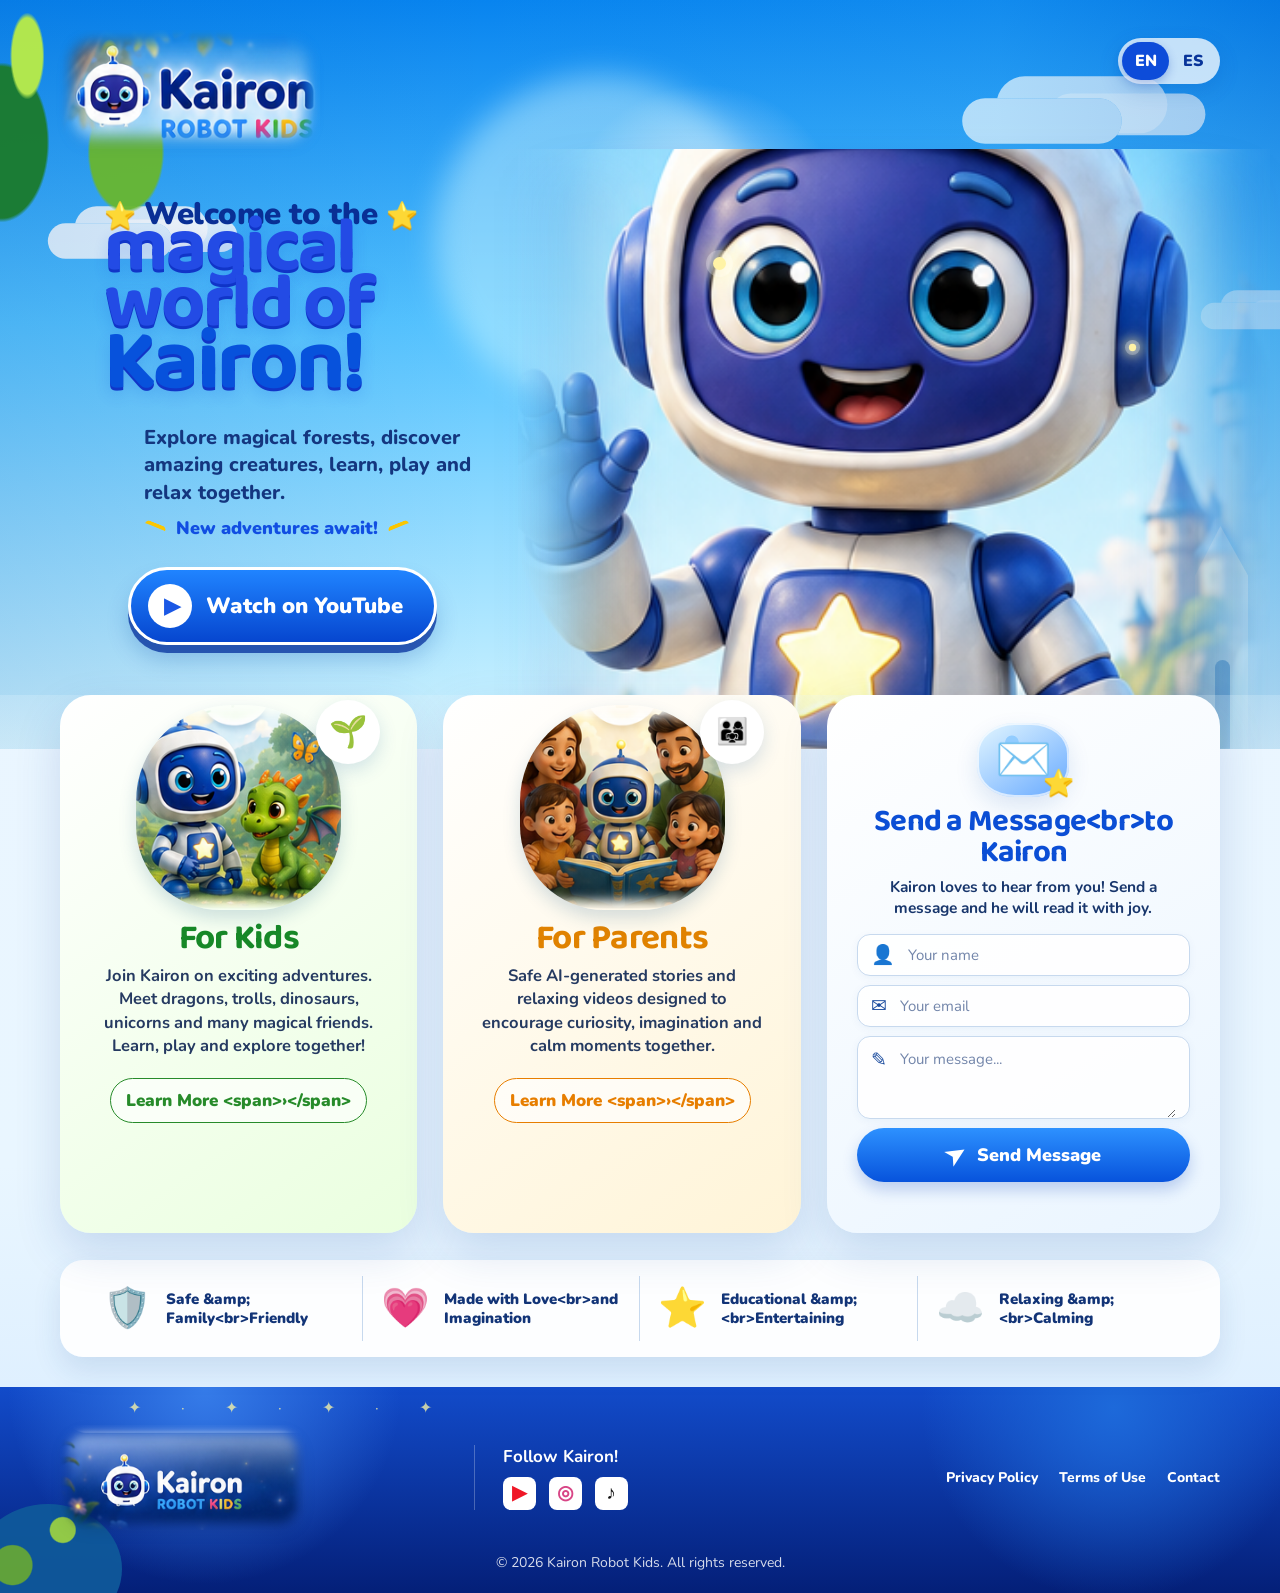
==== index.html @ 893052ef "Kairon Web v3" ====
<!doctype html>
<html lang="en">
<head>
  <meta charset="utf-8" />
  <meta name="viewport" content="width=device-width, initial-scale=1" />
  <meta name="description" content="Kairon Robot Kids — magical stories, calm videos and friendly adventures for little explorers." />
  <meta name="theme-color" content="#1554d9" />
  <title>Kairon Robot Kids</title>
  <link rel="preconnect" href="https://fonts.googleapis.com" />
  <link rel="preconnect" href="https://fonts.gstatic.com" crossorigin />
  <link href="https://fonts.googleapis.com/css2?family=Baloo+2:wght@500;600;700;800&family=Nunito:wght@400;600;700;800;900&display=swap" rel="stylesheet" />
  <link rel="stylesheet" href="assets/styles.css" />
</head>
<body>
  <a class="skip-link" href="#main">Skip to content</a>

  <main id="main">
    <section class="hero" aria-labelledby="hero-title">
      <div class="sky-glow glow-one"></div>
      <div class="sky-glow glow-two"></div>
      <div class="cloud cloud-a"></div>
      <div class="cloud cloud-b"></div>
      <div class="cloud cloud-c"></div>
      <div class="tree tree-left" aria-hidden="true"></div>
      <div class="castle" aria-hidden="true">
        <span></span><span></span><span></span>
      </div>

      <header class="site-header wrap">
        <a class="brand" href="#top" aria-label="Kairon Robot Kids home">
          <img src="assets/kairon-logo.png" alt="Kairon Robot Kids" />
        </a>

        <div class="language-switch" role="group" aria-label="Language selector">
          <button type="button" class="lang active" data-lang="en" aria-pressed="true">EN</button>
          <button type="button" class="lang" data-lang="es" aria-pressed="false">ES</button>
        </div>
      </header>

      <div id="top" class="hero-content wrap">
        <div class="hero-copy">
          <p class="eyebrow"><span>⭐</span> <span data-i18n="welcome">Welcome to the</span> <span>⭐</span></p>
          <h1 id="hero-title" data-i18n-html="heroTitle">magical<br />world of<br /><strong>Kairon!</strong></h1>
          <p class="hero-description" data-i18n="heroDescription">Explore magical forests, discover amazing creatures, learn, play and relax together.</p>
          <p class="adventure-note"><i></i><span data-i18n="adventure">New adventures await!</span><i></i></p>
          <a id="youtube-link" class="youtube-button" href="https://www.youtube.com/@KaironRobotKids" target="_blank" rel="noopener noreferrer">
            <span class="play-icon" aria-hidden="true">▶</span>
            <span data-i18n="watchYoutube">Watch on YouTube</span>
          </a>
        </div>

        <div class="hero-character" aria-hidden="true">
          <div class="orbit orbit-one"></div>
          <div class="orbit orbit-two"></div>
          <img src="assets/kairon-hero.png" alt="" />
        </div>
      </div>
    </section>

    <section class="content-section">
      <div class="cards wrap" aria-label="Explore Kairon">
        <article class="feature-card kids-card">
          <div class="card-image-frame">
            <img src="assets/kids-card.png" alt="Kairon meeting a friendly green dragon in the forest" />
            <span class="floating-icon leaf" aria-hidden="true">🌱</span>
          </div>
          <h2 data-i18n="kidsTitle">For Kids</h2>
          <p data-i18n="kidsText">Join Kairon on exciting adventures. Meet dragons, trolls, dinosaurs, unicorns and many magical friends. Learn, play and explore together!</p>
          <a class="card-button green" href="#youtube-link" data-i18n="learnMore">Learn More <span>›</span></a>
        </article>

        <article class="feature-card parents-card">
          <div class="card-image-frame">
            <img src="assets/parents-card.png" alt="A family reading with Kairon" />
            <span class="floating-icon family" aria-hidden="true">👨‍👩‍👧</span>
          </div>
          <h2 data-i18n="parentsTitle">For Parents</h2>
          <p data-i18n="parentsText">Safe AI-generated stories and relaxing videos designed to encourage curiosity, imagination and calm moments together.</p>
          <a class="card-button orange" href="#family-note" data-i18n="learnMore">Learn More <span>›</span></a>
        </article>

        <article class="message-card" id="message">
          <div class="message-icon" aria-hidden="true">✉️<b>⭐</b></div>
          <h2 data-i18n="messageTitle">Send a Message<br />to Kairon</h2>
          <p data-i18n="messageText">Kairon loves to hear from you! Send a message and he will read it with joy.</p>

          <form id="contact-form" novalidate>
            <label class="field">
              <span aria-hidden="true">👤</span>
              <input id="contact-name" name="name" autocomplete="name" maxlength="80" required data-i18n-placeholder="namePlaceholder" placeholder="Your name" />
            </label>
            <label class="field">
              <span aria-hidden="true">✉</span>
              <input id="contact-email" name="email" type="email" autocomplete="email" maxlength="160" required data-i18n-placeholder="emailPlaceholder" placeholder="Your email" />
            </label>
            <label class="field text-area">
              <span aria-hidden="true">✎</span>
              <textarea id="contact-message" name="message" maxlength="1000" required data-i18n-placeholder="messagePlaceholder" placeholder="Your message..."></textarea>
            </label>
            <button class="send-button" type="submit"><span aria-hidden="true">➤</span> <span data-i18n="send">Send Message</span></button>
            <p class="form-status" id="form-status" role="status" aria-live="polite"></p>
          </form>
        </article>
      </div>

      <div id="family-note" class="values wrap" aria-label="Kairon values">
        <div class="value"><span aria-hidden="true">🛡️</span><p data-i18n="value1">Safe &amp; Family<br />Friendly</p></div>
        <div class="value"><span aria-hidden="true">💗</span><p data-i18n="value2">Made with Love<br />and Imagination</p></div>
        <div class="value"><span aria-hidden="true">⭐</span><p data-i18n="value3">Educational &amp;<br />Entertaining</p></div>
        <div class="value"><span aria-hidden="true">☁️</span><p data-i18n="value4">Relaxing &amp;<br />Calming</p></div>
      </div>
    </section>
  </main>

  <footer class="site-footer">
    <div class="footer-stars" aria-hidden="true">✦　·　✦　·　✦　·　✦</div>
    <div class="wrap footer-row">
      <a class="footer-brand" href="#top" aria-label="Back to top"><img src="assets/footer-logo.png" alt="Kairon Robot Kids" /></a>
      <div class="footer-social">
        <strong data-i18n="follow">Follow Kairon!</strong>
        <div>
          <a href="https://www.youtube.com/@KaironRobotKids" target="_blank" rel="noopener noreferrer" aria-label="YouTube">▶</a>
          <a href="#" aria-label="Instagram (add your link)">◎</a>
          <a href="#" aria-label="TikTok (add your link)">♪</a>
        </div>
      </div>
      <nav class="footer-links" aria-label="Footer navigation">
        <a href="privacy.html" data-i18n="privacy">Privacy Policy</a>
        <a href="terms.html" data-i18n="terms">Terms of Use</a>
        <a href="#message" data-i18n="contact">Contact</a>
      </nav>
    </div>
    <p class="copyright">© <span id="year"></span> Kairon Robot Kids. <span data-i18n="rights">All rights reserved.</span></p>
  </footer>

  <script src="assets/script.js"></script>
</body>
</html>
---- assets/styles.css ----
:root {
  --blue: #0d4cd9;
  --blue-deep: #092f95;
  --blue-text: #08349a;
  --ink: #14305d;
  --cream: #fffdf4;
  --green: #2b9d31;
  --orange: #e98800;
  --shadow: 0 18px 45px rgba(31, 76, 162, .17);
}

* { box-sizing: border-box; }
html { scroll-behavior: smooth; }
body {
  margin: 0;
  min-width: 320px;
  color: var(--ink);
  background: #eaf5ff;
  font-family: "Nunito", Arial, sans-serif;
  overflow-x: hidden;
}
button, input, textarea { font: inherit; }
a { color: inherit; text-decoration: none; }
.wrap { width: min(1160px, calc(100% - 48px)); margin: 0 auto; }
.skip-link { position: absolute; left: -999px; top: 8px; padding: 12px 16px; color: white; background: #000; z-index: 100; }
.skip-link:focus { left: 8px; }

.hero { position: relative; min-height: 690px; overflow: hidden; background: linear-gradient(180deg, #0884ef 0%, #55c3ff 43%, #d3f5ff 100%); isolation: isolate; }
.hero::after { content: ""; position: absolute; inset: 0; z-index: -1; background: radial-gradient(circle at 55% 30%, rgba(255,255,255,.67), transparent 16%), linear-gradient(90deg, rgba(1,67,160,.12), transparent 38%, rgba(88,189,232,.12) 78%, rgba(0,67,164,.16)); }
.sky-glow { position: absolute; width: 330px; height: 330px; border-radius: 50%; filter: blur(15px); opacity: .44; z-index: -1; }
.glow-one { background: #d9fbff; left: 34%; top: 10%; }
.glow-two { background: #fff6ae; right: 15%; bottom: 12%; opacity: .23; }
.cloud { position: absolute; width: 168px; height: 48px; border-radius: 100px; background: rgba(255,255,255,.86); filter: blur(.4px); box-shadow: 42px -17px 0 6px rgba(255,255,255,.85), 90px -7px 0 -2px rgba(255,255,255,.84); z-index: -1; }
.cloud-a { left: 2%; top: 29%; transform: scale(.74); }
.cloud-b { right: 12%; top: 13%; transform: scale(.95); opacity: .82; }
.cloud-c { right: -4%; top: 39%; transform: scale(.55); opacity: .6; }
.tree-left { position: absolute; left: -55px; top: -40px; width: 235px; height: 480px; border-radius: 55% 0 55% 0; background: radial-gradient(ellipse at 70% 22%, #afdf45 0 4%, transparent 5%), radial-gradient(ellipse at 35% 20%, #b8eb48 0 7%, transparent 8%), radial-gradient(ellipse at 77% 40%, #68b632 0 14%, transparent 15%), radial-gradient(ellipse at 24% 38%, #1b7b2e 0 18%, transparent 19%), linear-gradient(105deg, #3b271e 0 9%, transparent 10%); opacity: .96; z-index: 0; }
.castle { position: absolute; right: 2.5%; bottom: 0; width: 230px; height: 275px; opacity: .65; z-index: -1; background: linear-gradient(90deg, transparent 0 4%, #d3f8ff 4% 34%, transparent 34% 39%, #c1effd 39% 70%, transparent 70% 74%, #d8f9ff 74% 100%); clip-path: polygon(0 100%, 0 27%, 15% 10%, 30% 27%, 30% 100%, 38% 100%, 38% 15%, 54% 0, 70% 15%, 70% 100%, 77% 100%, 77% 37%, 88% 19%, 100% 37%, 100% 100%); filter: drop-shadow(0 16px 17px rgba(4,85,168,.12)); }
.castle span { position: absolute; bottom: 0; width: 15px; height: 102px; background: #58a5db; border-radius: 8px 8px 0 0; }
.castle span:nth-child(1) { left: 25px; }.castle span:nth-child(2) { left: 107px; height: 132px; }.castle span:nth-child(3) { right: 18px; height: 89px; }

.site-header { position: relative; z-index: 5; display: flex; align-items: flex-start; justify-content: space-between; padding-top: 30px; }
.brand { display: block; width: 260px; }
.brand img { width: 100%; display: block; filter: drop-shadow(0 5px 5px rgba(15, 77, 164, .16)); }
.language-switch { display: inline-flex; margin-top: 8px; padding: 4px; border-radius: 999px; background: rgba(255,255,255,.75); box-shadow: 0 7px 20px rgba(8,77,175,.18); }
.lang { border: none; min-width: 47px; padding: 8px 12px; border-radius: 999px; cursor: pointer; color: var(--blue-text); background: transparent; font-weight: 900; }
.lang.active { color: #fff; background: var(--blue); box-shadow: 0 4px 10px rgba(20,69,187,.3); }

.hero-content { display: grid; grid-template-columns: minmax(345px, .95fr) minmax(410px, 1.15fr); gap: 16px; align-items: center; min-height: 600px; position: relative; z-index: 2; }
.hero-copy { padding: 32px 0 86px 44px; }
.eyebrow { margin: 0 0 -10px; color: var(--blue-deep); font-size: 31px; line-height: 1; font-weight: 900; letter-spacing: -.5px; }
.eyebrow span:first-child, .eyebrow span:last-child { color: #ffd32b; filter: drop-shadow(0 2px 0 #e49c00); font-size: .83em; }
h1 { margin: 0; max-width: 510px; color: #234be5; font-family: "Baloo 2", Arial, sans-serif; font-size: clamp(59px, 6vw, 92px); line-height: .73; letter-spacing: -2.6px; text-shadow: 0 3px 0 #1135c8, 0 7px 15px rgba(13,72,214,.18); }
h1 strong { color: #0752dc; font-size: 1.12em; }
.hero-description { max-width: 374px; margin: 29px 0 9px 40px; font-size: 20px; font-weight: 800; line-height: 1.38; color: #14367f; }
.adventure-note { display: flex; gap: 10px; align-items: center; margin: 0 0 27px 40px; color: #114ee2; font-size: 18px; font-weight: 900; }
.adventure-note i { width: 22px; height: 9px; border-top: 4px solid #fbc600; transform: rotate(22deg); border-radius: 20px; }.adventure-note i:last-child { transform: rotate(-22deg); }
.youtube-button { display: inline-flex; align-items: center; gap: 14px; margin-left: 24px; padding: 14px 31px 14px 17px; min-width: 285px; border: 3px solid #fff; border-radius: 999px; background: linear-gradient(180deg, #2084ff, #0646cf); color: white; box-shadow: 0 8px 0 rgba(5,47,156,.75), 0 15px 22px rgba(9,74,167,.23); font-size: 22px; font-weight: 900; transition: transform .18s ease, box-shadow .18s ease; }
.youtube-button:hover, .youtube-button:focus-visible { transform: translateY(-3px); box-shadow: 0 11px 0 rgba(5,47,156,.75), 0 18px 28px rgba(9,74,167,.28); }.youtube-button:active { transform: translateY(2px); box-shadow: 0 5px 0 rgba(5,47,156,.75); }
.play-icon { display: inline-grid; place-items: center; width: 44px; height: 44px; padding-left: 3px; border-radius: 50%; background: #fff; color: #1a58e5; font-size: 21px; }
.hero-character { position: relative; align-self: stretch; min-height: 555px; overflow: visible; }
.hero-character::before { content: ""; position: absolute; left: 8%; right: 2%; bottom: 1%; height: 19%; background: radial-gradient(ellipse at center, rgba(8,83,188,.3), transparent 65%); filter: blur(12px); }
.hero-character img { position: absolute; inset: 0 -8% -13% -12%; width: 120%; height: 118%; object-fit: cover; object-position: 50% 50%; filter: drop-shadow(0 28px 22px rgba(3,61,151,.28)); }
.orbit { position: absolute; width: 13px; height: 13px; border-radius: 50%; background: #fff3a5; box-shadow: 0 0 0 7px rgba(255,255,255,.26), 0 0 23px 9px rgba(255,243,169,.8); z-index: 2; }.orbit-one { left: 19%; top: 18%; }.orbit-two { right: 13%; top: 32%; transform: scale(.56); }

.content-section { position: relative; margin-top: -54px; padding: 0 0 30px; background: linear-gradient(180deg, rgba(234,248,255,.24), #e9f6ff 68%, #dff0ff); z-index: 3; }
.cards { display: grid; grid-template-columns: 1fr 1fr 1.1fr; gap: 26px; align-items: stretch; }
.feature-card, .message-card { position: relative; border-radius: 31px; box-shadow: var(--shadow); overflow: hidden; }
.feature-card { padding: 24px 28px 25px; text-align: center; }.kids-card { background: linear-gradient(145deg, #fff, #eaffdf); }.parents-card { background: linear-gradient(145deg, #fff, #fff4d7); }
.card-image-frame { position: relative; display: flex; align-items: center; justify-content: center; height: 199px; margin: -11px -16px 14px; overflow: visible; }.card-image-frame img { width: 205px; height: 205px; object-fit: cover; border-radius: 47% 47% 41% 41%; box-shadow: 0 8px 17px rgba(15,85,125,.18); }.floating-icon { position: absolute; top: -8px; right: 25px; display: grid; place-items: center; width: 64px; height: 64px; border-radius: 50%; background: #fff; box-shadow: 0 7px 18px rgba(29,92,160,.17); font-size: 31px; }.family { color: #f2a600; font-size: 26px; }
.feature-card h2, .message-card h2 { margin: 0 0 8px; font-family: "Baloo 2", Arial, sans-serif; line-height: 1; font-size: 35px; letter-spacing: -.7px; }.kids-card h2 { color: #178827; }.parents-card h2 { color: #e08200; }.feature-card p { margin: 0 auto 18px; max-width: 280px; min-height: 96px; font-size: 16.5px; line-height: 1.42; font-weight: 700; color: #253a61; }
.card-button { display: inline-flex; align-items: center; justify-content: center; gap: 27px; min-width: 208px; padding: 10px 15px; border: 1.8px solid currentColor; border-radius: 999px; font-size: 17px; font-weight: 900; transition: transform .18s ease, background .18s ease; }.card-button span { font-size: 30px; line-height: 0; }.card-button:hover, .card-button:focus-visible { transform: translateY(-2px); }.green { color: #278b2a; background: rgba(255,255,255,.65); }.orange { color: #e77e00; background: rgba(255,255,255,.65); }
.message-card { padding: 28px 30px 25px; background: linear-gradient(150deg, #fff, #eaf5ff); text-align: center; }.message-icon { display: inline-grid; place-items: center; position: relative; width: 92px; height: 74px; margin-bottom: 9px; border-radius: 41%; background: radial-gradient(circle at 38% 26%, #92ccff 0 8%, transparent 9%), linear-gradient(145deg, #e4f7ff, #65a8ff); box-shadow: inset 0 0 0 2px rgba(255,255,255,.66), 0 9px 22px rgba(15,80,173,.13); font-size: 46px; }.message-icon b { position: absolute; right: -5px; bottom: -3px; font-size: 25px; filter: drop-shadow(0 2px 0 #ecae00); }
.message-card h2 { color: #0b4ed5; font-size: 31px; }.message-card > p { margin: 0 auto 15px; max-width: 330px; font-size: 15.5px; line-height: 1.4; font-weight: 700; color: #18366c; }
#contact-form { display: grid; gap: 9px; }.field { display: flex; align-items: center; gap: 11px; padding: 0 13px; min-height: 42px; border: 1px solid #c7d9ee; border-radius: 13px; background: rgba(255,255,255,.9); box-shadow: 0 2px 8px rgba(20,70,152,.05); text-align: left; }.field > span { color: #1a4b9e; font-size: 19px; }.field input, .field textarea { width: 100%; border: 0; outline: 0; resize: vertical; background: transparent; color: #153265; font-size: 15px; }.field input::placeholder, .field textarea::placeholder { color: #7285aa; opacity: 1; }.text-area { align-items: flex-start; padding-top: 10px; }.text-area textarea { min-height: 71px; }
.send-button { display: inline-flex; align-items: center; justify-content: center; gap: 12px; min-height: 54px; border: 0; border-radius: 999px; cursor: pointer; color: #fff; background: linear-gradient(180deg, #2d91ff, #0753dc); box-shadow: 0 8px 15px rgba(11,68,186,.23); font-size: 18px; font-weight: 900; transition: transform .18s ease, box-shadow .18s ease; }.send-button:hover, .send-button:focus-visible { transform: translateY(-2px); box-shadow: 0 11px 18px rgba(11,68,186,.26); }.send-button span:first-child { transform: rotate(-32deg); font-size: 24px; }.form-status { min-height: 17px; margin: 0; font-size: 13px; font-weight: 800; color: #285d9b; }

.values { display: grid; grid-template-columns: repeat(4, 1fr); margin-top: 27px; padding: 16px 25px; border-radius: 23px; background: rgba(255,255,255,.94); box-shadow: 0 13px 29px rgba(26,75,142,.12); }.value { display: flex; align-items: center; justify-content: center; gap: 14px; padding: 6px 18px; border-right: 1px solid #c7d9ee; }.value:last-child { border-right: 0; }.value > span { font-size: 39px; }.value p { margin: 0; font-size: 15px; line-height: 1.22; font-weight: 900; color: #123477; }

.site-footer { position: relative; padding: 38px 0 21px; overflow: hidden; color: #fff; background: radial-gradient(circle at 16% 0%, #367ce9 0, transparent 18%), radial-gradient(circle at 87% 10%, #1d69da 0, transparent 17%), linear-gradient(180deg, #124bca, #041f78); }.site-footer::before { content: ""; position: absolute; left: -26px; bottom: -41px; width: 148px; height: 130px; border-radius: 50%; background: radial-gradient(circle at 60% 20%, #9ed742 0 9%, transparent 10%), radial-gradient(circle at 26% 47%, #68ac36 0 15%, transparent 16%), #0f5a9b; opacity: .92; }.footer-stars { position: absolute; left: 10%; top: 10px; color: #fff9a5; opacity: .75; letter-spacing: 12px; }.footer-row { position: relative; display: grid; grid-template-columns: 1.2fr .9fr 1.35fr; gap: 34px; align-items: center; }.footer-brand { width: 245px; }.footer-brand img { display: block; width: 100%; filter: drop-shadow(0 4px 8px rgba(0,0,0,.16)); }.footer-social { padding-left: 28px; border-left: 1px solid rgba(255,255,255,.26); }.footer-social strong { display: block; margin-bottom: 9px; font-size: 17px; }.footer-social div { display: flex; gap: 13px; }.footer-social a { display: grid; place-items: center; width: 33px; height: 33px; border-radius: 8px; background: #fff; color: #ef1727; font-weight: 900; font-size: 19px; }.footer-social a:nth-child(2) { color: #d84586; }.footer-social a:nth-child(3) { color: #111; }.footer-links { display: flex; align-items: center; justify-content: flex-end; gap: 21px; font-size: 14px; font-weight: 800; }.footer-links a { white-space: nowrap; }.footer-links a:hover, .footer-links a:focus-visible { text-decoration: underline; }.copyright { position: relative; margin: 23px 0 0; text-align: center; font-size: 14px; color: rgba(255,255,255,.84); }

@media (max-width: 1000px) {
  .wrap { width: min(900px, calc(100% - 34px)); }
  .hero { min-height: 660px; }.hero-copy { padding-left: 0; }.hero-description, .adventure-note { margin-left: 12px; }.youtube-button { margin-left: 0; }.hero-content { grid-template-columns: .95fr 1.05fr; }.hero-character img { inset: 2% -16% -9% -16%; width: 127%; }.cards { gap: 16px; }.feature-card { padding: 22px 16px 22px; }.message-card { padding: 25px 18px 21px; }.feature-card p { font-size: 15px; }.values { padding: 13px 6px; }.value { gap: 8px; padding: 5px 9px; }.value > span { font-size: 32px; }.value p { font-size: 13px; }.footer-row { grid-template-columns: 1fr 1fr; }.footer-links { grid-column: 1/-1; justify-content: center; padding-top: 4px; }
}

@media (max-width: 760px) {
  .wrap { width: min(580px, calc(100% - 28px)); }
  .hero { min-height: auto; padding-bottom: 25px; }.site-header { padding-top: 18px; }.brand { width: 205px; }.language-switch { margin-top: 4px; }.lang { min-width: 40px; padding: 7px 10px; }
  .hero-content { grid-template-columns: 1fr; gap: 0; min-height: 0; }.hero-copy { position: relative; z-index: 2; padding: 28px 2px 0; text-align: center; }.eyebrow { font-size: 25px; }.hero-description { margin: 20px auto 9px; max-width: 355px; font-size: 18px; }.adventure-note { justify-content: center; margin: 0 0 20px; font-size: 16px; }.youtube-button { min-width: 258px; margin: 0 auto; padding: 12px 22px 12px 14px; font-size: 19px; }.play-icon { width: 39px; height: 39px; }
  h1 { font-size: clamp(58px, 16vw, 84px); letter-spacing: -2px; }.hero-character { min-height: 400px; margin: -24px -4px -42px; }.hero-character img { inset: -10% -5% -22% -8%; width: 114%; height: 128%; object-position: 55% 50%; }.orbit-one { left: 22%; top: 24%; }.castle { right: -26px; transform: scale(.72); transform-origin: bottom right; }
  .content-section { margin-top: 0; padding-top: 18px; }.cards { grid-template-columns: 1fr; gap: 18px; }.feature-card { padding: 23px 24px 25px; }.card-image-frame { height: 217px; }.feature-card p { max-width: 350px; min-height: auto; }.message-card { padding: 27px 23px 24px; }.values { grid-template-columns: 1fr 1fr; gap: 4px 0; padding: 13px 9px; }.value:nth-child(2) { border-right: 0; }.value:nth-child(-n+2) { border-bottom: 1px solid #c7d9ee; }.value { min-height: 72px; }.value p { font-size: 13px; }.footer-row { grid-template-columns: 1fr; justify-items: center; text-align: center; gap: 19px; }.footer-brand { width: 225px; }.footer-social { padding: 0; border-left: 0; }.footer-social div { justify-content: center; }.footer-links { grid-column: auto; flex-wrap: wrap; gap: 12px 17px; }.copyright { margin-top: 19px; padding: 0 18px; font-size: 13px; }
}

@media (max-width: 420px) {
  .brand { width: 177px; }.language-switch { transform: scale(.94); transform-origin: right top; }.eyebrow { font-size: 22px; } h1 { font-size: 55px; }.hero-character { min-height: 354px; }.message-card h2 { font-size: 30px; }.values { margin-top: 18px; }.value { padding: 5px 3px; gap: 5px; }.value > span { font-size: 28px; }.value p { font-size: 12px; }
}
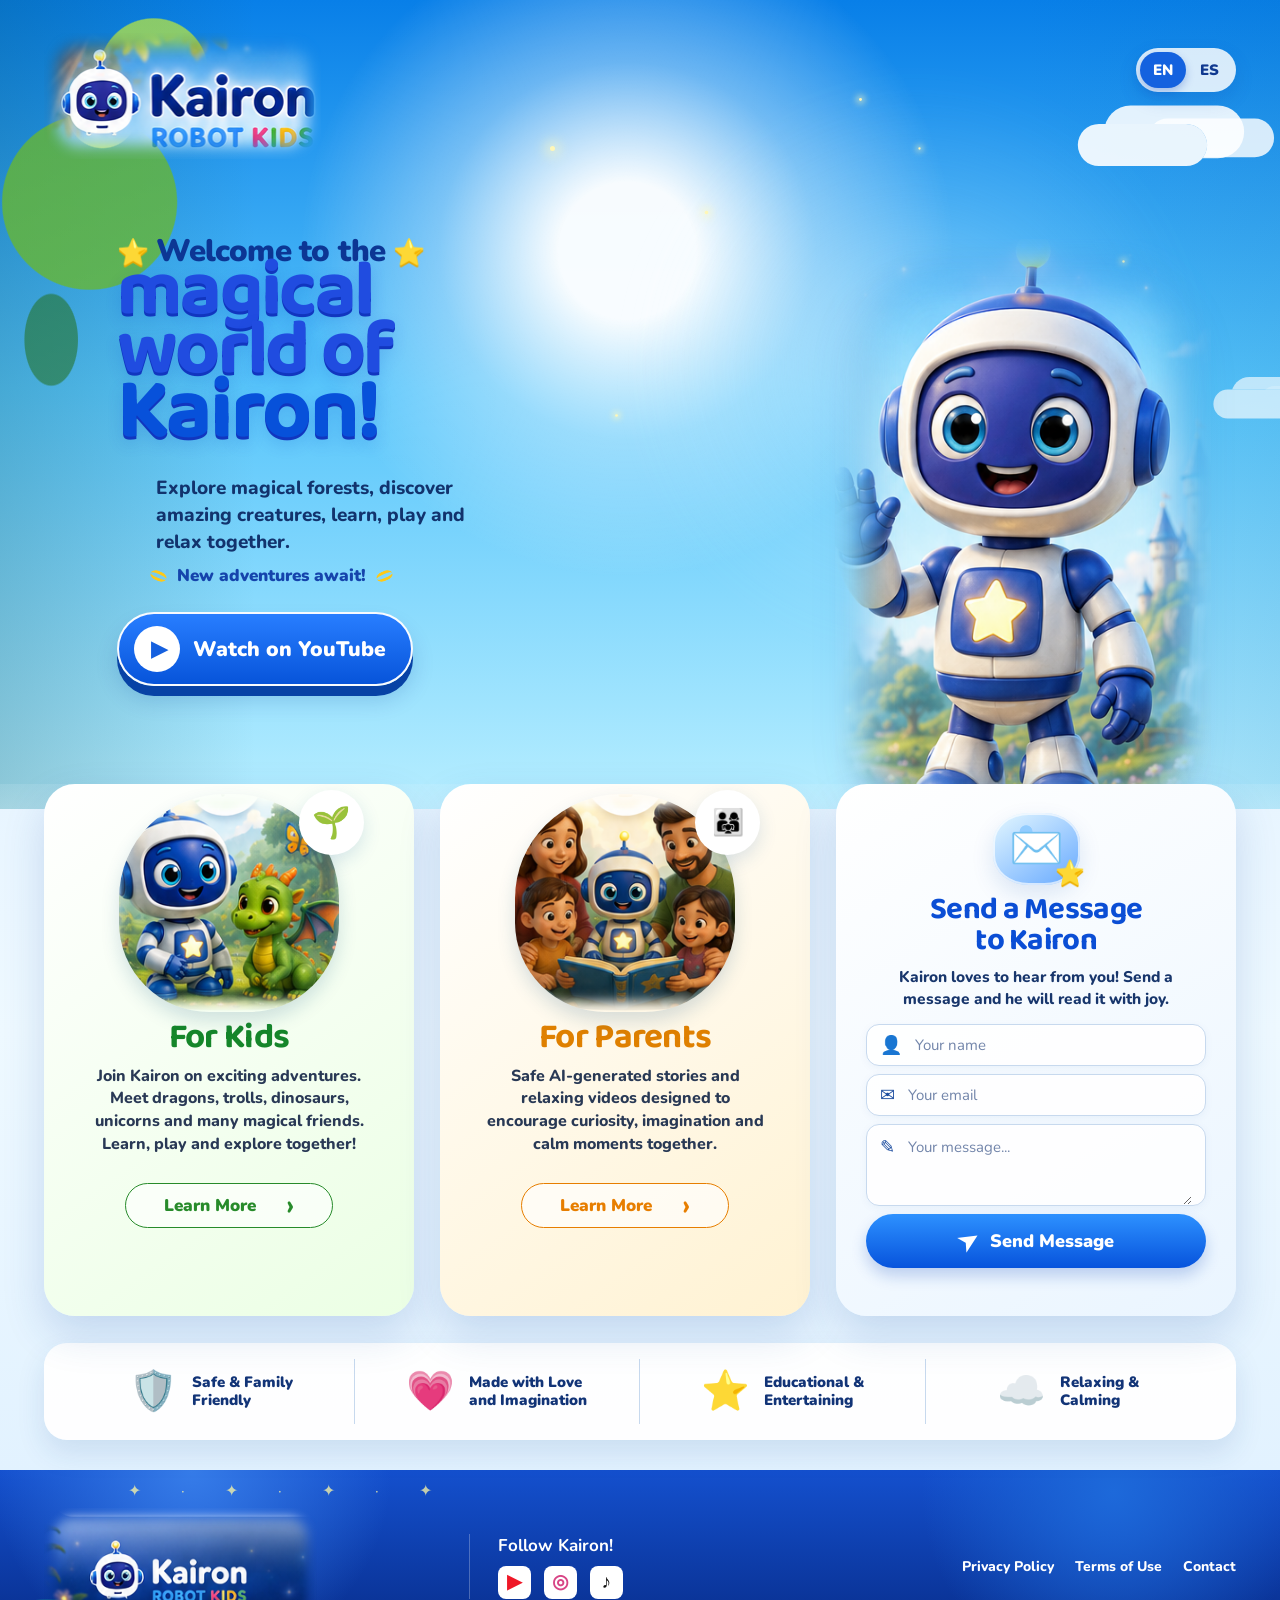
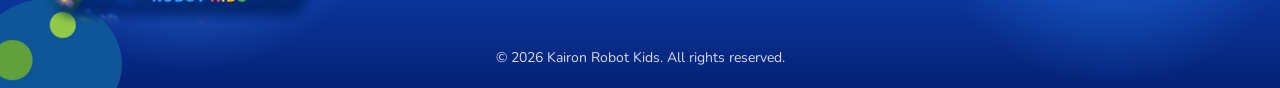
==== commit 732267b0: "kairon web v4" ====
--- a/index.html
+++ b/index.html
@@ -4,7 +4,7 @@
   <meta charset="utf-8" />
   <meta name="viewport" content="width=device-width, initial-scale=1" />
   <meta name="description" content="Kairon Robot Kids — magical stories, calm videos and friendly adventures for little explorers." />
-  <meta name="theme-color" content="#1554d9" />
+  <meta name="theme-color" content="#176ee5" />
   <title>Kairon Robot Kids</title>
   <link rel="preconnect" href="https://fonts.googleapis.com" />
   <link rel="preconnect" href="https://fonts.gstatic.com" crossorigin />
@@ -16,15 +16,11 @@
 
   <main id="main">
     <section class="hero" aria-labelledby="hero-title">
-      <div class="sky-glow glow-one"></div>
-      <div class="sky-glow glow-two"></div>
-      <div class="cloud cloud-a"></div>
-      <div class="cloud cloud-b"></div>
-      <div class="cloud cloud-c"></div>
-      <div class="tree tree-left" aria-hidden="true"></div>
-      <div class="castle" aria-hidden="true">
-        <span></span><span></span><span></span>
-      </div>
+      <div class="hero-light" aria-hidden="true"></div>
+      <div class="hero-sparkles" aria-hidden="true"><i></i><i></i><i></i><i></i><i></i><i></i></div>
+      <div class="hero-cloud cloud-one" aria-hidden="true"></div>
+      <div class="hero-cloud cloud-two" aria-hidden="true"></div>
+      <div class="hero-cloud cloud-three" aria-hidden="true"></div>
 
       <header class="site-header wrap">
         <a class="brand" href="#top" aria-label="Kairon Robot Kids home">
@@ -50,15 +46,13 @@
         </div>
 
         <div class="hero-character" aria-hidden="true">
-          <div class="orbit orbit-one"></div>
-          <div class="orbit orbit-two"></div>
           <img src="assets/kairon-hero.png" alt="" />
         </div>
       </div>
     </section>
 
-    <section class="content-section">
-      <div class="cards wrap" aria-label="Explore Kairon">
+    <section class="content-section" aria-label="Explore Kairon">
+      <div class="cards wrap">
         <article class="feature-card kids-card">
           <div class="card-image-frame">
             <img src="assets/kids-card.png" alt="Kairon meeting a friendly green dragon in the forest" />
@@ -66,7 +60,7 @@
           </div>
           <h2 data-i18n="kidsTitle">For Kids</h2>
           <p data-i18n="kidsText">Join Kairon on exciting adventures. Meet dragons, trolls, dinosaurs, unicorns and many magical friends. Learn, play and explore together!</p>
-          <a class="card-button green" href="#youtube-link" data-i18n="learnMore">Learn More <span>›</span></a>
+          <a class="card-button green" href="#youtube-link"><span data-i18n="learnMore">Learn More</span><b aria-hidden="true">›</b></a>
         </article>
 
         <article class="feature-card parents-card">
@@ -76,12 +70,12 @@
           </div>
           <h2 data-i18n="parentsTitle">For Parents</h2>
           <p data-i18n="parentsText">Safe AI-generated stories and relaxing videos designed to encourage curiosity, imagination and calm moments together.</p>
-          <a class="card-button orange" href="#family-note" data-i18n="learnMore">Learn More <span>›</span></a>
+          <a class="card-button orange" href="#family-note"><span data-i18n="learnMore">Learn More</span><b aria-hidden="true">›</b></a>
         </article>
 
         <article class="message-card" id="message">
           <div class="message-icon" aria-hidden="true">✉️<b>⭐</b></div>
-          <h2 data-i18n="messageTitle">Send a Message<br />to Kairon</h2>
+          <h2 data-i18n-html="messageTitle">Send a Message<br />to Kairon</h2>
           <p data-i18n="messageText">Kairon loves to hear from you! Send a message and he will read it with joy.</p>
 
           <form id="contact-form" novalidate>
@@ -104,10 +98,10 @@
       </div>
 
       <div id="family-note" class="values wrap" aria-label="Kairon values">
-        <div class="value"><span aria-hidden="true">🛡️</span><p data-i18n="value1">Safe &amp; Family<br />Friendly</p></div>
-        <div class="value"><span aria-hidden="true">💗</span><p data-i18n="value2">Made with Love<br />and Imagination</p></div>
-        <div class="value"><span aria-hidden="true">⭐</span><p data-i18n="value3">Educational &amp;<br />Entertaining</p></div>
-        <div class="value"><span aria-hidden="true">☁️</span><p data-i18n="value4">Relaxing &amp;<br />Calming</p></div>
+        <div class="value"><span aria-hidden="true">🛡️</span><p data-i18n-html="value1">Safe &amp; Family<br />Friendly</p></div>
+        <div class="value"><span aria-hidden="true">💗</span><p data-i18n-html="value2">Made with Love<br />and Imagination</p></div>
+        <div class="value"><span aria-hidden="true">⭐</span><p data-i18n-html="value3">Educational &amp;<br />Entertaining</p></div>
+        <div class="value"><span aria-hidden="true">☁️</span><p data-i18n-html="value4">Relaxing &amp;<br />Calming</p></div>
       </div>
     </section>
   </main>
--- a/assets/styles.css
+++ b/assets/styles.css
@@ -1,97 +1,218 @@
 :root {
-  --blue: #0d4cd9;
-  --blue-deep: #092f95;
-  --blue-text: #08349a;
-  --ink: #14305d;
-  --cream: #fffdf4;
-  --green: #2b9d31;
-  --orange: #e98800;
-  --shadow: 0 18px 45px rgba(31, 76, 162, .17);
+  --blue: #1462df;
+  --blue-deep: #0c3694;
+  --blue-text: #103990;
+  --ink: #183466;
+  --green: #238b2e;
+  --orange: #e88000;
+  --shadow: 0 18px 42px rgba(33, 85, 166, .18);
 }
 
 * { box-sizing: border-box; }
 html { scroll-behavior: smooth; }
 body {
+  min-width: 320px;
   margin: 0;
-  min-width: 320px;
+  overflow-x: hidden;
   color: var(--ink);
-  background: #eaf5ff;
+  background: #e7f4ff;
   font-family: "Nunito", Arial, sans-serif;
-  overflow-x: hidden;
 }
 button, input, textarea { font: inherit; }
 a { color: inherit; text-decoration: none; }
-.wrap { width: min(1160px, calc(100% - 48px)); margin: 0 auto; }
-.skip-link { position: absolute; left: -999px; top: 8px; padding: 12px 16px; color: white; background: #000; z-index: 100; }
+.wrap { width: min(1440px, calc(100% - 88px)); margin: 0 auto; }
+.skip-link { position: absolute; top: 8px; left: -999px; z-index: 999; padding: 12px 16px; color: #fff; background: #111; border-radius: 8px; }
 .skip-link:focus { left: 8px; }
 
-.hero { position: relative; min-height: 690px; overflow: hidden; background: linear-gradient(180deg, #0884ef 0%, #55c3ff 43%, #d3f5ff 100%); isolation: isolate; }
-.hero::after { content: ""; position: absolute; inset: 0; z-index: -1; background: radial-gradient(circle at 55% 30%, rgba(255,255,255,.67), transparent 16%), linear-gradient(90deg, rgba(1,67,160,.12), transparent 38%, rgba(88,189,232,.12) 78%, rgba(0,67,164,.16)); }
-.sky-glow { position: absolute; width: 330px; height: 330px; border-radius: 50%; filter: blur(15px); opacity: .44; z-index: -1; }
-.glow-one { background: #d9fbff; left: 34%; top: 10%; }
-.glow-two { background: #fff6ae; right: 15%; bottom: 12%; opacity: .23; }
-.cloud { position: absolute; width: 168px; height: 48px; border-radius: 100px; background: rgba(255,255,255,.86); filter: blur(.4px); box-shadow: 42px -17px 0 6px rgba(255,255,255,.85), 90px -7px 0 -2px rgba(255,255,255,.84); z-index: -1; }
-.cloud-a { left: 2%; top: 29%; transform: scale(.74); }
-.cloud-b { right: 12%; top: 13%; transform: scale(.95); opacity: .82; }
-.cloud-c { right: -4%; top: 39%; transform: scale(.55); opacity: .6; }
-.tree-left { position: absolute; left: -55px; top: -40px; width: 235px; height: 480px; border-radius: 55% 0 55% 0; background: radial-gradient(ellipse at 70% 22%, #afdf45 0 4%, transparent 5%), radial-gradient(ellipse at 35% 20%, #b8eb48 0 7%, transparent 8%), radial-gradient(ellipse at 77% 40%, #68b632 0 14%, transparent 15%), radial-gradient(ellipse at 24% 38%, #1b7b2e 0 18%, transparent 19%), linear-gradient(105deg, #3b271e 0 9%, transparent 10%); opacity: .96; z-index: 0; }
-.castle { position: absolute; right: 2.5%; bottom: 0; width: 230px; height: 275px; opacity: .65; z-index: -1; background: linear-gradient(90deg, transparent 0 4%, #d3f8ff 4% 34%, transparent 34% 39%, #c1effd 39% 70%, transparent 70% 74%, #d8f9ff 74% 100%); clip-path: polygon(0 100%, 0 27%, 15% 10%, 30% 27%, 30% 100%, 38% 100%, 38% 15%, 54% 0, 70% 15%, 70% 100%, 77% 100%, 77% 37%, 88% 19%, 100% 37%, 100% 100%); filter: drop-shadow(0 16px 17px rgba(4,85,168,.12)); }
-.castle span { position: absolute; bottom: 0; width: 15px; height: 102px; background: #58a5db; border-radius: 8px 8px 0 0; }
-.castle span:nth-child(1) { left: 25px; }.castle span:nth-child(2) { left: 107px; height: 132px; }.castle span:nth-child(3) { right: 18px; height: 89px; }
-
-.site-header { position: relative; z-index: 5; display: flex; align-items: flex-start; justify-content: space-between; padding-top: 30px; }
-.brand { display: block; width: 260px; }
-.brand img { width: 100%; display: block; filter: drop-shadow(0 5px 5px rgba(15, 77, 164, .16)); }
-.language-switch { display: inline-flex; margin-top: 8px; padding: 4px; border-radius: 999px; background: rgba(255,255,255,.75); box-shadow: 0 7px 20px rgba(8,77,175,.18); }
-.lang { border: none; min-width: 47px; padding: 8px 12px; border-radius: 999px; cursor: pointer; color: var(--blue-text); background: transparent; font-weight: 900; }
-.lang.active { color: #fff; background: var(--blue); box-shadow: 0 4px 10px rgba(20,69,187,.3); }
-
-.hero-content { display: grid; grid-template-columns: minmax(345px, .95fr) minmax(410px, 1.15fr); gap: 16px; align-items: center; min-height: 600px; position: relative; z-index: 2; }
-.hero-copy { padding: 32px 0 86px 44px; }
-.eyebrow { margin: 0 0 -10px; color: var(--blue-deep); font-size: 31px; line-height: 1; font-weight: 900; letter-spacing: -.5px; }
-.eyebrow span:first-child, .eyebrow span:last-child { color: #ffd32b; filter: drop-shadow(0 2px 0 #e49c00); font-size: .83em; }
-h1 { margin: 0; max-width: 510px; color: #234be5; font-family: "Baloo 2", Arial, sans-serif; font-size: clamp(59px, 6vw, 92px); line-height: .73; letter-spacing: -2.6px; text-shadow: 0 3px 0 #1135c8, 0 7px 15px rgba(13,72,214,.18); }
-h1 strong { color: #0752dc; font-size: 1.12em; }
-.hero-description { max-width: 374px; margin: 29px 0 9px 40px; font-size: 20px; font-weight: 800; line-height: 1.38; color: #14367f; }
-.adventure-note { display: flex; gap: 10px; align-items: center; margin: 0 0 27px 40px; color: #114ee2; font-size: 18px; font-weight: 900; }
-.adventure-note i { width: 22px; height: 9px; border-top: 4px solid #fbc600; transform: rotate(22deg); border-radius: 20px; }.adventure-note i:last-child { transform: rotate(-22deg); }
-.youtube-button { display: inline-flex; align-items: center; gap: 14px; margin-left: 24px; padding: 14px 31px 14px 17px; min-width: 285px; border: 3px solid #fff; border-radius: 999px; background: linear-gradient(180deg, #2084ff, #0646cf); color: white; box-shadow: 0 8px 0 rgba(5,47,156,.75), 0 15px 22px rgba(9,74,167,.23); font-size: 22px; font-weight: 900; transition: transform .18s ease, box-shadow .18s ease; }
-.youtube-button:hover, .youtube-button:focus-visible { transform: translateY(-3px); box-shadow: 0 11px 0 rgba(5,47,156,.75), 0 18px 28px rgba(9,74,167,.28); }.youtube-button:active { transform: translateY(2px); box-shadow: 0 5px 0 rgba(5,47,156,.75); }
-.play-icon { display: inline-grid; place-items: center; width: 44px; height: 44px; padding-left: 3px; border-radius: 50%; background: #fff; color: #1a58e5; font-size: 21px; }
-.hero-character { position: relative; align-self: stretch; min-height: 555px; overflow: visible; }
-.hero-character::before { content: ""; position: absolute; left: 8%; right: 2%; bottom: 1%; height: 19%; background: radial-gradient(ellipse at center, rgba(8,83,188,.3), transparent 65%); filter: blur(12px); }
-.hero-character img { position: absolute; inset: 0 -8% -13% -12%; width: 120%; height: 118%; object-fit: cover; object-position: 50% 50%; filter: drop-shadow(0 28px 22px rgba(3,61,151,.28)); }
-.orbit { position: absolute; width: 13px; height: 13px; border-radius: 50%; background: #fff3a5; box-shadow: 0 0 0 7px rgba(255,255,255,.26), 0 0 23px 9px rgba(255,243,169,.8); z-index: 2; }.orbit-one { left: 19%; top: 18%; }.orbit-two { right: 13%; top: 32%; transform: scale(.56); }
-
-.content-section { position: relative; margin-top: -54px; padding: 0 0 30px; background: linear-gradient(180deg, rgba(234,248,255,.24), #e9f6ff 68%, #dff0ff); z-index: 3; }
-.cards { display: grid; grid-template-columns: 1fr 1fr 1.1fr; gap: 26px; align-items: stretch; }
-.feature-card, .message-card { position: relative; border-radius: 31px; box-shadow: var(--shadow); overflow: hidden; }
-.feature-card { padding: 24px 28px 25px; text-align: center; }.kids-card { background: linear-gradient(145deg, #fff, #eaffdf); }.parents-card { background: linear-gradient(145deg, #fff, #fff4d7); }
-.card-image-frame { position: relative; display: flex; align-items: center; justify-content: center; height: 199px; margin: -11px -16px 14px; overflow: visible; }.card-image-frame img { width: 205px; height: 205px; object-fit: cover; border-radius: 47% 47% 41% 41%; box-shadow: 0 8px 17px rgba(15,85,125,.18); }.floating-icon { position: absolute; top: -8px; right: 25px; display: grid; place-items: center; width: 64px; height: 64px; border-radius: 50%; background: #fff; box-shadow: 0 7px 18px rgba(29,92,160,.17); font-size: 31px; }.family { color: #f2a600; font-size: 26px; }
-.feature-card h2, .message-card h2 { margin: 0 0 8px; font-family: "Baloo 2", Arial, sans-serif; line-height: 1; font-size: 35px; letter-spacing: -.7px; }.kids-card h2 { color: #178827; }.parents-card h2 { color: #e08200; }.feature-card p { margin: 0 auto 18px; max-width: 280px; min-height: 96px; font-size: 16.5px; line-height: 1.42; font-weight: 700; color: #253a61; }
-.card-button { display: inline-flex; align-items: center; justify-content: center; gap: 27px; min-width: 208px; padding: 10px 15px; border: 1.8px solid currentColor; border-radius: 999px; font-size: 17px; font-weight: 900; transition: transform .18s ease, background .18s ease; }.card-button span { font-size: 30px; line-height: 0; }.card-button:hover, .card-button:focus-visible { transform: translateY(-2px); }.green { color: #278b2a; background: rgba(255,255,255,.65); }.orange { color: #e77e00; background: rgba(255,255,255,.65); }
-.message-card { padding: 28px 30px 25px; background: linear-gradient(150deg, #fff, #eaf5ff); text-align: center; }.message-icon { display: inline-grid; place-items: center; position: relative; width: 92px; height: 74px; margin-bottom: 9px; border-radius: 41%; background: radial-gradient(circle at 38% 26%, #92ccff 0 8%, transparent 9%), linear-gradient(145deg, #e4f7ff, #65a8ff); box-shadow: inset 0 0 0 2px rgba(255,255,255,.66), 0 9px 22px rgba(15,80,173,.13); font-size: 46px; }.message-icon b { position: absolute; right: -5px; bottom: -3px; font-size: 25px; filter: drop-shadow(0 2px 0 #ecae00); }
-.message-card h2 { color: #0b4ed5; font-size: 31px; }.message-card > p { margin: 0 auto 15px; max-width: 330px; font-size: 15.5px; line-height: 1.4; font-weight: 700; color: #18366c; }
-#contact-form { display: grid; gap: 9px; }.field { display: flex; align-items: center; gap: 11px; padding: 0 13px; min-height: 42px; border: 1px solid #c7d9ee; border-radius: 13px; background: rgba(255,255,255,.9); box-shadow: 0 2px 8px rgba(20,70,152,.05); text-align: left; }.field > span { color: #1a4b9e; font-size: 19px; }.field input, .field textarea { width: 100%; border: 0; outline: 0; resize: vertical; background: transparent; color: #153265; font-size: 15px; }.field input::placeholder, .field textarea::placeholder { color: #7285aa; opacity: 1; }.text-area { align-items: flex-start; padding-top: 10px; }.text-area textarea { min-height: 71px; }
-.send-button { display: inline-flex; align-items: center; justify-content: center; gap: 12px; min-height: 54px; border: 0; border-radius: 999px; cursor: pointer; color: #fff; background: linear-gradient(180deg, #2d91ff, #0753dc); box-shadow: 0 8px 15px rgba(11,68,186,.23); font-size: 18px; font-weight: 900; transition: transform .18s ease, box-shadow .18s ease; }.send-button:hover, .send-button:focus-visible { transform: translateY(-2px); box-shadow: 0 11px 18px rgba(11,68,186,.26); }.send-button span:first-child { transform: rotate(-32deg); font-size: 24px; }.form-status { min-height: 17px; margin: 0; font-size: 13px; font-weight: 800; color: #285d9b; }
-
-.values { display: grid; grid-template-columns: repeat(4, 1fr); margin-top: 27px; padding: 16px 25px; border-radius: 23px; background: rgba(255,255,255,.94); box-shadow: 0 13px 29px rgba(26,75,142,.12); }.value { display: flex; align-items: center; justify-content: center; gap: 14px; padding: 6px 18px; border-right: 1px solid #c7d9ee; }.value:last-child { border-right: 0; }.value > span { font-size: 39px; }.value p { margin: 0; font-size: 15px; line-height: 1.22; font-weight: 900; color: #123477; }
-
-.site-footer { position: relative; padding: 38px 0 21px; overflow: hidden; color: #fff; background: radial-gradient(circle at 16% 0%, #367ce9 0, transparent 18%), radial-gradient(circle at 87% 10%, #1d69da 0, transparent 17%), linear-gradient(180deg, #124bca, #041f78); }.site-footer::before { content: ""; position: absolute; left: -26px; bottom: -41px; width: 148px; height: 130px; border-radius: 50%; background: radial-gradient(circle at 60% 20%, #9ed742 0 9%, transparent 10%), radial-gradient(circle at 26% 47%, #68ac36 0 15%, transparent 16%), #0f5a9b; opacity: .92; }.footer-stars { position: absolute; left: 10%; top: 10px; color: #fff9a5; opacity: .75; letter-spacing: 12px; }.footer-row { position: relative; display: grid; grid-template-columns: 1.2fr .9fr 1.35fr; gap: 34px; align-items: center; }.footer-brand { width: 245px; }.footer-brand img { display: block; width: 100%; filter: drop-shadow(0 4px 8px rgba(0,0,0,.16)); }.footer-social { padding-left: 28px; border-left: 1px solid rgba(255,255,255,.26); }.footer-social strong { display: block; margin-bottom: 9px; font-size: 17px; }.footer-social div { display: flex; gap: 13px; }.footer-social a { display: grid; place-items: center; width: 33px; height: 33px; border-radius: 8px; background: #fff; color: #ef1727; font-weight: 900; font-size: 19px; }.footer-social a:nth-child(2) { color: #d84586; }.footer-social a:nth-child(3) { color: #111; }.footer-links { display: flex; align-items: center; justify-content: flex-end; gap: 21px; font-size: 14px; font-weight: 800; }.footer-links a { white-space: nowrap; }.footer-links a:hover, .footer-links a:focus-visible { text-decoration: underline; }.copyright { position: relative; margin: 23px 0 0; text-align: center; font-size: 14px; color: rgba(255,255,255,.84); }
-
-@media (max-width: 1000px) {
-  .wrap { width: min(900px, calc(100% - 34px)); }
-  .hero { min-height: 660px; }.hero-copy { padding-left: 0; }.hero-description, .adventure-note { margin-left: 12px; }.youtube-button { margin-left: 0; }.hero-content { grid-template-columns: .95fr 1.05fr; }.hero-character img { inset: 2% -16% -9% -16%; width: 127%; }.cards { gap: 16px; }.feature-card { padding: 22px 16px 22px; }.message-card { padding: 25px 18px 21px; }.feature-card p { font-size: 15px; }.values { padding: 13px 6px; }.value { gap: 8px; padding: 5px 9px; }.value > span { font-size: 32px; }.value p { font-size: 13px; }.footer-row { grid-template-columns: 1fr 1fr; }.footer-links { grid-column: 1/-1; justify-content: center; padding-top: 4px; }
-}
-
-@media (max-width: 760px) {
-  .wrap { width: min(580px, calc(100% - 28px)); }
-  .hero { min-height: auto; padding-bottom: 25px; }.site-header { padding-top: 18px; }.brand { width: 205px; }.language-switch { margin-top: 4px; }.lang { min-width: 40px; padding: 7px 10px; }
-  .hero-content { grid-template-columns: 1fr; gap: 0; min-height: 0; }.hero-copy { position: relative; z-index: 2; padding: 28px 2px 0; text-align: center; }.eyebrow { font-size: 25px; }.hero-description { margin: 20px auto 9px; max-width: 355px; font-size: 18px; }.adventure-note { justify-content: center; margin: 0 0 20px; font-size: 16px; }.youtube-button { min-width: 258px; margin: 0 auto; padding: 12px 22px 12px 14px; font-size: 19px; }.play-icon { width: 39px; height: 39px; }
-  h1 { font-size: clamp(58px, 16vw, 84px); letter-spacing: -2px; }.hero-character { min-height: 400px; margin: -24px -4px -42px; }.hero-character img { inset: -10% -5% -22% -8%; width: 114%; height: 128%; object-position: 55% 50%; }.orbit-one { left: 22%; top: 24%; }.castle { right: -26px; transform: scale(.72); transform-origin: bottom right; }
-  .content-section { margin-top: 0; padding-top: 18px; }.cards { grid-template-columns: 1fr; gap: 18px; }.feature-card { padding: 23px 24px 25px; }.card-image-frame { height: 217px; }.feature-card p { max-width: 350px; min-height: auto; }.message-card { padding: 27px 23px 24px; }.values { grid-template-columns: 1fr 1fr; gap: 4px 0; padding: 13px 9px; }.value:nth-child(2) { border-right: 0; }.value:nth-child(-n+2) { border-bottom: 1px solid #c7d9ee; }.value { min-height: 72px; }.value p { font-size: 13px; }.footer-row { grid-template-columns: 1fr; justify-items: center; text-align: center; gap: 19px; }.footer-brand { width: 225px; }.footer-social { padding: 0; border-left: 0; }.footer-social div { justify-content: center; }.footer-links { grid-column: auto; flex-wrap: wrap; gap: 12px 17px; }.copyright { margin-top: 19px; padding: 0 18px; font-size: 13px; }
-}
-
-@media (max-width: 420px) {
-  .brand { width: 177px; }.language-switch { transform: scale(.94); transform-origin: right top; }.eyebrow { font-size: 22px; } h1 { font-size: 55px; }.hero-character { min-height: 354px; }.message-card h2 { font-size: 30px; }.values { margin-top: 18px; }.value { padding: 5px 3px; gap: 5px; }.value > span { font-size: 28px; }.value p { font-size: 12px; }
-}
+.hero {
+  position: relative;
+  min-height: 770px;
+  overflow: hidden;
+  isolation: isolate;
+  background:
+    radial-gradient(circle at 49% 31%, rgba(255,255,255,.96) 0 8%, rgba(255,255,255,.36) 22%, transparent 38%),
+    linear-gradient(180deg, #087fe8 0%, #58c5fb 48%, #b7eeff 100%);
+}
+.hero::before {
+  content: "";
+  position: absolute;
+  z-index: -2;
+  inset: 0;
+  pointer-events: none;
+  background:
+    radial-gradient(ellipse 80px 145px at -2% 65%, rgba(21,84,55,.78) 0 30%, transparent 31%),
+    radial-gradient(ellipse 105px 180px at 4% 42%, rgba(38,117,50,.62) 0 25%, transparent 26%),
+    radial-gradient(circle at 8% 14%, rgba(225,249,93,.8) 0 2.5%, transparent 2.6%),
+    radial-gradient(circle at 12% 9%, rgba(187,232,62,.72) 0 4%, transparent 4.1%),
+    radial-gradient(circle at 7% 25%, rgba(104,183,47,.78) 0 6.5%, transparent 6.6%),
+    linear-gradient(90deg, rgba(6,71,78,.22), transparent 20%, transparent 80%, rgba(11,102,166,.10));
+}
+.hero-light {
+  position: absolute;
+  z-index: -1;
+  width: 600px;
+  height: 600px;
+  right: 5%;
+  top: 66px;
+  border-radius: 50%;
+  filter: blur(20px);
+  opacity: .56;
+  background: radial-gradient(circle, rgba(255,255,255,.68), rgba(242,252,255,.22) 38%, transparent 68%);
+}
+.hero-sparkles { position: absolute; z-index: 0; inset: 0; pointer-events: none; }
+.hero-sparkles i { position: absolute; width: 5px; height: 5px; border-radius: 50%; background: #fff7b7; box-shadow: 0 0 13px 4px rgba(255,250,191,.82); }
+.hero-sparkles i:nth-child(1) { top: 18%; left: 43%; }
+.hero-sparkles i:nth-child(2) { top: 26%; left: 55%; transform: scale(.72); }
+.hero-sparkles i:nth-child(3) { top: 12%; left: 67%; transform: scale(.58); }
+.hero-sparkles i:nth-child(4) { top: 32%; right: 12%; transform: scale(.48); }
+.hero-sparkles i:nth-child(5) { top: 18%; right: 28%; transform: scale(.46); }
+.hero-sparkles i:nth-child(6) { top: 51%; left: 48%; transform: scale(.53); }
+.hero-cloud { position: absolute; z-index: -1; width: 147px; height: 48px; border-radius: 999px; background: rgba(255,255,255,.9); filter: blur(.25px); box-shadow: 36px -15px 0 6px rgba(255,255,255,.88), 78px -8px 0 -2px rgba(255,255,255,.82); }
+.cloud-one { right: 5%; top: 15%; transform: scale(.88); }
+.cloud-two { right: -4%; top: 47%; transform: scale(.6); opacity: .72; }
+.cloud-three { left: 13%; bottom: 17%; transform: scale(.48); opacity: .64; }
+
+.site-header { position: relative; z-index: 3; display: flex; align-items: flex-start; justify-content: space-between; padding-top: 33px; }
+.brand { display: block; width: 277px; }
+.brand img { display: block; width: 100%; }
+.language-switch { display: inline-flex; margin-top: 15px; padding: 4px; border-radius: 999px; background: rgba(255,255,255,.83); box-shadow: 0 8px 18px rgba(11,72,176,.18); }
+.lang { min-width: 46px; padding: 8px 11px; border: 0; border-radius: 999px; cursor: pointer; color: var(--blue-text); background: transparent; font-size: 15px; font-weight: 900; }
+.lang.active { color: #fff; background: var(--blue); box-shadow: 0 4px 9px rgba(16,66,184,.28); }
+
+.hero-content { position: relative; z-index: 1; display: grid; grid-template-columns: 48% 52%; min-height: 650px; }
+.hero-copy { align-self: center; padding: 36px 0 83px 73px; }
+.eyebrow { margin: 0 0 -5px; color: var(--blue-deep); font-size: 31px; line-height: 1; font-weight: 900; letter-spacing: -.8px; }
+.eyebrow span:first-child, .eyebrow span:last-child { display: inline-block; color: #ffd431; font-size: .83em; filter: drop-shadow(0 2px 0 #e8a900); }
+h1 { max-width: 510px; margin: 0; color: #204ce0; font-family: "Baloo 2", Arial, sans-serif; font-size: clamp(72px, 6.1vw, 91px); line-height: .76; letter-spacing: -2.7px; text-shadow: 0 3px 0 #1136bf, 0 7px 16px rgba(9,68,194,.18); }
+h1 strong { color: #0751da; font-size: 1.11em; }
+.hero-description { max-width: 345px; margin: 29px 0 8px 39px; color: #12336d; font-size: 19px; line-height: 1.42; font-weight: 800; }
+.adventure-note { display: flex; align-items: center; gap: 10px; margin: 0 0 25px 33px; color: #1544ac; font-size: 17px; font-weight: 900; }
+.adventure-note i { display: block; width: 17px; height: 10px; border-top: 3px solid #ffc916; border-bottom: 3px solid #ffc916; border-radius: 50%; transform: rotate(23deg); }
+.adventure-note i:last-child { transform: rotate(-23deg); }
+.youtube-button { display: inline-flex; align-items: center; gap: 13px; min-width: 294px; margin-left: 0; padding: 12px 25px 12px 15px; border: 2px solid rgba(255,255,255,.97); border-radius: 999px; color: #fff; background: linear-gradient(180deg, #287eff, #0754da); box-shadow: 0 10px 0 #0742a5, 0 14px 22px rgba(7,53,143,.18); font-size: 21px; font-weight: 900; transition: transform .18s ease, box-shadow .18s ease; }
+.youtube-button:hover, .youtube-button:focus-visible { transform: translateY(-2px); box-shadow: 0 12px 0 #0742a5, 0 16px 24px rgba(7,53,143,.2); }
+.play-icon { display: grid; width: 46px; height: 46px; place-items: center; border-radius: 50%; color: #1560df; background: #fff; font-size: 21px; padding-left: 3px; }
+
+.hero-character { position: relative; min-height: 650px; overflow: visible; }
+.hero-character img { position: absolute; right: 4%; bottom: -20px; display: block; width: auto; height: clamp(590px, 43vw, 680px); filter: drop-shadow(0 23px 20px rgba(3,61,151,.24)); }
+
+.content-section { position: relative; z-index: 4; margin-top: -25px; padding: 0 0 30px; background: linear-gradient(180deg, rgba(235,249,255,.13) 0, #eef9ff 36%, #e2f2ff 100%); }
+.cards { display: grid; grid-template-columns: 1fr 1fr 1.08fr; gap: 26px; align-items: stretch; }
+.feature-card, .message-card { position: relative; min-height: 506px; overflow: hidden; border-radius: 31px; box-shadow: var(--shadow); }
+.feature-card { padding: 24px 28px 24px; text-align: center; }
+.kids-card { background: linear-gradient(145deg, #fff, #ebffe4); }
+.parents-card { background: linear-gradient(145deg, #fff, #fff2d2); }
+.card-image-frame { position: relative; display: grid; height: 218px; margin: -14px -10px 8px; place-items: center; overflow: visible; }
+.card-image-frame img { width: 220px; height: 218px; object-fit: cover; border-radius: 48% 48% 41% 41%; box-shadow: 0 9px 18px rgba(15,85,125,.17); }
+.floating-icon { position: absolute; top: -4px; right: max(0px, calc(50% - 135px)); display: grid; width: 65px; height: 65px; place-items: center; border-radius: 50%; background: #fff; box-shadow: 0 7px 18px rgba(29,92,160,.15); font-size: 31px; }
+.family { font-size: 26px; }
+.feature-card h2, .message-card h2 { margin: 0 0 10px; font-family: "Baloo 2", Arial, sans-serif; font-size: 35px; line-height: .98; letter-spacing: -.7px; }
+.kids-card h2 { color: #15862a; }
+.parents-card h2 { color: #df8000; }
+.feature-card p { max-width: 284px; min-height: 100px; margin: 0 auto 18px; color: #293955; font-size: 16px; line-height: 1.42; font-weight: 800; }
+.card-button { display: inline-flex; align-items: center; justify-content: center; gap: 30px; min-width: 208px; padding: 10px 17px; border: 1.8px solid currentColor; border-radius: 999px; background: rgba(255,255,255,.65); font-size: 17px; font-weight: 900; transition: transform .18s ease, background .18s ease; }
+.card-button b { font-size: 30px; line-height: .5; }
+.card-button:hover, .card-button:focus-visible { transform: translateY(-2px); background: #fff; }
+.green { color: #278b2a; }
+.orange { color: #e77e00; }
+
+.message-card { padding: 29px 30px 23px; text-align: center; background: linear-gradient(150deg, #fff, #eaf5ff); }
+.message-icon { position: relative; display: inline-grid; width: 87px; height: 72px; margin-bottom: 10px; place-items: center; border-radius: 41%; background: radial-gradient(circle at 38% 26%, #92ccff 0 8%, transparent 9%), linear-gradient(145deg, #e5f8ff, #65a8ff); box-shadow: inset 0 0 0 2px rgba(255,255,255,.66), 0 9px 22px rgba(15,80,173,.13); font-size: 44px; }
+.message-icon b { position: absolute; right: -5px; bottom: -4px; font-size: 24px; filter: drop-shadow(0 2px 0 #ecae00); }
+.message-card h2 { color: #0b4ed5; font-size: 31px; }
+.message-card > p { max-width: 330px; margin: 0 auto 15px; color: #18366c; font-size: 15.5px; line-height: 1.38; font-weight: 800; }
+#contact-form { display: grid; gap: 8px; }
+.field { display: flex; align-items: center; gap: 11px; min-height: 42px; padding: 0 13px; border: 1px solid #c7d9ee; border-radius: 13px; background: rgba(255,255,255,.9); box-shadow: 0 2px 8px rgba(20,70,152,.05); text-align: left; }
+.field > span { color: #1a4b9e; font-size: 18px; }
+.field input, .field textarea { width: 100%; border: 0; outline: 0; resize: vertical; background: transparent; color: #153265; font-size: 15px; }
+.field input::placeholder, .field textarea::placeholder { color: #7285aa; opacity: 1; }
+.text-area { align-items: flex-start; padding-top: 10px; }
+.text-area textarea { min-height: 70px; }
+.send-button { display: inline-flex; align-items: center; justify-content: center; gap: 12px; min-height: 54px; border: 0; border-radius: 999px; cursor: pointer; color: #fff; background: linear-gradient(180deg, #2d91ff, #0753dc); box-shadow: 0 8px 15px rgba(11,68,186,.23); font-size: 18px; font-weight: 900; transition: transform .18s ease, box-shadow .18s ease; }
+.send-button:hover, .send-button:focus-visible { transform: translateY(-2px); box-shadow: 0 11px 18px rgba(11,68,186,.26); }
+.send-button span:first-child { transform: rotate(-32deg); font-size: 24px; }
+.form-status { min-height: 17px; margin: 0; color: #285d9b; font-size: 13px; font-weight: 800; }
+
+.values { display: grid; grid-template-columns: repeat(4, 1fr); margin-top: 27px; padding: 16px 25px; border-radius: 23px; background: rgba(255,255,255,.96); box-shadow: 0 13px 29px rgba(26,75,142,.12); }
+.value { display: flex; align-items: center; justify-content: center; gap: 14px; min-height: 62px; padding: 6px 18px; border-right: 1px solid #c7d9ee; }
+.value:last-child { border-right: 0; }
+.value > span { font-size: 39px; }
+.value p { margin: 0; color: #123477; font-size: 15px; line-height: 1.22; font-weight: 900; }
+
+.site-footer { position: relative; overflow: hidden; padding: 38px 0 21px; color: #fff; background: radial-gradient(circle at 15% 0%, #367ce9 0, transparent 18%), radial-gradient(circle at 87% 10%, #1d69da 0, transparent 17%), linear-gradient(180deg, #1450ce, #042276); }
+.site-footer::before { content: ""; position: absolute; left: -26px; bottom: -41px; width: 148px; height: 130px; border-radius: 50%; background: radial-gradient(circle at 60% 20%, #9ed742 0 9%, transparent 10%), radial-gradient(circle at 26% 47%, #68ac36 0 15%, transparent 16%), #0f5a9b; opacity: .92; }
+.footer-stars { position: absolute; top: 10px; left: 10%; color: #fff9a5; letter-spacing: 12px; opacity: .75; }
+.footer-row { position: relative; display: grid; grid-template-columns: 1.2fr .9fr 1.35fr; gap: 34px; align-items: center; }
+.footer-brand { width: 273px; }
+.footer-brand img { display: block; width: 100%; }
+.footer-social { padding-left: 28px; border-left: 1px solid rgba(255,255,255,.26); }
+.footer-social strong { display: block; margin-bottom: 9px; font-size: 17px; }
+.footer-social div { display: flex; gap: 13px; }
+.footer-social a { display: grid; width: 33px; height: 33px; place-items: center; border-radius: 8px; color: #ef1727; background: #fff; font-size: 19px; font-weight: 900; }
+.footer-social a:nth-child(2) { color: #d84586; }
+.footer-social a:nth-child(3) { color: #111; }
+.footer-links { display: flex; align-items: center; justify-content: flex-end; gap: 21px; font-size: 14px; font-weight: 800; }
+.footer-links a { white-space: nowrap; }
+.footer-links a:hover, .footer-links a:focus-visible { text-decoration: underline; }
+.copyright { position: relative; margin: 23px 0 0; color: rgba(255,255,255,.84); text-align: center; font-size: 14px; }
+
+@media (max-width: 1180px) {
+  .wrap { width: min(1100px, calc(100% - 58px)); }
+  .hero-copy { padding-left: 37px; }
+  .hero-character img { right: -2%; }
+  .feature-card { padding-right: 18px; padding-left: 18px; }
+  .message-card { padding-right: 22px; padding-left: 22px; }
+  .feature-card p { font-size: 15px; }
+  .value { gap: 8px; padding-right: 10px; padding-left: 10px; }
+  .value p { font-size: 13px; }
+}
+
+@media (max-width: 850px) {
+  .wrap { width: min(720px, calc(100% - 38px)); }
+  .hero { min-height: auto; padding-bottom: 0; }
+  .site-header { padding-top: 19px; }
+  .brand { width: 208px; }
+  .language-switch { margin-top: 4px; }
+  .hero-content { grid-template-columns: 1fr; min-height: 0; }
+  .hero-copy { z-index: 1; padding: 35px 12px 0; text-align: center; }
+  .eyebrow { font-size: 26px; }
+  h1 { margin: 0 auto; font-size: clamp(61px, 15vw, 86px); }
+  .hero-description { margin: 21px auto 10px; font-size: 18px; }
+  .adventure-note { justify-content: center; margin: 0 0 23px; }
+  .youtube-button { margin: 0 auto; }
+  .hero-character { min-height: 548px; margin-top: -18px; }
+  .hero-character img { right: 50%; bottom: -12px; height: 545px; transform: translateX(50%); }
+  .content-section { margin-top: 0; padding-top: 20px; }
+  .cards { grid-template-columns: 1fr; gap: 18px; }
+  .feature-card, .message-card { min-height: auto; }
+  .feature-card { padding: 24px 24px 27px; }
+  .card-image-frame { height: 226px; }
+  .feature-card p { max-width: 360px; min-height: auto; }
+  .message-card { padding: 27px 23px 25px; }
+  .values { grid-template-columns: 1fr 1fr; gap: 4px 0; padding: 13px 9px; }
+  .value:nth-child(2) { border-right: 0; }
+  .value:nth-child(-n+2) { border-bottom: 1px solid #c7d9ee; }
+  .value { min-height: 72px; }
+  .value p { font-size: 13px; }
+  .footer-row { grid-template-columns: 1fr; justify-items: center; gap: 19px; text-align: center; }
+  .footer-brand { width: 254px; }
+  .footer-social { padding: 0; border-left: 0; }
+  .footer-social div { justify-content: center; }
+  .footer-links { flex-wrap: wrap; justify-content: center; gap: 12px 17px; }
+}
+
+@media (max-width: 430px) {
+  .wrap { width: calc(100% - 28px); }
+  .brand { width: 181px; }
+  .language-switch { transform: scale(.94); transform-origin: right top; }
+  .eyebrow { font-size: 22px; }
+  h1 { font-size: 56px; letter-spacing: -2px; }
+  .youtube-button { min-width: 272px; font-size: 19px; }
+  .hero-character { min-height: 445px; }
+  .hero-character img { height: 456px; }
+  .message-card h2 { font-size: 30px; }
+  .values { margin-top: 18px; }
+  .value { gap: 5px; padding: 5px 3px; }
+  .value > span { font-size: 28px; }
+  .value p { font-size: 12px; }
+}
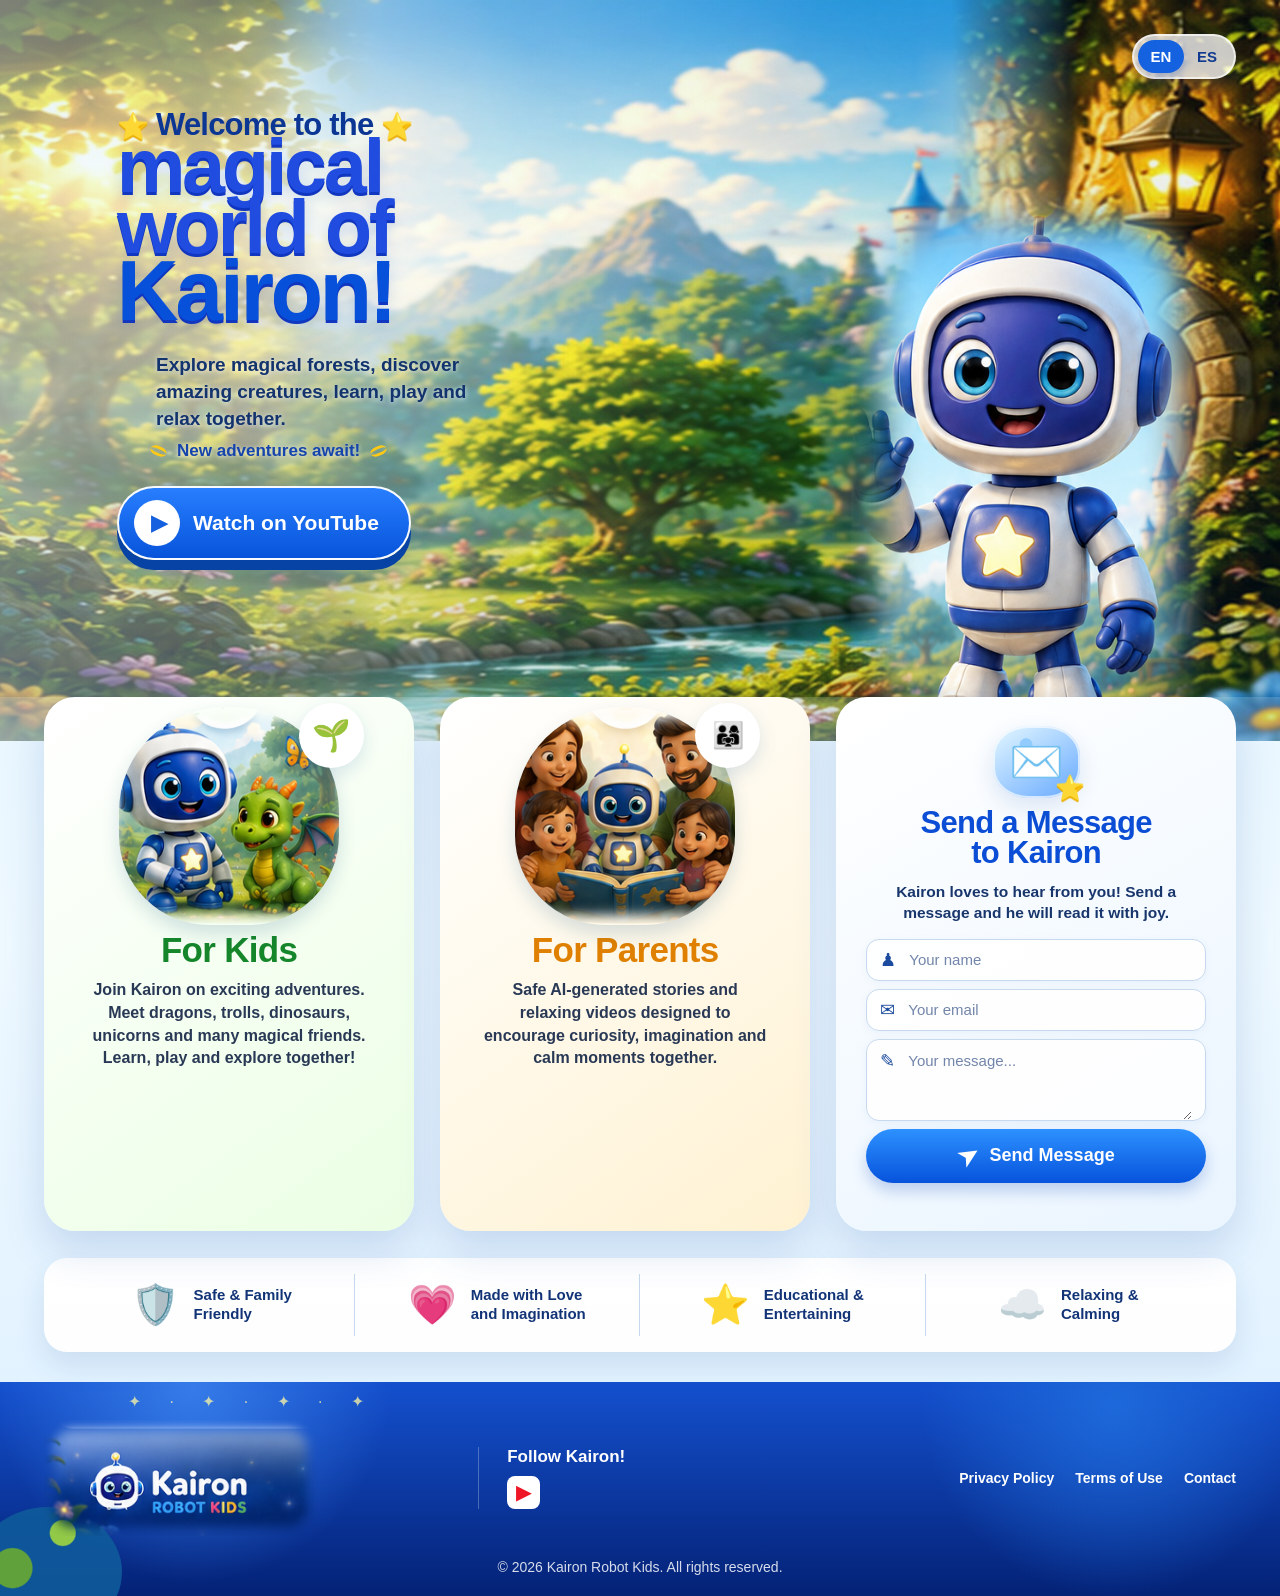
==== commit 6f194b52: "final update" ====
--- a/index.html
+++ b/index.html
@@ -1,130 +1,117 @@
 <!doctype html>
 <html lang="en">
 <head>
-  <meta charset="utf-8" />
-  <meta name="viewport" content="width=device-width, initial-scale=1" />
-  <meta name="description" content="Kairon Robot Kids — magical stories, calm videos and friendly adventures for little explorers." />
-  <meta name="theme-color" content="#176ee5" />
+  <meta charset="utf-8">
+  <meta name="viewport" content="width=device-width,initial-scale=1">
+  <meta name="theme-color" content="#1b80df">
+  <meta name="description" content="Kairon Robot Kids — magical stories, gentle learning and calm adventures.">
   <title>Kairon Robot Kids</title>
-  <link rel="preconnect" href="https://fonts.googleapis.com" />
-  <link rel="preconnect" href="https://fonts.gstatic.com" crossorigin />
-  <link href="https://fonts.googleapis.com/css2?family=Baloo+2:wght@500;600;700;800&family=Nunito:wght@400;600;700;800;900&display=swap" rel="stylesheet" />
-  <link rel="stylesheet" href="assets/styles.css" />
+  <link rel="stylesheet" href="assets/styles.css">
 </head>
 <body>
-  <a class="skip-link" href="#main">Skip to content</a>
+  <a class="skip-link" href="#content">Skip to content</a>
 
-  <main id="main">
-    <section class="hero" aria-labelledby="hero-title">
-      <div class="hero-light" aria-hidden="true"></div>
-      <div class="hero-sparkles" aria-hidden="true"><i></i><i></i><i></i><i></i><i></i><i></i></div>
-      <div class="hero-cloud cloud-one" aria-hidden="true"></div>
-      <div class="hero-cloud cloud-two" aria-hidden="true"></div>
-      <div class="hero-cloud cloud-three" aria-hidden="true"></div>
-
-      <header class="site-header wrap">
-        <a class="brand" href="#top" aria-label="Kairon Robot Kids home">
-          <img src="assets/kairon-logo.png" alt="Kairon Robot Kids" />
-        </a>
-
-        <div class="language-switch" role="group" aria-label="Language selector">
-          <button type="button" class="lang active" data-lang="en" aria-pressed="true">EN</button>
-          <button type="button" class="lang" data-lang="es" aria-pressed="false">ES</button>
+  <section class="hero" aria-label="Welcome to Kairon's magical world">
+    <div class="hero-shade" aria-hidden="true"></div>
+    <div class="wrap hero-inner">
+      <header class="site-header">
+        <div aria-hidden="true"></div>
+        <div class="language-switch" aria-label="Language">
+          <button class="lang active" type="button" data-lang="en" aria-pressed="true">EN</button>
+          <button class="lang" type="button" data-lang="es" aria-pressed="false">ES</button>
         </div>
       </header>
 
-      <div id="top" class="hero-content wrap">
+      <div class="hero-content">
         <div class="hero-copy">
           <p class="eyebrow"><span>⭐</span> <span data-i18n="welcome">Welcome to the</span> <span>⭐</span></p>
-          <h1 id="hero-title" data-i18n-html="heroTitle">magical<br />world of<br /><strong>Kairon!</strong></h1>
+          <h1 data-i18n-html="heroTitle">magical<br>world of<br><strong>Kairon!</strong></h1>
           <p class="hero-description" data-i18n="heroDescription">Explore magical forests, discover amazing creatures, learn, play and relax together.</p>
           <p class="adventure-note"><i></i><span data-i18n="adventure">New adventures await!</span><i></i></p>
-          <a id="youtube-link" class="youtube-button" href="https://www.youtube.com/@KaironRobotKids" target="_blank" rel="noopener noreferrer">
-            <span class="play-icon" aria-hidden="true">▶</span>
+          <a class="youtube-button" href="https://www.youtube.com/@KaironRobotKids" target="_blank" rel="noopener">
+            <span class="play-icon">▶</span>
             <span data-i18n="watchYoutube">Watch on YouTube</span>
           </a>
         </div>
 
-        <div class="hero-character" aria-hidden="true">
-          <img src="assets/kairon-hero.png" alt="" />
+        <div class="hero-character">
+          <img src="assets/kairon-hero.png" alt="Kairon waving in a magical forest">
         </div>
       </div>
-    </section>
+    </div>
+  </section>
 
-    <section class="content-section" aria-label="Explore Kairon">
-      <div class="cards wrap">
+  <main id="content" class="content-section">
+    <div class="wrap">
+      <section class="cards" aria-label="About Kairon">
         <article class="feature-card kids-card">
           <div class="card-image-frame">
-            <img src="assets/kids-card.png" alt="Kairon meeting a friendly green dragon in the forest" />
-            <span class="floating-icon leaf" aria-hidden="true">🌱</span>
+            <img src="assets/kids-card.png" alt="Kairon meeting a friendly green dragon in the forest">
+            <span class="floating-icon" aria-hidden="true">🌱</span>
           </div>
           <h2 data-i18n="kidsTitle">For Kids</h2>
           <p data-i18n="kidsText">Join Kairon on exciting adventures. Meet dragons, trolls, dinosaurs, unicorns and many magical friends. Learn, play and explore together!</p>
-          <a class="card-button green" href="#youtube-link"><span data-i18n="learnMore">Learn More</span><b aria-hidden="true">›</b></a>
         </article>
 
         <article class="feature-card parents-card">
           <div class="card-image-frame">
-            <img src="assets/parents-card.png" alt="A family reading with Kairon" />
+            <img src="assets/parents-card.png" alt="A family reading with Kairon">
             <span class="floating-icon family" aria-hidden="true">👨‍👩‍👧</span>
           </div>
           <h2 data-i18n="parentsTitle">For Parents</h2>
           <p data-i18n="parentsText">Safe AI-generated stories and relaxing videos designed to encourage curiosity, imagination and calm moments together.</p>
-          <a class="card-button orange" href="#family-note"><span data-i18n="learnMore">Learn More</span><b aria-hidden="true">›</b></a>
         </article>
 
-        <article class="message-card" id="message">
+        <section class="message-card" aria-labelledby="message-title">
           <div class="message-icon" aria-hidden="true">✉️<b>⭐</b></div>
-          <h2 data-i18n-html="messageTitle">Send a Message<br />to Kairon</h2>
+          <h2 id="message-title" data-i18n-html="messageTitle">Send a Message<br>to Kairon</h2>
           <p data-i18n="messageText">Kairon loves to hear from you! Send a message and he will read it with joy.</p>
 
           <form id="contact-form" novalidate>
             <label class="field">
-              <span aria-hidden="true">👤</span>
-              <input id="contact-name" name="name" autocomplete="name" maxlength="80" required data-i18n-placeholder="namePlaceholder" placeholder="Your name" />
+              <span aria-hidden="true">♟</span>
+              <input id="contact-name" type="text" autocomplete="name" data-i18n-placeholder="namePlaceholder" placeholder="Your name" aria-label="Your name">
             </label>
             <label class="field">
               <span aria-hidden="true">✉</span>
-              <input id="contact-email" name="email" type="email" autocomplete="email" maxlength="160" required data-i18n-placeholder="emailPlaceholder" placeholder="Your email" />
+              <input id="contact-email" type="email" autocomplete="email" data-i18n-placeholder="emailPlaceholder" placeholder="Your email" aria-label="Your email">
             </label>
             <label class="field text-area">
               <span aria-hidden="true">✎</span>
-              <textarea id="contact-message" name="message" maxlength="1000" required data-i18n-placeholder="messagePlaceholder" placeholder="Your message..."></textarea>
+              <textarea id="contact-message" rows="3" data-i18n-placeholder="messagePlaceholder" placeholder="Your message..." aria-label="Your message"></textarea>
             </label>
-            <button class="send-button" type="submit"><span aria-hidden="true">➤</span> <span data-i18n="send">Send Message</span></button>
-            <p class="form-status" id="form-status" role="status" aria-live="polite"></p>
+            <button class="send-button" type="submit"><span aria-hidden="true">➤</span><span data-i18n="send">Send Message</span></button>
+            <p class="form-status" id="form-status" aria-live="polite"></p>
           </form>
-        </article>
-      </div>
+        </section>
+      </section>
 
-      <div id="family-note" class="values wrap" aria-label="Kairon values">
-        <div class="value"><span aria-hidden="true">🛡️</span><p data-i18n-html="value1">Safe &amp; Family<br />Friendly</p></div>
-        <div class="value"><span aria-hidden="true">💗</span><p data-i18n-html="value2">Made with Love<br />and Imagination</p></div>
-        <div class="value"><span aria-hidden="true">⭐</span><p data-i18n-html="value3">Educational &amp;<br />Entertaining</p></div>
-        <div class="value"><span aria-hidden="true">☁️</span><p data-i18n-html="value4">Relaxing &amp;<br />Calming</p></div>
-      </div>
-    </section>
+      <section class="values" aria-label="Kairon values">
+        <div class="value"><span aria-hidden="true">🛡️</span><p data-i18n-html="value1">Safe &amp; Family<br>Friendly</p></div>
+        <div class="value"><span aria-hidden="true">💗</span><p data-i18n-html="value2">Made with Love<br>and Imagination</p></div>
+        <div class="value"><span aria-hidden="true">⭐</span><p data-i18n-html="value3">Educational &amp;<br>Entertaining</p></div>
+        <div class="value"><span aria-hidden="true">☁️</span><p data-i18n-html="value4">Relaxing &amp;<br>Calming</p></div>
+      </section>
+    </div>
   </main>
 
   <footer class="site-footer">
-    <div class="footer-stars" aria-hidden="true">✦　·　✦　·　✦　·　✦</div>
+    <div class="footer-stars" aria-hidden="true">✦ · ✦ · ✦ · ✦</div>
     <div class="wrap footer-row">
-      <a class="footer-brand" href="#top" aria-label="Back to top"><img src="assets/footer-logo.png" alt="Kairon Robot Kids" /></a>
+      <img class="footer-brand" src="assets/footer-logo.png" alt="Kairon Robot Kids">
       <div class="footer-social">
         <strong data-i18n="follow">Follow Kairon!</strong>
         <div>
-          <a href="https://www.youtube.com/@KaironRobotKids" target="_blank" rel="noopener noreferrer" aria-label="YouTube">▶</a>
-          <a href="#" aria-label="Instagram (add your link)">◎</a>
-          <a href="#" aria-label="TikTok (add your link)">♪</a>
+          <a href="https://www.youtube.com/@KaironRobotKids" target="_blank" rel="noopener" aria-label="Kairon Robot Kids on YouTube">▶</a>
         </div>
       </div>
-      <nav class="footer-links" aria-label="Footer navigation">
+      <nav class="footer-links" aria-label="Footer">
         <a href="privacy.html" data-i18n="privacy">Privacy Policy</a>
         <a href="terms.html" data-i18n="terms">Terms of Use</a>
-        <a href="#message" data-i18n="contact">Contact</a>
+        <a href="mailto:xavirisco@gmail.com" data-i18n="contact">Contact</a>
       </nav>
     </div>
-    <p class="copyright">© <span id="year"></span> Kairon Robot Kids. <span data-i18n="rights">All rights reserved.</span></p>
+    <p class="copyright">© <span id="year">2026</span> Kairon Robot Kids. <span data-i18n="rights">All rights reserved.</span></p>
   </footer>
 
   <script src="assets/script.js"></script>
--- a/assets/styles.css
+++ b/assets/styles.css
@@ -1,218 +1,466 @@
-:root {
-  --blue: #1462df;
-  --blue-deep: #0c3694;
-  --blue-text: #103990;
-  --ink: #183466;
-  --green: #238b2e;
-  --orange: #e88000;
-  --shadow: 0 18px 42px rgba(33, 85, 166, .18);
-}
+:root{
+  --blue:#1462df;
+  --blue-deep:#0c3694;
+  --blue-text:#103990;
+  --ink:#183466;
+  --green:#238b2e;
+  --orange:#e88000;
+  --shadow:0 18px 42px rgba(33,85,166,.18);
+}
+*{box-sizing:border-box}
+html{scroll-behavior:smooth}
+body{
+  min-width:320px;
+  margin:0;
+  overflow-x:hidden;
+  color:var(--ink);
+  background:#e8f6ff;
+  font-family:"Trebuchet MS","Arial Rounded MT Bold",Arial,sans-serif;
+}
+button,input,textarea{font:inherit}
+a{color:inherit;text-decoration:none}
+.wrap{width:min(1440px,calc(100% - 88px));margin:0 auto}
+.skip-link{position:absolute;top:8px;left:-999px;z-index:999;padding:12px 16px;color:#fff;background:#111;border-radius:8px}
+.skip-link:focus{left:8px}
 
-* { box-sizing: border-box; }
-html { scroll-behavior: smooth; }
-body {
-  min-width: 320px;
-  margin: 0;
-  overflow-x: hidden;
-  color: var(--ink);
-  background: #e7f4ff;
-  font-family: "Nunito", Arial, sans-serif;
-}
-button, input, textarea { font: inherit; }
-a { color: inherit; text-decoration: none; }
-.wrap { width: min(1440px, calc(100% - 88px)); margin: 0 auto; }
-.skip-link { position: absolute; top: 8px; left: -999px; z-index: 999; padding: 12px 16px; color: #fff; background: #111; border-radius: 8px; }
-.skip-link:focus { left: 8px; }
+.hero{
+  position:relative;
+  min-height:735px;
+  overflow:hidden;
+  isolation:isolate;
+  background:
+    linear-gradient(90deg,rgba(228,251,255,.19) 0%,rgba(255,255,255,.02) 50%,rgba(5,65,94,.07) 100%),
+    url("hero-forest.jpg") center center/cover no-repeat;
+}
+.hero::before{
+  content:"";
+  position:absolute;
+  z-index:-1;
+  inset:0;
+  pointer-events:none;
+  background:
+    radial-gradient(circle at 23% 30%,rgba(255,255,255,.49),transparent 26%),
+    linear-gradient(90deg,rgba(236,252,255,.35) 0%,rgba(238,252,255,.16) 35%,transparent 63%);
+}
+.hero-shade{
+  position:absolute;
+  z-index:-1;
+  inset:0;
+  pointer-events:none;
+  background:
+    radial-gradient(circle at 48% 24%,rgba(255,255,255,.15),transparent 29%),
+    linear-gradient(180deg,rgba(3,54,71,.06),transparent 35%,rgba(2,56,85,.16));
+}
+.site-header{
+  position:relative;
+  z-index:3;
+  display:flex;
+  justify-content:space-between;
+  padding-top:30px;
+}
+.language-switch{
+  display:inline-flex;
+  margin-top:4px;
+  padding:4px;
+  border:2px solid rgba(255,255,255,.66);
+  border-radius:999px;
+  background:rgba(255,255,255,.76);
+  box-shadow:0 8px 18px rgba(5,57,112,.2);
+}
+.lang{
+  min-width:46px;
+  padding:8px 11px;
+  border:0;
+  border-radius:999px;
+  cursor:pointer;
+  color:var(--blue-text);
+  background:transparent;
+  font-size:15px;
+  font-weight:900;
+}
+.lang.active{
+  color:#fff;
+  background:var(--blue);
+  box-shadow:0 4px 9px rgba(16,66,184,.28);
+}
+.hero-content{
+  position:relative;
+  z-index:1;
+  display:grid;
+  grid-template-columns:48% 52%;
+  min-height:662px;
+}
+.hero-copy{
+  align-self:center;
+  padding:0 0 95px 73px;
+  transform:translateY(-28px);
+}
+.eyebrow{
+  margin:0 0 -5px;
+  color:var(--blue-deep);
+  font-size:31px;
+  line-height:1;
+  font-weight:900;
+  letter-spacing:-.8px;
+}
+.eyebrow span:first-child,.eyebrow span:last-child{
+  display:inline-block;
+  color:#ffd431;
+  font-size:.83em;
+  filter:drop-shadow(0 2px 0 #e8a900);
+}
+h1{
+  max-width:510px;
+  margin:0;
+  color:#204ce0;
+  font-family:"Arial Rounded MT Bold","Trebuchet MS",Arial,sans-serif;
+  font-size:clamp(67px,6vw,88px);
+  line-height:.79;
+  letter-spacing:-3px;
+  text-shadow:0 3px 0 #1136bf,0 7px 16px rgba(9,68,194,.18);
+}
+h1 strong{color:#0751da;font-size:1.11em}
+.hero-description{
+  max-width:355px;
+  margin:28px 0 8px 39px;
+  color:#12336d;
+  font-size:19px;
+  line-height:1.42;
+  font-weight:800;
+  text-shadow:0 1px 5px rgba(255,255,255,.75);
+}
+.adventure-note{
+  display:flex;
+  align-items:center;
+  gap:10px;
+  margin:0 0 25px 33px;
+  color:#1544ac;
+  font-size:17px;
+  font-weight:900;
+  text-shadow:0 1px 5px rgba(255,255,255,.75);
+}
+.adventure-note i{
+  display:block;
+  width:17px;
+  height:10px;
+  border-top:3px solid #ffc916;
+  border-bottom:3px solid #ffc916;
+  border-radius:50%;
+  transform:rotate(23deg);
+}
+.adventure-note i:last-child{transform:rotate(-23deg)}
+.youtube-button{
+  display:inline-flex;
+  align-items:center;
+  gap:13px;
+  min-width:294px;
+  padding:12px 25px 12px 15px;
+  border:2px solid rgba(255,255,255,.97);
+  border-radius:999px;
+  color:#fff;
+  background:linear-gradient(180deg,#287eff,#0754da);
+  box-shadow:0 10px 0 #0742a5,0 14px 22px rgba(7,53,143,.18);
+  font-size:21px;
+  font-weight:900;
+  transition:transform .18s ease,box-shadow .18s ease;
+}
+.youtube-button:hover,.youtube-button:focus-visible{
+  transform:translateY(-2px);
+  box-shadow:0 12px 0 #0742a5,0 16px 24px rgba(7,53,143,.2);
+}
+.play-icon{
+  display:grid;
+  width:46px;
+  height:46px;
+  place-items:center;
+  border-radius:50%;
+  color:#1560df;
+  background:#fff;
+  font-size:21px;
+  padding-left:3px;
+}
+.hero-character{position:relative;min-height:662px;overflow:visible}
+.hero-character img{
+  position:absolute;
+  right:4%;
+  bottom:-14px;
+  display:block;
+  width:auto;
+  height:clamp(565px,42vw,665px);
+  filter:drop-shadow(0 23px 20px rgba(3,61,151,.26));
+}
 
-.hero {
-  position: relative;
-  min-height: 770px;
-  overflow: hidden;
-  isolation: isolate;
-  background:
-    radial-gradient(circle at 49% 31%, rgba(255,255,255,.96) 0 8%, rgba(255,255,255,.36) 22%, transparent 38%),
-    linear-gradient(180deg, #087fe8 0%, #58c5fb 48%, #b7eeff 100%);
-}
-.hero::before {
-  content: "";
-  position: absolute;
-  z-index: -2;
-  inset: 0;
-  pointer-events: none;
-  background:
-    radial-gradient(ellipse 80px 145px at -2% 65%, rgba(21,84,55,.78) 0 30%, transparent 31%),
-    radial-gradient(ellipse 105px 180px at 4% 42%, rgba(38,117,50,.62) 0 25%, transparent 26%),
-    radial-gradient(circle at 8% 14%, rgba(225,249,93,.8) 0 2.5%, transparent 2.6%),
-    radial-gradient(circle at 12% 9%, rgba(187,232,62,.72) 0 4%, transparent 4.1%),
-    radial-gradient(circle at 7% 25%, rgba(104,183,47,.78) 0 6.5%, transparent 6.6%),
-    linear-gradient(90deg, rgba(6,71,78,.22), transparent 20%, transparent 80%, rgba(11,102,166,.10));
-}
-.hero-light {
-  position: absolute;
-  z-index: -1;
-  width: 600px;
-  height: 600px;
-  right: 5%;
-  top: 66px;
-  border-radius: 50%;
-  filter: blur(20px);
-  opacity: .56;
-  background: radial-gradient(circle, rgba(255,255,255,.68), rgba(242,252,255,.22) 38%, transparent 68%);
-}
-.hero-sparkles { position: absolute; z-index: 0; inset: 0; pointer-events: none; }
-.hero-sparkles i { position: absolute; width: 5px; height: 5px; border-radius: 50%; background: #fff7b7; box-shadow: 0 0 13px 4px rgba(255,250,191,.82); }
-.hero-sparkles i:nth-child(1) { top: 18%; left: 43%; }
-.hero-sparkles i:nth-child(2) { top: 26%; left: 55%; transform: scale(.72); }
-.hero-sparkles i:nth-child(3) { top: 12%; left: 67%; transform: scale(.58); }
-.hero-sparkles i:nth-child(4) { top: 32%; right: 12%; transform: scale(.48); }
-.hero-sparkles i:nth-child(5) { top: 18%; right: 28%; transform: scale(.46); }
-.hero-sparkles i:nth-child(6) { top: 51%; left: 48%; transform: scale(.53); }
-.hero-cloud { position: absolute; z-index: -1; width: 147px; height: 48px; border-radius: 999px; background: rgba(255,255,255,.9); filter: blur(.25px); box-shadow: 36px -15px 0 6px rgba(255,255,255,.88), 78px -8px 0 -2px rgba(255,255,255,.82); }
-.cloud-one { right: 5%; top: 15%; transform: scale(.88); }
-.cloud-two { right: -4%; top: 47%; transform: scale(.6); opacity: .72; }
-.cloud-three { left: 13%; bottom: 17%; transform: scale(.48); opacity: .64; }
+.content-section{
+  position:relative;
+  z-index:4;
+  margin-top:-44px;
+  padding:0 0 30px;
+  background:linear-gradient(180deg,rgba(235,249,255,.18) 0,#eef9ff 36%,#e2f2ff 100%);
+}
+.cards{display:grid;grid-template-columns:1fr 1fr 1.08fr;gap:26px;align-items:stretch}
+.feature-card,.message-card{
+  position:relative;
+  min-height:450px;
+  overflow:hidden;
+  border-radius:31px;
+  box-shadow:var(--shadow);
+}
+.feature-card{padding:24px 28px 26px;text-align:center}
+.kids-card{background:linear-gradient(145deg,#fff,#ebffe4)}
+.parents-card{background:linear-gradient(145deg,#fff,#fff2d2)}
+.card-image-frame{
+  position:relative;
+  display:grid;
+  height:218px;
+  margin:-14px -10px 8px;
+  place-items:center;
+  overflow:visible;
+}
+.card-image-frame img{
+  width:220px;
+  height:218px;
+  object-fit:cover;
+  border-radius:48% 48% 41% 41%;
+  box-shadow:0 9px 18px rgba(15,85,125,.17);
+}
+.floating-icon{
+  position:absolute;
+  top:-4px;
+  right:max(0px,calc(50% - 135px));
+  display:grid;
+  width:65px;
+  height:65px;
+  place-items:center;
+  border-radius:50%;
+  background:#fff;
+  box-shadow:0 7px 18px rgba(29,92,160,.15);
+  font-size:31px;
+}
+.family{font-size:26px}
+.feature-card h2,.message-card h2{
+  margin:0 0 12px;
+  font-family:"Arial Rounded MT Bold","Trebuchet MS",Arial,sans-serif;
+  font-size:35px;
+  line-height:.98;
+  letter-spacing:-.7px;
+}
+.kids-card h2{color:#15862a}
+.parents-card h2{color:#df8000}
+.feature-card p{
+  max-width:284px;
+  margin:0 auto;
+  color:#293955;
+  font-size:16px;
+  line-height:1.42;
+  font-weight:800;
+}
+.message-card{
+  padding:29px 30px 23px;
+  text-align:center;
+  background:linear-gradient(150deg,#fff,#eaf5ff);
+}
+.message-icon{
+  position:relative;
+  display:inline-grid;
+  width:87px;
+  height:72px;
+  margin-bottom:10px;
+  place-items:center;
+  border-radius:41%;
+  background:radial-gradient(circle at 38% 26%,#92ccff 0 8%,transparent 9%),linear-gradient(145deg,#e5f8ff,#65a8ff);
+  box-shadow:inset 0 0 0 2px rgba(255,255,255,.66),0 9px 22px rgba(15,80,173,.13);
+  font-size:44px;
+}
+.message-icon b{
+  position:absolute;
+  right:-5px;
+  bottom:-4px;
+  font-size:24px;
+  filter:drop-shadow(0 2px 0 #ecae00);
+}
+.message-card h2{color:#0b4ed5;font-size:31px}
+.message-card>p{
+  max-width:330px;
+  margin:0 auto 15px;
+  color:#18366c;
+  font-size:15.5px;
+  line-height:1.38;
+  font-weight:800;
+}
+#contact-form{display:grid;gap:8px}
+.field{
+  display:flex;
+  align-items:center;
+  gap:11px;
+  min-height:42px;
+  padding:0 13px;
+  border:1px solid #c7d9ee;
+  border-radius:13px;
+  background:rgba(255,255,255,.9);
+  box-shadow:0 2px 8px rgba(20,70,152,.05);
+  text-align:left;
+}
+.field>span{color:#1a4b9e;font-size:18px}
+.field input,.field textarea{
+  width:100%;
+  border:0;
+  outline:0;
+  resize:vertical;
+  background:transparent;
+  color:#153265;
+  font-size:15px;
+}
+.field input::placeholder,.field textarea::placeholder{color:#7285aa;opacity:1}
+.text-area{align-items:flex-start;padding-top:10px}
+.text-area textarea{min-height:70px}
+.send-button{
+  display:inline-flex;
+  align-items:center;
+  justify-content:center;
+  gap:12px;
+  min-height:54px;
+  border:0;
+  border-radius:999px;
+  cursor:pointer;
+  color:#fff;
+  background:linear-gradient(180deg,#2d91ff,#0753dc);
+  box-shadow:0 8px 15px rgba(11,68,186,.23);
+  font-size:18px;
+  font-weight:900;
+  transition:transform .18s ease,box-shadow .18s ease;
+}
+.send-button:hover,.send-button:focus-visible{transform:translateY(-2px);box-shadow:0 11px 18px rgba(11,68,186,.26)}
+.send-button span:first-child{transform:rotate(-32deg);font-size:24px}
+.form-status{min-height:17px;margin:0;color:#285d9b;font-size:13px;font-weight:800}
 
-.site-header { position: relative; z-index: 3; display: flex; align-items: flex-start; justify-content: space-between; padding-top: 33px; }
-.brand { display: block; width: 277px; }
-.brand img { display: block; width: 100%; }
-.language-switch { display: inline-flex; margin-top: 15px; padding: 4px; border-radius: 999px; background: rgba(255,255,255,.83); box-shadow: 0 8px 18px rgba(11,72,176,.18); }
-.lang { min-width: 46px; padding: 8px 11px; border: 0; border-radius: 999px; cursor: pointer; color: var(--blue-text); background: transparent; font-size: 15px; font-weight: 900; }
-.lang.active { color: #fff; background: var(--blue); box-shadow: 0 4px 9px rgba(16,66,184,.28); }
+.values{
+  display:grid;
+  grid-template-columns:repeat(4,1fr);
+  margin-top:27px;
+  padding:16px 25px;
+  border-radius:23px;
+  background:rgba(255,255,255,.96);
+  box-shadow:0 13px 29px rgba(26,75,142,.12);
+}
+.value{
+  display:flex;
+  align-items:center;
+  justify-content:center;
+  gap:14px;
+  min-height:62px;
+  padding:6px 18px;
+  border-right:1px solid #c7d9ee;
+}
+.value:last-child{border-right:0}
+.value>span{font-size:39px}
+.value p{margin:0;color:#123477;font-size:15px;line-height:1.22;font-weight:900}
 
-.hero-content { position: relative; z-index: 1; display: grid; grid-template-columns: 48% 52%; min-height: 650px; }
-.hero-copy { align-self: center; padding: 36px 0 83px 73px; }
-.eyebrow { margin: 0 0 -5px; color: var(--blue-deep); font-size: 31px; line-height: 1; font-weight: 900; letter-spacing: -.8px; }
-.eyebrow span:first-child, .eyebrow span:last-child { display: inline-block; color: #ffd431; font-size: .83em; filter: drop-shadow(0 2px 0 #e8a900); }
-h1 { max-width: 510px; margin: 0; color: #204ce0; font-family: "Baloo 2", Arial, sans-serif; font-size: clamp(72px, 6.1vw, 91px); line-height: .76; letter-spacing: -2.7px; text-shadow: 0 3px 0 #1136bf, 0 7px 16px rgba(9,68,194,.18); }
-h1 strong { color: #0751da; font-size: 1.11em; }
-.hero-description { max-width: 345px; margin: 29px 0 8px 39px; color: #12336d; font-size: 19px; line-height: 1.42; font-weight: 800; }
-.adventure-note { display: flex; align-items: center; gap: 10px; margin: 0 0 25px 33px; color: #1544ac; font-size: 17px; font-weight: 900; }
-.adventure-note i { display: block; width: 17px; height: 10px; border-top: 3px solid #ffc916; border-bottom: 3px solid #ffc916; border-radius: 50%; transform: rotate(23deg); }
-.adventure-note i:last-child { transform: rotate(-23deg); }
-.youtube-button { display: inline-flex; align-items: center; gap: 13px; min-width: 294px; margin-left: 0; padding: 12px 25px 12px 15px; border: 2px solid rgba(255,255,255,.97); border-radius: 999px; color: #fff; background: linear-gradient(180deg, #287eff, #0754da); box-shadow: 0 10px 0 #0742a5, 0 14px 22px rgba(7,53,143,.18); font-size: 21px; font-weight: 900; transition: transform .18s ease, box-shadow .18s ease; }
-.youtube-button:hover, .youtube-button:focus-visible { transform: translateY(-2px); box-shadow: 0 12px 0 #0742a5, 0 16px 24px rgba(7,53,143,.2); }
-.play-icon { display: grid; width: 46px; height: 46px; place-items: center; border-radius: 50%; color: #1560df; background: #fff; font-size: 21px; padding-left: 3px; }
+.site-footer{
+  position:relative;
+  overflow:hidden;
+  padding:38px 0 21px;
+  color:#fff;
+  background:radial-gradient(circle at 15% 0%,#367ce9 0,transparent 18%),radial-gradient(circle at 87% 10%,#1d69da 0,transparent 17%),linear-gradient(180deg,#1450ce,#042276);
+}
+.site-footer::before{
+  content:"";
+  position:absolute;
+  left:-26px;
+  bottom:-41px;
+  width:148px;
+  height:130px;
+  border-radius:50%;
+  background:radial-gradient(circle at 60% 20%,#9ed742 0 9%,transparent 10%),radial-gradient(circle at 26% 47%,#68ac36 0 15%,transparent 16%),#0f5a9b;
+  opacity:.92;
+}
+.footer-stars{position:absolute;top:10px;left:10%;color:#fff9a5;letter-spacing:12px;opacity:.75}
+.footer-row{
+  position:relative;
+  display:grid;
+  grid-template-columns:1.2fr .72fr 1.45fr;
+  gap:34px;
+  align-items:center;
+}
+.footer-brand{width:273px}
+.footer-brand img{display:block;width:100%}
+.footer-social{padding-left:28px;border-left:1px solid rgba(255,255,255,.26)}
+.footer-social strong{display:block;margin-bottom:9px;font-size:17px}
+.footer-social div{display:flex;gap:13px}
+.footer-social a{
+  display:grid;
+  width:33px;
+  height:33px;
+  place-items:center;
+  border-radius:8px;
+  color:#ef1727;
+  background:#fff;
+  font-size:19px;
+  font-weight:900;
+}
+.footer-links{
+  display:flex;
+  align-items:center;
+  justify-content:flex-end;
+  gap:21px;
+  font-size:14px;
+  font-weight:800;
+}
+.footer-links a{white-space:nowrap}
+.footer-links a:hover,.footer-links a:focus-visible{text-decoration:underline}
+.copyright{position:relative;margin:23px 0 0;color:rgba(255,255,255,.84);text-align:center;font-size:14px}
 
-.hero-character { position: relative; min-height: 650px; overflow: visible; }
-.hero-character img { position: absolute; right: 4%; bottom: -20px; display: block; width: auto; height: clamp(590px, 43vw, 680px); filter: drop-shadow(0 23px 20px rgba(3,61,151,.24)); }
-
-.content-section { position: relative; z-index: 4; margin-top: -25px; padding: 0 0 30px; background: linear-gradient(180deg, rgba(235,249,255,.13) 0, #eef9ff 36%, #e2f2ff 100%); }
-.cards { display: grid; grid-template-columns: 1fr 1fr 1.08fr; gap: 26px; align-items: stretch; }
-.feature-card, .message-card { position: relative; min-height: 506px; overflow: hidden; border-radius: 31px; box-shadow: var(--shadow); }
-.feature-card { padding: 24px 28px 24px; text-align: center; }
-.kids-card { background: linear-gradient(145deg, #fff, #ebffe4); }
-.parents-card { background: linear-gradient(145deg, #fff, #fff2d2); }
-.card-image-frame { position: relative; display: grid; height: 218px; margin: -14px -10px 8px; place-items: center; overflow: visible; }
-.card-image-frame img { width: 220px; height: 218px; object-fit: cover; border-radius: 48% 48% 41% 41%; box-shadow: 0 9px 18px rgba(15,85,125,.17); }
-.floating-icon { position: absolute; top: -4px; right: max(0px, calc(50% - 135px)); display: grid; width: 65px; height: 65px; place-items: center; border-radius: 50%; background: #fff; box-shadow: 0 7px 18px rgba(29,92,160,.15); font-size: 31px; }
-.family { font-size: 26px; }
-.feature-card h2, .message-card h2 { margin: 0 0 10px; font-family: "Baloo 2", Arial, sans-serif; font-size: 35px; line-height: .98; letter-spacing: -.7px; }
-.kids-card h2 { color: #15862a; }
-.parents-card h2 { color: #df8000; }
-.feature-card p { max-width: 284px; min-height: 100px; margin: 0 auto 18px; color: #293955; font-size: 16px; line-height: 1.42; font-weight: 800; }
-.card-button { display: inline-flex; align-items: center; justify-content: center; gap: 30px; min-width: 208px; padding: 10px 17px; border: 1.8px solid currentColor; border-radius: 999px; background: rgba(255,255,255,.65); font-size: 17px; font-weight: 900; transition: transform .18s ease, background .18s ease; }
-.card-button b { font-size: 30px; line-height: .5; }
-.card-button:hover, .card-button:focus-visible { transform: translateY(-2px); background: #fff; }
-.green { color: #278b2a; }
-.orange { color: #e77e00; }
-
-.message-card { padding: 29px 30px 23px; text-align: center; background: linear-gradient(150deg, #fff, #eaf5ff); }
-.message-icon { position: relative; display: inline-grid; width: 87px; height: 72px; margin-bottom: 10px; place-items: center; border-radius: 41%; background: radial-gradient(circle at 38% 26%, #92ccff 0 8%, transparent 9%), linear-gradient(145deg, #e5f8ff, #65a8ff); box-shadow: inset 0 0 0 2px rgba(255,255,255,.66), 0 9px 22px rgba(15,80,173,.13); font-size: 44px; }
-.message-icon b { position: absolute; right: -5px; bottom: -4px; font-size: 24px; filter: drop-shadow(0 2px 0 #ecae00); }
-.message-card h2 { color: #0b4ed5; font-size: 31px; }
-.message-card > p { max-width: 330px; margin: 0 auto 15px; color: #18366c; font-size: 15.5px; line-height: 1.38; font-weight: 800; }
-#contact-form { display: grid; gap: 8px; }
-.field { display: flex; align-items: center; gap: 11px; min-height: 42px; padding: 0 13px; border: 1px solid #c7d9ee; border-radius: 13px; background: rgba(255,255,255,.9); box-shadow: 0 2px 8px rgba(20,70,152,.05); text-align: left; }
-.field > span { color: #1a4b9e; font-size: 18px; }
-.field input, .field textarea { width: 100%; border: 0; outline: 0; resize: vertical; background: transparent; color: #153265; font-size: 15px; }
-.field input::placeholder, .field textarea::placeholder { color: #7285aa; opacity: 1; }
-.text-area { align-items: flex-start; padding-top: 10px; }
-.text-area textarea { min-height: 70px; }
-.send-button { display: inline-flex; align-items: center; justify-content: center; gap: 12px; min-height: 54px; border: 0; border-radius: 999px; cursor: pointer; color: #fff; background: linear-gradient(180deg, #2d91ff, #0753dc); box-shadow: 0 8px 15px rgba(11,68,186,.23); font-size: 18px; font-weight: 900; transition: transform .18s ease, box-shadow .18s ease; }
-.send-button:hover, .send-button:focus-visible { transform: translateY(-2px); box-shadow: 0 11px 18px rgba(11,68,186,.26); }
-.send-button span:first-child { transform: rotate(-32deg); font-size: 24px; }
-.form-status { min-height: 17px; margin: 0; color: #285d9b; font-size: 13px; font-weight: 800; }
-
-.values { display: grid; grid-template-columns: repeat(4, 1fr); margin-top: 27px; padding: 16px 25px; border-radius: 23px; background: rgba(255,255,255,.96); box-shadow: 0 13px 29px rgba(26,75,142,.12); }
-.value { display: flex; align-items: center; justify-content: center; gap: 14px; min-height: 62px; padding: 6px 18px; border-right: 1px solid #c7d9ee; }
-.value:last-child { border-right: 0; }
-.value > span { font-size: 39px; }
-.value p { margin: 0; color: #123477; font-size: 15px; line-height: 1.22; font-weight: 900; }
-
-.site-footer { position: relative; overflow: hidden; padding: 38px 0 21px; color: #fff; background: radial-gradient(circle at 15% 0%, #367ce9 0, transparent 18%), radial-gradient(circle at 87% 10%, #1d69da 0, transparent 17%), linear-gradient(180deg, #1450ce, #042276); }
-.site-footer::before { content: ""; position: absolute; left: -26px; bottom: -41px; width: 148px; height: 130px; border-radius: 50%; background: radial-gradient(circle at 60% 20%, #9ed742 0 9%, transparent 10%), radial-gradient(circle at 26% 47%, #68ac36 0 15%, transparent 16%), #0f5a9b; opacity: .92; }
-.footer-stars { position: absolute; top: 10px; left: 10%; color: #fff9a5; letter-spacing: 12px; opacity: .75; }
-.footer-row { position: relative; display: grid; grid-template-columns: 1.2fr .9fr 1.35fr; gap: 34px; align-items: center; }
-.footer-brand { width: 273px; }
-.footer-brand img { display: block; width: 100%; }
-.footer-social { padding-left: 28px; border-left: 1px solid rgba(255,255,255,.26); }
-.footer-social strong { display: block; margin-bottom: 9px; font-size: 17px; }
-.footer-social div { display: flex; gap: 13px; }
-.footer-social a { display: grid; width: 33px; height: 33px; place-items: center; border-radius: 8px; color: #ef1727; background: #fff; font-size: 19px; font-weight: 900; }
-.footer-social a:nth-child(2) { color: #d84586; }
-.footer-social a:nth-child(3) { color: #111; }
-.footer-links { display: flex; align-items: center; justify-content: flex-end; gap: 21px; font-size: 14px; font-weight: 800; }
-.footer-links a { white-space: nowrap; }
-.footer-links a:hover, .footer-links a:focus-visible { text-decoration: underline; }
-.copyright { position: relative; margin: 23px 0 0; color: rgba(255,255,255,.84); text-align: center; font-size: 14px; }
-
-@media (max-width: 1180px) {
-  .wrap { width: min(1100px, calc(100% - 58px)); }
-  .hero-copy { padding-left: 37px; }
-  .hero-character img { right: -2%; }
-  .feature-card { padding-right: 18px; padding-left: 18px; }
-  .message-card { padding-right: 22px; padding-left: 22px; }
-  .feature-card p { font-size: 15px; }
-  .value { gap: 8px; padding-right: 10px; padding-left: 10px; }
-  .value p { font-size: 13px; }
-}
-
-@media (max-width: 850px) {
-  .wrap { width: min(720px, calc(100% - 38px)); }
-  .hero { min-height: auto; padding-bottom: 0; }
-  .site-header { padding-top: 19px; }
-  .brand { width: 208px; }
-  .language-switch { margin-top: 4px; }
-  .hero-content { grid-template-columns: 1fr; min-height: 0; }
-  .hero-copy { z-index: 1; padding: 35px 12px 0; text-align: center; }
-  .eyebrow { font-size: 26px; }
-  h1 { margin: 0 auto; font-size: clamp(61px, 15vw, 86px); }
-  .hero-description { margin: 21px auto 10px; font-size: 18px; }
-  .adventure-note { justify-content: center; margin: 0 0 23px; }
-  .youtube-button { margin: 0 auto; }
-  .hero-character { min-height: 548px; margin-top: -18px; }
-  .hero-character img { right: 50%; bottom: -12px; height: 545px; transform: translateX(50%); }
-  .content-section { margin-top: 0; padding-top: 20px; }
-  .cards { grid-template-columns: 1fr; gap: 18px; }
-  .feature-card, .message-card { min-height: auto; }
-  .feature-card { padding: 24px 24px 27px; }
-  .card-image-frame { height: 226px; }
-  .feature-card p { max-width: 360px; min-height: auto; }
-  .message-card { padding: 27px 23px 25px; }
-  .values { grid-template-columns: 1fr 1fr; gap: 4px 0; padding: 13px 9px; }
-  .value:nth-child(2) { border-right: 0; }
-  .value:nth-child(-n+2) { border-bottom: 1px solid #c7d9ee; }
-  .value { min-height: 72px; }
-  .value p { font-size: 13px; }
-  .footer-row { grid-template-columns: 1fr; justify-items: center; gap: 19px; text-align: center; }
-  .footer-brand { width: 254px; }
-  .footer-social { padding: 0; border-left: 0; }
-  .footer-social div { justify-content: center; }
-  .footer-links { flex-wrap: wrap; justify-content: center; gap: 12px 17px; }
-}
-
-@media (max-width: 430px) {
-  .wrap { width: calc(100% - 28px); }
-  .brand { width: 181px; }
-  .language-switch { transform: scale(.94); transform-origin: right top; }
-  .eyebrow { font-size: 22px; }
-  h1 { font-size: 56px; letter-spacing: -2px; }
-  .youtube-button { min-width: 272px; font-size: 19px; }
-  .hero-character { min-height: 445px; }
-  .hero-character img { height: 456px; }
-  .message-card h2 { font-size: 30px; }
-  .values { margin-top: 18px; }
-  .value { gap: 5px; padding: 5px 3px; }
-  .value > span { font-size: 28px; }
-  .value p { font-size: 12px; }
-}
+@media(max-width:1180px){
+  .wrap{width:min(1100px,calc(100% - 58px))}
+  .hero-copy{padding-left:37px}
+  .hero-character img{right:-2%}
+  .feature-card{padding-right:18px;padding-left:18px}
+  .message-card{padding-right:22px;padding-left:22px}
+  .feature-card p{font-size:15px}
+  .value{gap:8px;padding-right:10px;padding-left:10px}
+  .value p{font-size:13px}
+}
+@media(max-width:850px){
+  .wrap{width:min(720px,calc(100% - 38px))}
+  .hero{min-height:auto;padding-bottom:0;background-position:55% center}
+  .site-header{padding-top:19px}
+  .hero-content{grid-template-columns:1fr;min-height:0}
+  .hero-copy{z-index:1;padding:22px 12px 0;text-align:center;transform:none}
+  .eyebrow{font-size:26px}
+  h1{margin:0 auto;font-size:clamp(61px,15vw,86px)}
+  .hero-description{margin:21px auto 10px;font-size:18px}
+  .adventure-note{justify-content:center;margin:0 0 23px}
+  .youtube-button{margin:0 auto}
+  .hero-character{min-height:548px;margin-top:-18px}
+  .hero-character img{right:50%;bottom:-12px;height:545px;transform:translateX(50%)}
+  .content-section{margin-top:0;padding-top:20px}
+  .cards{grid-template-columns:1fr;gap:18px}
+  .feature-card,.message-card{min-height:auto}
+  .feature-card{padding:24px 24px 27px}
+  .card-image-frame{height:226px}
+  .feature-card p{max-width:360px}
+  .message-card{padding:27px 23px 25px}
+  .values{grid-template-columns:1fr 1fr;gap:4px 0;padding:13px 9px}
+  .value:nth-child(2){border-right:0}
+  .value:nth-child(-n+2){border-bottom:1px solid #c7d9ee}
+  .value{min-height:72px}
+  .value p{font-size:13px}
+  .footer-row{grid-template-columns:1fr;justify-items:center;gap:19px;text-align:center}
+  .footer-brand{width:254px}
+  .footer-social{padding:0;border-left:0}
+  .footer-social div{justify-content:center}
+  .footer-links{flex-wrap:wrap;justify-content:center;gap:12px 17px}
+}
+@media(max-width:430px){
+  .wrap{width:calc(100% - 28px)}
+  .language-switch{transform:scale(.94);transform-origin:right top}
+  .eyebrow{font-size:22px}
+  h1{font-size:56px;letter-spacing:-2px}
+  .youtube-button{min-width:272px;font-size:19px}
+  .hero-character{min-height:445px}
+  .hero-character img{height:456px}
+  .message-card h2{font-size:30px}
+  .values{margin-top:18px}
+  .value{gap:5px;padding:5px 3px}
+  .value>span{font-size:28px}
+  .value p{font-size:12px}
+}
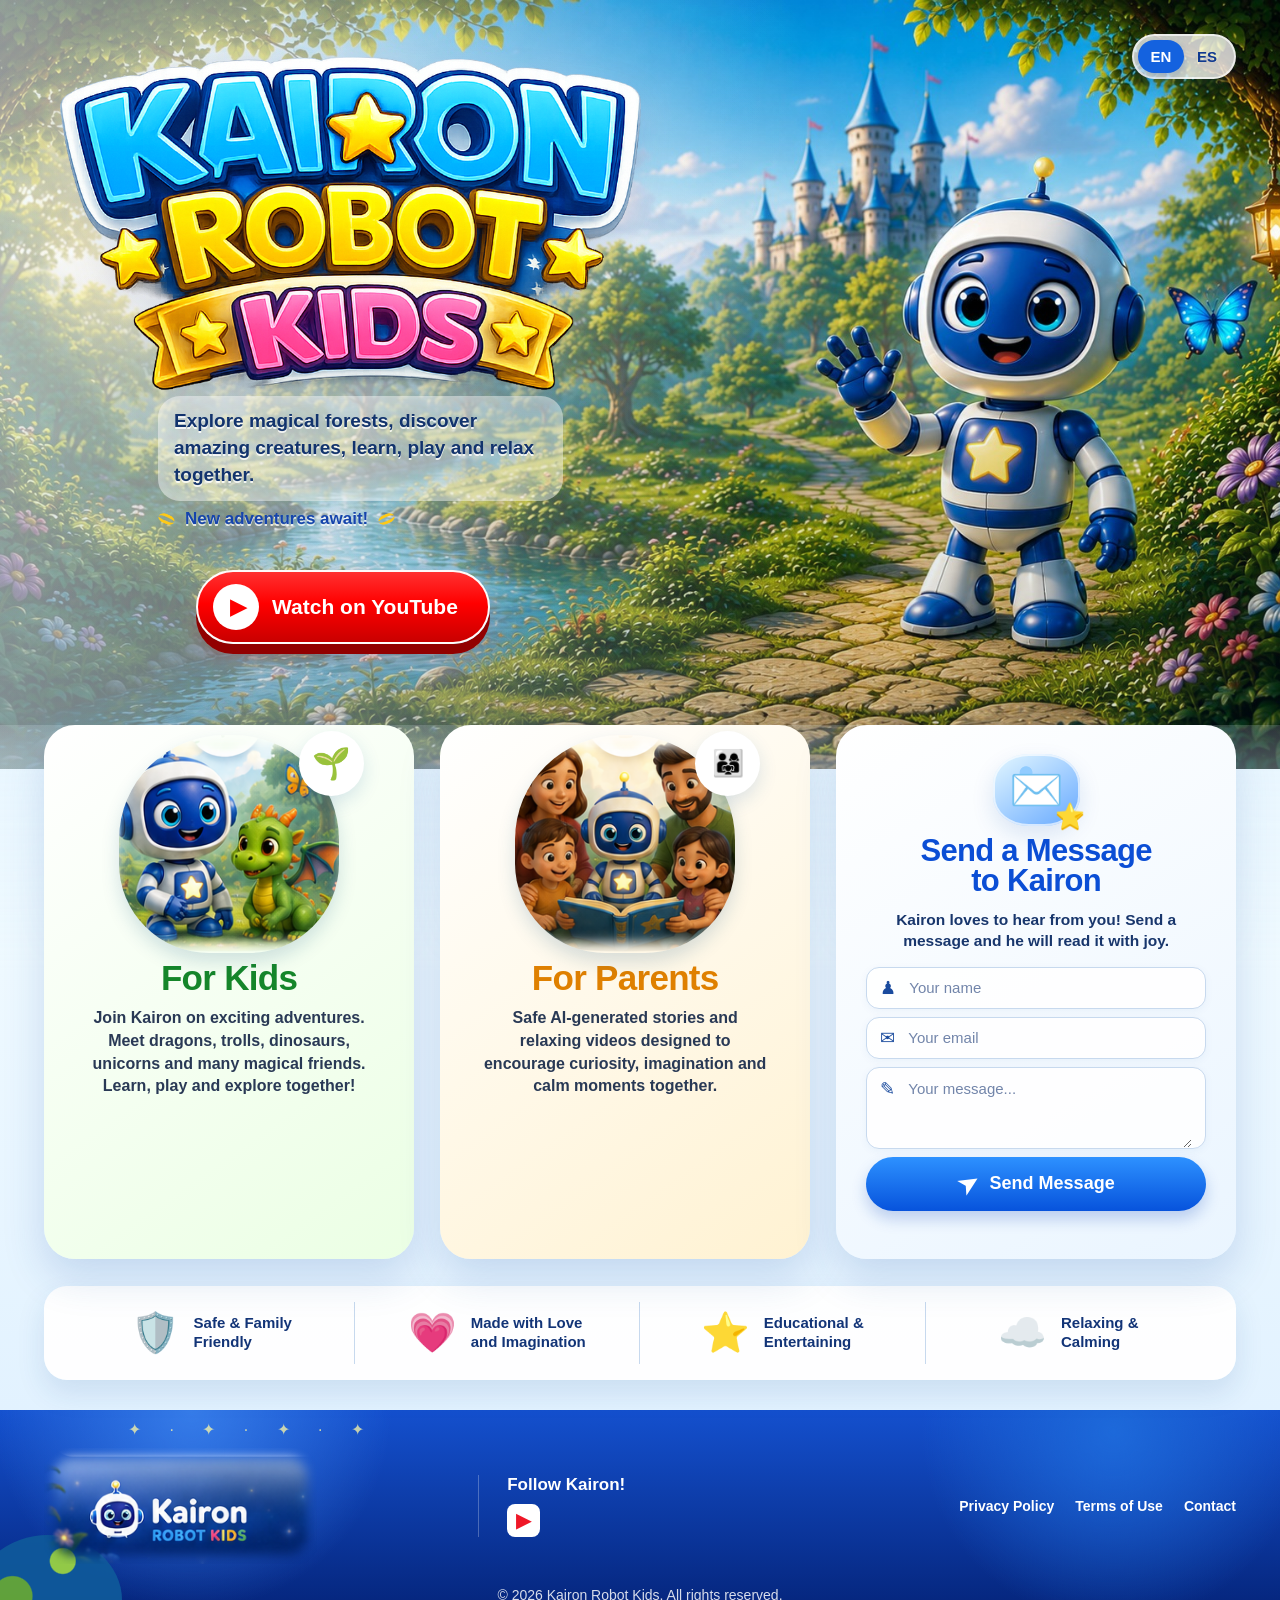
==== commit 2ceff723: "Update index.html add google analytics" ====
--- a/index.html
+++ b/index.html
@@ -1,6 +1,15 @@
 <!doctype html>
 <html lang="en">
 <head>
+<!-- Google tag (gtag.js) -->
+<script async src="https://www.googletagmanager.com/gtag/js?id=G-DNQTW6FMEQ"></script>
+<script>
+  window.dataLayer = window.dataLayer || [];
+  function gtag(){dataLayer.push(arguments);}
+  gtag('js', new Date());
+
+  gtag('config', 'G-DNQTW6FMEQ');
+</script>
   <meta charset="utf-8">
   <meta name="viewport" content="width=device-width,initial-scale=1">
   <meta name="theme-color" content="#1b80df">
--- a/assets/styles.css
+++ b/assets/styles.css
@@ -1,466 +1,838 @@
-:root{
-  --blue:#1462df;
-  --blue-deep:#0c3694;
-  --blue-text:#103990;
-  --ink:#183466;
-  --green:#238b2e;
-  --orange:#e88000;
-  --shadow:0 18px 42px rgba(33,85,166,.18);
-}
-*{box-sizing:border-box}
-html{scroll-behavior:smooth}
-body{
-  min-width:320px;
-  margin:0;
-  overflow-x:hidden;
-  color:var(--ink);
-  background:#e8f6ff;
-  font-family:"Trebuchet MS","Arial Rounded MT Bold",Arial,sans-serif;
-}
-button,input,textarea{font:inherit}
-a{color:inherit;text-decoration:none}
-.wrap{width:min(1440px,calc(100% - 88px));margin:0 auto}
-.skip-link{position:absolute;top:8px;left:-999px;z-index:999;padding:12px 16px;color:#fff;background:#111;border-radius:8px}
-.skip-link:focus{left:8px}
-
-.hero{
-  position:relative;
-  min-height:735px;
-  overflow:hidden;
-  isolation:isolate;
-  background:
-    linear-gradient(90deg,rgba(228,251,255,.19) 0%,rgba(255,255,255,.02) 50%,rgba(5,65,94,.07) 100%),
-    url("hero-forest.jpg") center center/cover no-repeat;
-}
-.hero::before{
-  content:"";
-  position:absolute;
-  z-index:-1;
-  inset:0;
-  pointer-events:none;
-  background:
-    radial-gradient(circle at 23% 30%,rgba(255,255,255,.49),transparent 26%),
-    linear-gradient(90deg,rgba(236,252,255,.35) 0%,rgba(238,252,255,.16) 35%,transparent 63%);
-}
-.hero-shade{
-  position:absolute;
-  z-index:-1;
-  inset:0;
-  pointer-events:none;
-  background:
-    radial-gradient(circle at 48% 24%,rgba(255,255,255,.15),transparent 29%),
-    linear-gradient(180deg,rgba(3,54,71,.06),transparent 35%,rgba(2,56,85,.16));
-}
-.site-header{
-  position:relative;
-  z-index:3;
-  display:flex;
-  justify-content:space-between;
-  padding-top:30px;
-}
-.language-switch{
-  display:inline-flex;
-  margin-top:4px;
-  padding:4px;
-  border:2px solid rgba(255,255,255,.66);
-  border-radius:999px;
-  background:rgba(255,255,255,.76);
-  box-shadow:0 8px 18px rgba(5,57,112,.2);
-}
-.lang{
-  min-width:46px;
-  padding:8px 11px;
-  border:0;
-  border-radius:999px;
-  cursor:pointer;
-  color:var(--blue-text);
-  background:transparent;
-  font-size:15px;
-  font-weight:900;
-}
-.lang.active{
-  color:#fff;
-  background:var(--blue);
-  box-shadow:0 4px 9px rgba(16,66,184,.28);
-}
-.hero-content{
-  position:relative;
-  z-index:1;
-  display:grid;
-  grid-template-columns:48% 52%;
-  min-height:662px;
-}
-.hero-copy{
-  align-self:center;
-  padding:0 0 95px 73px;
-  transform:translateY(-28px);
-}
-.eyebrow{
-  margin:0 0 -5px;
-  color:var(--blue-deep);
-  font-size:31px;
-  line-height:1;
-  font-weight:900;
-  letter-spacing:-.8px;
-}
-.eyebrow span:first-child,.eyebrow span:last-child{
-  display:inline-block;
-  color:#ffd431;
-  font-size:.83em;
-  filter:drop-shadow(0 2px 0 #e8a900);
-}
-h1{
-  max-width:510px;
-  margin:0;
-  color:#204ce0;
-  font-family:"Arial Rounded MT Bold","Trebuchet MS",Arial,sans-serif;
-  font-size:clamp(67px,6vw,88px);
-  line-height:.79;
-  letter-spacing:-3px;
-  text-shadow:0 3px 0 #1136bf,0 7px 16px rgba(9,68,194,.18);
-}
-h1 strong{color:#0751da;font-size:1.11em}
-.hero-description{
-  max-width:355px;
-  margin:28px 0 8px 39px;
-  color:#12336d;
-  font-size:19px;
-  line-height:1.42;
-  font-weight:800;
-  text-shadow:0 1px 5px rgba(255,255,255,.75);
-}
-.adventure-note{
-  display:flex;
-  align-items:center;
-  gap:10px;
-  margin:0 0 25px 33px;
-  color:#1544ac;
-  font-size:17px;
-  font-weight:900;
-  text-shadow:0 1px 5px rgba(255,255,255,.75);
-}
-.adventure-note i{
-  display:block;
-  width:17px;
-  height:10px;
-  border-top:3px solid #ffc916;
-  border-bottom:3px solid #ffc916;
-  border-radius:50%;
-  transform:rotate(23deg);
-}
-.adventure-note i:last-child{transform:rotate(-23deg)}
-.youtube-button{
-  display:inline-flex;
-  align-items:center;
-  gap:13px;
-  min-width:294px;
-  padding:12px 25px 12px 15px;
-  border:2px solid rgba(255,255,255,.97);
-  border-radius:999px;
-  color:#fff;
-  background:linear-gradient(180deg,#287eff,#0754da);
-  box-shadow:0 10px 0 #0742a5,0 14px 22px rgba(7,53,143,.18);
-  font-size:21px;
-  font-weight:900;
-  transition:transform .18s ease,box-shadow .18s ease;
-}
-.youtube-button:hover,.youtube-button:focus-visible{
-  transform:translateY(-2px);
-  box-shadow:0 12px 0 #0742a5,0 16px 24px rgba(7,53,143,.2);
-}
-.play-icon{
-  display:grid;
-  width:46px;
-  height:46px;
-  place-items:center;
-  border-radius:50%;
-  color:#1560df;
-  background:#fff;
-  font-size:21px;
-  padding-left:3px;
-}
-.hero-character{position:relative;min-height:662px;overflow:visible}
-.hero-character img{
-  position:absolute;
-  right:4%;
-  bottom:-14px;
-  display:block;
-  width:auto;
-  height:clamp(565px,42vw,665px);
-  filter:drop-shadow(0 23px 20px rgba(3,61,151,.26));
-}
-
-.content-section{
-  position:relative;
-  z-index:4;
-  margin-top:-44px;
-  padding:0 0 30px;
-  background:linear-gradient(180deg,rgba(235,249,255,.18) 0,#eef9ff 36%,#e2f2ff 100%);
-}
-.cards{display:grid;grid-template-columns:1fr 1fr 1.08fr;gap:26px;align-items:stretch}
-.feature-card,.message-card{
-  position:relative;
-  min-height:450px;
-  overflow:hidden;
-  border-radius:31px;
-  box-shadow:var(--shadow);
-}
-.feature-card{padding:24px 28px 26px;text-align:center}
-.kids-card{background:linear-gradient(145deg,#fff,#ebffe4)}
-.parents-card{background:linear-gradient(145deg,#fff,#fff2d2)}
-.card-image-frame{
-  position:relative;
-  display:grid;
-  height:218px;
-  margin:-14px -10px 8px;
-  place-items:center;
-  overflow:visible;
-}
-.card-image-frame img{
-  width:220px;
-  height:218px;
-  object-fit:cover;
-  border-radius:48% 48% 41% 41%;
-  box-shadow:0 9px 18px rgba(15,85,125,.17);
-}
-.floating-icon{
-  position:absolute;
-  top:-4px;
-  right:max(0px,calc(50% - 135px));
-  display:grid;
-  width:65px;
-  height:65px;
-  place-items:center;
-  border-radius:50%;
-  background:#fff;
-  box-shadow:0 7px 18px rgba(29,92,160,.15);
-  font-size:31px;
-}
-.family{font-size:26px}
-.feature-card h2,.message-card h2{
-  margin:0 0 12px;
-  font-family:"Arial Rounded MT Bold","Trebuchet MS",Arial,sans-serif;
-  font-size:35px;
-  line-height:.98;
-  letter-spacing:-.7px;
-}
-.kids-card h2{color:#15862a}
-.parents-card h2{color:#df8000}
-.feature-card p{
-  max-width:284px;
-  margin:0 auto;
-  color:#293955;
-  font-size:16px;
-  line-height:1.42;
-  font-weight:800;
-}
-.message-card{
-  padding:29px 30px 23px;
-  text-align:center;
-  background:linear-gradient(150deg,#fff,#eaf5ff);
-}
-.message-icon{
-  position:relative;
-  display:inline-grid;
-  width:87px;
-  height:72px;
-  margin-bottom:10px;
-  place-items:center;
-  border-radius:41%;
-  background:radial-gradient(circle at 38% 26%,#92ccff 0 8%,transparent 9%),linear-gradient(145deg,#e5f8ff,#65a8ff);
-  box-shadow:inset 0 0 0 2px rgba(255,255,255,.66),0 9px 22px rgba(15,80,173,.13);
-  font-size:44px;
-}
-.message-icon b{
-  position:absolute;
-  right:-5px;
-  bottom:-4px;
-  font-size:24px;
-  filter:drop-shadow(0 2px 0 #ecae00);
-}
-.message-card h2{color:#0b4ed5;font-size:31px}
-.message-card>p{
-  max-width:330px;
-  margin:0 auto 15px;
-  color:#18366c;
-  font-size:15.5px;
-  line-height:1.38;
-  font-weight:800;
-}
-#contact-form{display:grid;gap:8px}
-.field{
-  display:flex;
-  align-items:center;
-  gap:11px;
-  min-height:42px;
-  padding:0 13px;
-  border:1px solid #c7d9ee;
-  border-radius:13px;
-  background:rgba(255,255,255,.9);
-  box-shadow:0 2px 8px rgba(20,70,152,.05);
-  text-align:left;
-}
-.field>span{color:#1a4b9e;font-size:18px}
-.field input,.field textarea{
-  width:100%;
-  border:0;
-  outline:0;
-  resize:vertical;
-  background:transparent;
-  color:#153265;
-  font-size:15px;
-}
-.field input::placeholder,.field textarea::placeholder{color:#7285aa;opacity:1}
-.text-area{align-items:flex-start;padding-top:10px}
-.text-area textarea{min-height:70px}
-.send-button{
-  display:inline-flex;
-  align-items:center;
-  justify-content:center;
-  gap:12px;
-  min-height:54px;
-  border:0;
-  border-radius:999px;
-  cursor:pointer;
-  color:#fff;
-  background:linear-gradient(180deg,#2d91ff,#0753dc);
-  box-shadow:0 8px 15px rgba(11,68,186,.23);
-  font-size:18px;
-  font-weight:900;
-  transition:transform .18s ease,box-shadow .18s ease;
-}
-.send-button:hover,.send-button:focus-visible{transform:translateY(-2px);box-shadow:0 11px 18px rgba(11,68,186,.26)}
-.send-button span:first-child{transform:rotate(-32deg);font-size:24px}
-.form-status{min-height:17px;margin:0;color:#285d9b;font-size:13px;font-weight:800}
-
-.values{
-  display:grid;
-  grid-template-columns:repeat(4,1fr);
-  margin-top:27px;
-  padding:16px 25px;
-  border-radius:23px;
-  background:rgba(255,255,255,.96);
-  box-shadow:0 13px 29px rgba(26,75,142,.12);
-}
-.value{
-  display:flex;
-  align-items:center;
-  justify-content:center;
-  gap:14px;
-  min-height:62px;
-  padding:6px 18px;
-  border-right:1px solid #c7d9ee;
-}
-.value:last-child{border-right:0}
-.value>span{font-size:39px}
-.value p{margin:0;color:#123477;font-size:15px;line-height:1.22;font-weight:900}
-
-.site-footer{
-  position:relative;
-  overflow:hidden;
-  padding:38px 0 21px;
-  color:#fff;
-  background:radial-gradient(circle at 15% 0%,#367ce9 0,transparent 18%),radial-gradient(circle at 87% 10%,#1d69da 0,transparent 17%),linear-gradient(180deg,#1450ce,#042276);
-}
-.site-footer::before{
-  content:"";
-  position:absolute;
-  left:-26px;
-  bottom:-41px;
-  width:148px;
-  height:130px;
-  border-radius:50%;
-  background:radial-gradient(circle at 60% 20%,#9ed742 0 9%,transparent 10%),radial-gradient(circle at 26% 47%,#68ac36 0 15%,transparent 16%),#0f5a9b;
-  opacity:.92;
-}
-.footer-stars{position:absolute;top:10px;left:10%;color:#fff9a5;letter-spacing:12px;opacity:.75}
-.footer-row{
-  position:relative;
-  display:grid;
-  grid-template-columns:1.2fr .72fr 1.45fr;
-  gap:34px;
-  align-items:center;
-}
-.footer-brand{width:273px}
-.footer-brand img{display:block;width:100%}
-.footer-social{padding-left:28px;border-left:1px solid rgba(255,255,255,.26)}
-.footer-social strong{display:block;margin-bottom:9px;font-size:17px}
-.footer-social div{display:flex;gap:13px}
-.footer-social a{
-  display:grid;
-  width:33px;
-  height:33px;
-  place-items:center;
-  border-radius:8px;
-  color:#ef1727;
-  background:#fff;
-  font-size:19px;
-  font-weight:900;
-}
-.footer-links{
-  display:flex;
-  align-items:center;
-  justify-content:flex-end;
-  gap:21px;
-  font-size:14px;
-  font-weight:800;
-}
-.footer-links a{white-space:nowrap}
-.footer-links a:hover,.footer-links a:focus-visible{text-decoration:underline}
-.copyright{position:relative;margin:23px 0 0;color:rgba(255,255,255,.84);text-align:center;font-size:14px}
-
-@media(max-width:1180px){
-  .wrap{width:min(1100px,calc(100% - 58px))}
-  .hero-copy{padding-left:37px}
-  .hero-character img{right:-2%}
-  .feature-card{padding-right:18px;padding-left:18px}
-  .message-card{padding-right:22px;padding-left:22px}
-  .feature-card p{font-size:15px}
-  .value{gap:8px;padding-right:10px;padding-left:10px}
-  .value p{font-size:13px}
-}
-@media(max-width:850px){
-  .wrap{width:min(720px,calc(100% - 38px))}
-  .hero{min-height:auto;padding-bottom:0;background-position:55% center}
-  .site-header{padding-top:19px}
-  .hero-content{grid-template-columns:1fr;min-height:0}
-  .hero-copy{z-index:1;padding:22px 12px 0;text-align:center;transform:none}
-  .eyebrow{font-size:26px}
-  h1{margin:0 auto;font-size:clamp(61px,15vw,86px)}
-  .hero-description{margin:21px auto 10px;font-size:18px}
-  .adventure-note{justify-content:center;margin:0 0 23px}
-  .youtube-button{margin:0 auto}
-  .hero-character{min-height:548px;margin-top:-18px}
-  .hero-character img{right:50%;bottom:-12px;height:545px;transform:translateX(50%)}
-  .content-section{margin-top:0;padding-top:20px}
-  .cards{grid-template-columns:1fr;gap:18px}
-  .feature-card,.message-card{min-height:auto}
-  .feature-card{padding:24px 24px 27px}
-  .card-image-frame{height:226px}
-  .feature-card p{max-width:360px}
-  .message-card{padding:27px 23px 25px}
-  .values{grid-template-columns:1fr 1fr;gap:4px 0;padding:13px 9px}
-  .value:nth-child(2){border-right:0}
-  .value:nth-child(-n+2){border-bottom:1px solid #c7d9ee}
-  .value{min-height:72px}
-  .value p{font-size:13px}
-  .footer-row{grid-template-columns:1fr;justify-items:center;gap:19px;text-align:center}
-  .footer-brand{width:254px}
-  .footer-social{padding:0;border-left:0}
-  .footer-social div{justify-content:center}
-  .footer-links{flex-wrap:wrap;justify-content:center;gap:12px 17px}
-}
-@media(max-width:430px){
-  .wrap{width:calc(100% - 28px)}
-  .language-switch{transform:scale(.94);transform-origin:right top}
-  .eyebrow{font-size:22px}
-  h1{font-size:56px;letter-spacing:-2px}
-  .youtube-button{min-width:272px;font-size:19px}
-  .hero-character{min-height:445px}
-  .hero-character img{height:456px}
-  .message-card h2{font-size:30px}
-  .values{margin-top:18px}
-  .value{gap:5px;padding:5px 3px}
-  .value>span{font-size:28px}
-  .value p{font-size:12px}
-}
+:root{ --blue:#1462df; --blue-deep:#0c3694; --blue-text:#103990; --ink:#183466; --green:#238b2e; --orange:#e88000; --shadow:0 18px 42px rgba(33,85,166,.18); } *{box-sizing:border-box} html{scroll-behavior:smooth} body{ min-width:320px; margin:0; overflow-x:hidden; color:var(--ink); background:#e8f6ff; font-family:"Trebuchet MS","Arial Rounded MT Bold",Arial,sans-serif; } button,input,textarea{font:inherit} a{color:inherit;text-decoration:none} .wrap{width:min(1440px,calc(100% - 88px));margin:0 auto} .skip-link{position:absolute;top:8px;left:-999px;z-index:999;padding:12px 16px;color:#fff;background:#111;border-radius:8px} .skip-link:focus{left:8px} .hero{ position:relative; min-height:735px; overflow:hidden; isolation:isolate; background: linear-gradient(90deg,rgba(228,251,255,.19) 0%,rgba(255,255,255,.02) 50%,rgba(5,65,94,.07) 100%), url("hero-forest.jpg") center center/cover no-repeat; } .hero::before{ content:""; position:absolute; z-index:-1; inset:0; pointer-events:none; background: radial-gradient(circle at 23% 30%,rgba(255,255,255,.49),transparent 26%), linear-gradient(90deg,rgba(236,252,255,.35) 0%,rgba(238,252,255,.16) 35%,transparent 63%); } .hero-shade{ position:absolute; z-index:-1; inset:0; pointer-events:none; background: radial-gradient(circle at 48% 24%,rgba(255,255,255,.15),transparent 29%), linear-gradient(180deg,rgba(3,54,71,.06),transparent 35%,rgba(2,56,85,.16)); } .site-header{ position:relative; z-index:3; display:flex; justify-content:space-between; padding-top:30px; } .language-switch{ display:inline-flex; margin-top:4px; padding:4px; border:2px solid rgba(255,255,255,.66); border-radius:999px; background:rgba(255,255,255,.76); box-shadow:0 8px 18px rgba(5,57,112,.2); } .lang{ min-width:46px; padding:8px 11px; border:0; border-radius:999px; cursor:pointer; color:var(--blue-text); background:transparent; font-size:15px; font-weight:900; } .lang.active{ color:#fff; background:var(--blue); box-shadow:0 4px 9px rgba(16,66,184,.28); } .hero-content{ position:relative; z-index:1; display:grid; grid-template-columns:48% 52%; min-height:662px; } .hero-copy{ align-self:center; padding:0 0 95px 73px; transform:translateY(-28px); } .eyebrow{ margin:0 0 -5px; color:var(--blue-deep); font-size:31px; line-height:1; font-weight:900; letter-spacing:-.8px; } .eyebrow span:first-child,.eyebrow span:last-child{ display:inline-block; color:#ffd431; font-size:.83em; filter:drop-shadow(0 2px 0 #e8a900); } h1{ max-width:510px; margin:0; color:#204ce0; font-family:"Arial Rounded MT Bold","Trebuchet MS",Arial,sans-serif; font-size:clamp(67px,6vw,88px); line-height:.79; letter-spacing:-3px; text-shadow:0 3px 0 #1136bf,0 7px 16px rgba(9,68,194,.18); } h1 strong{color:#0751da;font-size:1.11em} .hero-description{ max-width:355px; margin:28px 0 8px 39px; color:#12336d; font-size:19px; line-height:1.42; font-weight:800; text-shadow:0 1px 5px rgba(255,255,255,.75); } .adventure-note{ display:flex; align-items:center; gap:10px; margin:0 0 25px 33px; color:#1544ac; font-size:17px; font-weight:900; text-shadow:0 1px 5px rgba(255,255,255,.75); } .adventure-note i{ display:block; width:17px; height:10px; border-top:3px solid #ffc916; border-bottom:3px solid #ffc916; border-radius:50%; transform:rotate(23deg); } .adventure-note i:last-child{transform:rotate(-23deg)} .youtube-button{ display:inline-flex; align-items:center; gap:13px; min-width:294px; padding:12px 25px 12px 15px; border:2px solid rgba(255,255,255,.97); border-radius:999px; color:#fff; background:linear-gradient(180deg,#287eff,#0754da); box-shadow:0 10px 0 #0742a5,0 14px 22px rgba(7,53,143,.18); font-size:21px; font-weight:900; transition:transform .18s ease,box-shadow .18s ease; } .youtube-button:hover,.youtube-button:focus-visible{ transform:translateY(-2px); box-shadow:0 12px 0 #0742a5,0 16px 24px rgba(7,53,143,.2); } .play-icon{ display:grid; width:46px; height:46px; place-items:center; border-radius:50%; color:#1560df; background:#fff; font-size:21px; padding-left:3px; } .hero-character{position:relative;min-height:662px;overflow:visible} .hero-character img{ position:absolute; right:4%; bottom:-14px; display:block; width:auto; height:clamp(565px,42vw,665px); filter:drop-shadow(0 23px 20px rgba(3,61,151,.26)); } .content-section{ position:relative; z-index:4; margin-top:-44px; padding:0 0 30px; background:linear-gradient(180deg,rgba(235,249,255,.18) 0,#eef9ff 36%,#e2f2ff 100%); } .cards{display:grid;grid-template-columns:1fr 1fr 1.08fr;gap:26px;align-items:stretch} .feature-card,.message-card{ position:relative; min-height:450px; overflow:hidden; border-radius:31px; box-shadow:var(--shadow); } .feature-card{padding:24px 28px 26px;text-align:center} .kids-card{background:linear-gradient(145deg,#fff,#ebffe4)} .parents-card{background:linear-gradient(145deg,#fff,#fff2d2)} .card-image-frame{ position:relative; display:grid; height:218px; margin:-14px -10px 8px; place-items:center; overflow:visible; } .card-image-frame img{ width:220px; height:218px; object-fit:cover; border-radius:48% 48% 41% 41%; box-shadow:0 9px 18px rgba(15,85,125,.17); } .floating-icon{ position:absolute; top:-4px; right:max(0px,calc(50% - 135px)); display:grid; width:65px; height:65px; place-items:center; border-radius:50%; background:#fff; box-shadow:0 7px 18px rgba(29,92,160,.15); font-size:31px; } .family{font-size:26px} .feature-card h2,.message-card h2{ margin:0 0 12px; font-family:"Arial Rounded MT Bold","Trebuchet MS",Arial,sans-serif; font-size:35px; line-height:.98; letter-spacing:-.7px; } .kids-card h2{color:#15862a} .parents-card h2{color:#df8000} .feature-card p{ max-width:284px; margin:0 auto; color:#293955; font-size:16px; line-height:1.42; font-weight:800; } .message-card{ padding:29px 30px 23px; text-align:center; background:linear-gradient(150deg,#fff,#eaf5ff); } .message-icon{ position:relative; display:inline-grid; width:87px; height:72px; margin-bottom:10px; place-items:center; border-radius:41%; background:radial-gradient(circle at 38% 26%,#92ccff 0 8%,transparent 9%),linear-gradient(145deg,#e5f8ff,#65a8ff); box-shadow:inset 0 0 0 2px rgba(255,255,255,.66),0 9px 22px rgba(15,80,173,.13); font-size:44px; } .message-icon b{ position:absolute; right:-5px; bottom:-4px; font-size:24px; filter:drop-shadow(0 2px 0 #ecae00); } .message-card h2{color:#0b4ed5;font-size:31px} .message-card>p{ max-width:330px; margin:0 auto 15px; color:#18366c; font-size:15.5px; line-height:1.38; font-weight:800; } #contact-form{display:grid;gap:8px} .field{ display:flex; align-items:center; gap:11px; min-height:42px; padding:0 13px; border:1px solid #c7d9ee; border-radius:13px; background:rgba(255,255,255,.9); box-shadow:0 2px 8px rgba(20,70,152,.05); text-align:left; } .field>span{color:#1a4b9e;font-size:18px} .field input,.field textarea{ width:100%; border:0; outline:0; resize:vertical; background:transparent; color:#153265; font-size:15px; } .field input::placeholder,.field textarea::placeholder{color:#7285aa;opacity:1} .text-area{align-items:flex-start;padding-top:10px} .text-area textarea{min-height:70px} .send-button{ display:inline-flex; align-items:center; justify-content:center; gap:12px; min-height:54px; border:0; border-radius:999px; cursor:pointer; color:#fff; background:linear-gradient(180deg,#2d91ff,#0753dc); box-shadow:0 8px 15px rgba(11,68,186,.23); font-size:18px; font-weight:900; transition:transform .18s ease,box-shadow .18s ease; } .send-button:hover,.send-button:focus-visible{transform:translateY(-2px);box-shadow:0 11px 18px rgba(11,68,186,.26)} .send-button span:first-child{transform:rotate(-32deg);font-size:24px} .form-status{min-height:17px;margin:0;color:#285d9b;font-size:13px;font-weight:800} .values{ display:grid; grid-template-columns:repeat(4,1fr); margin-top:27px; padding:16px 25px; border-radius:23px; background:rgba(255,255,255,.96); box-shadow:0 13px 29px rgba(26,75,142,.12); } .value{ display:flex; align-items:center; justify-content:center; gap:14px; min-height:62px; padding:6px 18px; border-right:1px solid #c7d9ee; } .value:last-child{border-right:0} .value>span{font-size:39px} .value p{margin:0;color:#123477;font-size:15px;line-height:1.22;font-weight:900} .site-footer{ position:relative; overflow:hidden; padding:38px 0 21px; color:#fff; background:radial-gradient(circle at 15% 0%,#367ce9 0,transparent 18%),radial-gradient(circle at 87% 10%,#1d69da 0,transparent 17%),linear-gradient(180deg,#1450ce,#042276); } .site-footer::before{ content:""; position:absolute; left:-26px; bottom:-41px; width:148px; height:130px; border-radius:50%; background:radial-gradient(circle at 60% 20%,#9ed742 0 9%,transparent 10%),radial-gradient(circle at 26% 47%,#68ac36 0 15%,transparent 16%),#0f5a9b; opacity:.92; } .footer-stars{position:absolute;top:10px;left:10%;color:#fff9a5;letter-spacing:12px;opacity:.75} .footer-row{ position:relative; display:grid; grid-template-columns:1.2fr .72fr 1.45fr; gap:34px; align-items:center; } .footer-brand{width:273px} .footer-brand img{display:block;width:100%} .footer-social{padding-left:28px;border-left:1px solid rgba(255,255,255,.26)} .footer-social strong{display:block;margin-bottom:9px;font-size:17px} .footer-social div{display:flex;gap:13px} .footer-social a{ display:grid; width:33px; height:33px; place-items:center; border-radius:8px; color:#ef1727; background:#fff; font-size:19px; font-weight:900; } .footer-links{ display:flex; align-items:center; justify-content:flex-end; gap:21px; font-size:14px; font-weight:800; } .footer-links a{white-space:nowrap} .footer-links a:hover,.footer-links a:focus-visible{text-decoration:underline} .copyright{position:relative;margin:23px 0 0;color:rgba(255,255,255,.84);text-align:center;font-size:14px} @media(max-width:1180px){ .wrap{width:min(1100px,calc(100% - 58px))} .hero-copy{padding-left:37px} .hero-character img{right:-2%} .feature-card{padding-right:18px;padding-left:18px} .message-card{padding-right:22px;padding-left:22px} .feature-card p{font-size:15px} .value{gap:8px;padding-right:10px;padding-left:10px} .value p{font-size:13px} } @media(max-width:850px){ .wrap{width:min(720px,calc(100% - 38px))} .hero{min-height:auto;padding-bottom:0;background-position:55% center} .site-header{padding-top:19px} .hero-content{grid-template-columns:1fr;min-height:0} .hero-copy{z-index:1;padding:22px 12px 0;text-align:center;transform:none} .eyebrow{font-size:26px} h1{margin:0 auto;font-size:clamp(61px,15vw,86px)} .hero-description{margin:21px auto 10px;font-size:18px} .adventure-note{justify-content:center;margin:0 0 23px} .youtube-button{margin:0 auto} .hero-character{min-height:548px;margin-top:-18px} .hero-character img{right:50%;bottom:-12px;height:545px;transform:translateX(50%)} .content-section{margin-top:0;padding-top:20px} .cards{grid-template-columns:1fr;gap:18px} .feature-card,.message-card{min-height:auto} .feature-card{padding:24px 24px 27px} .card-image-frame{height:226px} .feature-card p{max-width:360px} .message-card{padding:27px 23px 25px} .values{grid-template-columns:1fr 1fr;gap:4px 0;padding:13px 9px} .value:nth-child(2){border-right:0} .value:nth-child(-n+2){border-bottom:1px solid #c7d9ee} .value{min-height:72px} .value p{font-size:13px} .footer-row{grid-template-columns:1fr;justify-items:center;gap:19px;text-align:center} .footer-brand{width:254px} .footer-social{padding:0;border-left:0} .footer-social div{justify-content:center} .footer-links{flex-wrap:wrap;justify-content:center;gap:12px 17px} } @media(max-width:430px){ .wrap{width:calc(100% - 28px)} .language-switch{transform:scale(.94);transform-origin:right top} .eyebrow{font-size:22px} h1{font-size:56px;letter-spacing:-2px} .youtube-button{min-width:272px;font-size:19px} .hero-character{min-height:445px} .hero-character img{height:456px} .message-card h2{font-size:30px} .values{margin-top:18px} .value{gap:5px;padding:5px 3px} .value>span{font-size:28px} .value p{font-size:12px} }
+
+/* =========================================================
+   Kairon Robot Kids — FINAL LETTERS PATCH
+   Upload this file as: assets/styles.css
+   It keeps the current layout and only polishes the hero letters.
+   ========================================================= */
+
+.eyebrow {
+  display: inline-flex !important;
+  align-items: center !important;
+  gap: 10px !important;
+  margin-bottom: 4px !important;
+  padding: 7px 17px !important;
+  border: 2px solid rgba(255, 255, 255, 0.62) !important;
+  border-radius: 999px !important;
+  color: #1246a8 !important;
+  background: rgba(255, 255, 255, 0.44) !important;
+  box-shadow:
+    0 10px 24px rgba(2, 70, 160, 0.12),
+    inset 0 0 18px rgba(255, 255, 255, 0.72) !important;
+  backdrop-filter: blur(5px) !important;
+  font-size: clamp(22px, 2.25vw, 31px) !important;
+  line-height: 1 !important;
+  letter-spacing: -0.4px !important;
+  text-shadow:
+    0 2px 0 rgba(255, 255, 255, 0.86),
+    0 6px 14px rgba(31, 91, 165, 0.18) !important;
+}
+
+.eyebrow span:first-child,
+.eyebrow span:last-child,
+.spark {
+  display: inline-block !important;
+  color: #ffd431 !important;
+  font-size: 0.86em !important;
+  filter:
+    drop-shadow(0 2px 0 #e4a900)
+    drop-shadow(0 0 8px rgba(255, 238, 138, 0.9)) !important;
+}
+
+.eyebrow span:first-child {
+  transform: translateY(-2px) rotate(-7deg) !important;
+}
+
+.eyebrow span:last-child {
+  transform: translateY(-2px) rotate(7deg) !important;
+}
+
+h1,
+.hero-title {
+  position: relative !important;
+  max-width: 570px !important;
+  margin: 0 !important;
+  color: #1764e8 !important;
+  font-family: "Arial Rounded MT Bold", "Trebuchet MS", Arial, sans-serif !important;
+  font-size: clamp(66px, 5.9vw, 92px) !important;
+  line-height: 0.84 !important;
+  letter-spacing: -2.8px !important;
+  -webkit-text-stroke: 1.7px rgba(255, 255, 255, 0.9) !important;
+  paint-order: stroke fill !important;
+  text-shadow:
+    0 3px 0 rgba(255, 255, 255, 0.88),
+    0 7px 0 rgba(255, 210, 57, 0.64),
+    0 12px 24px rgba(8, 55, 150, 0.22),
+    0 0 18px rgba(255, 255, 255, 0.9) !important;
+}
+
+h1 strong,
+.hero-title strong {
+  color: #0751da !important;
+  font-size: 1.12em !important;
+  letter-spacing: -3.2px !important;
+  text-shadow:
+    0 3px 0 rgba(255, 255, 255, 0.92),
+    0 7px 0 rgba(255, 205, 42, 0.74),
+    0 13px 26px rgba(5, 54, 150, 0.26),
+    0 0 22px rgba(255, 245, 176, 0.95) !important;
+}
+
+h1::after,
+.hero-title::after {
+  content: "✦" !important;
+  position: absolute !important;
+  top: -20px !important;
+  right: 40px !important;
+  left: auto !important;
+  width: auto !important;
+  height: auto !important;
+  color: #ffe36e !important;
+  background: none !important;
+  opacity: 1 !important;
+  font-size: 34px !important;
+  text-shadow:
+    0 2px 0 #d39b00,
+    0 0 16px rgba(255, 237, 122, 0.95) !important;
+  transform: rotate(12deg) !important;
+  pointer-events: none !important;
+}
+
+.hero-description {
+  max-width: 395px !important;
+  margin-top: 30px !important;
+  color: #12336d !important;
+  font-size: 20px !important;
+  line-height: 1.42 !important;
+  font-weight: 900 !important;
+  border-radius: 22px !important;
+  background: rgba(255, 255, 255, 0.32) !important;
+  box-shadow: inset 0 0 20px rgba(255, 255, 255, 0.38) !important;
+  backdrop-filter: blur(4px) !important;
+  text-shadow:
+    0 2px 0 rgba(255, 255, 255, 0.82),
+    0 5px 14px rgba(20, 80, 150, 0.12) !important;
+}
+
+.adventure-note,
+.adventure {
+  color: #1544ac !important;
+  text-shadow:
+    0 2px 0 rgba(255, 255, 255, 0.78),
+    0 5px 14px rgba(20, 80, 150, 0.12) !important;
+}
+
+@media (max-width: 850px) {
+  h1,
+  .hero-title {
+    margin: 0 auto !important;
+    font-size: clamp(58px, 14vw, 82px) !important;
+    line-height: 0.86 !important;
+    letter-spacing: -2.3px !important;
+    -webkit-text-stroke: 1.3px rgba(255, 255, 255, 0.9) !important;
+  }
+
+  h1 strong,
+  .hero-title strong {
+    letter-spacing: -2.6px !important;
+  }
+
+  h1::after,
+  .hero-title::after {
+    top: -18px !important;
+    right: 18% !important;
+    font-size: 29px !important;
+  }
+
+  .hero-description {
+    max-width: 360px !important;
+    margin-right: auto !important;
+    margin-left: auto !important;
+    font-size: 18px !important;
+  }
+}
+
+@media (max-width: 430px) {
+  h1,
+  .hero-title {
+    font-size: 54px !important;
+    line-height: 0.88 !important;
+    letter-spacing: -1.9px !important;
+  }
+
+  h1 strong,
+  .hero-title strong {
+    letter-spacing: -2.2px !important;
+  }
+
+  h1::after,
+  .hero-title::after {
+    top: -16px !important;
+    right: 12% !important;
+    font-size: 25px !important;
+  }
+}
+
+/* =========================================================
+   Kairon Robot Kids — BRAND HERO TITLE PATCH
+   Upload this file as: assets/styles.css
+   Purpose: turn the hero title into a strong logo-style stack:
+   Kairon / Robot / Kids.
+   ========================================================= */
+
+.hero-copy {
+  max-width: 660px !important;
+  padding-left: 72px !important;
+  transform: translateY(-34px) !important;
+}
+
+.eyebrow {
+  margin-bottom: 16px !important;
+  padding: 7px 18px !important;
+  font-size: clamp(21px, 2vw, 29px) !important;
+  letter-spacing: -0.25px !important;
+  background: rgba(255, 255, 255, 0.52) !important;
+  box-shadow:
+    0 10px 24px rgba(2, 70, 160, 0.10),
+    inset 0 0 18px rgba(255, 255, 255, 0.72) !important;
+}
+
+h1,
+.hero-title {
+  position: relative !important;
+  display: block !important;
+  max-width: 660px !important;
+  margin: 0 !important;
+  padding: 0 !important;
+  overflow: visible !important;
+  color: transparent !important;
+  font-size: 0 !important;
+  line-height: 0 !important;
+  letter-spacing: 0 !important;
+  text-shadow: none !important;
+  -webkit-text-stroke: 0 !important;
+  paint-order: normal !important;
+}
+
+h1 strong,
+.hero-title strong {
+  color: transparent !important;
+  font-size: 0 !important;
+  line-height: 0 !important;
+  letter-spacing: 0 !important;
+  text-shadow: none !important;
+  -webkit-text-stroke: 0 !important;
+}
+
+h1::before,
+.hero-title::before {
+  content: "Kairon\A Robot\A Kids" !important;
+  display: block !important;
+  white-space: pre-line !important;
+  color: #0757df !important;
+  font-family: "Arial Rounded MT Bold", "Trebuchet MS", Arial, sans-serif !important;
+  font-size: clamp(78px, 7.15vw, 116px) !important;
+  font-weight: 1000 !important;
+  line-height: 0.76 !important;
+  letter-spacing: -5.4px !important;
+  text-transform: none !important;
+  -webkit-text-stroke: 2.9px rgba(255, 255, 255, 0.96) !important;
+  paint-order: stroke fill !important;
+  text-shadow:
+    0 4px 0 rgba(255, 255, 255, 0.90),
+    0 9px 0 rgba(255, 211, 45, 0.82),
+    0 16px 28px rgba(2, 44, 132, 0.28),
+    0 0 28px rgba(255, 246, 166, 0.82) !important;
+  filter: drop-shadow(0 11px 14px rgba(7, 59, 150, 0.18)) !important;
+}
+
+h1::after,
+.hero-title::after {
+  content: "✦" !important;
+  position: absolute !important;
+  top: -28px !important;
+  right: 40px !important;
+  left: auto !important;
+  display: block !important;
+  width: auto !important;
+  height: auto !important;
+  color: #ffe36e !important;
+  background: none !important;
+  opacity: 1 !important;
+  font-size: 42px !important;
+  line-height: 1 !important;
+  text-shadow:
+    0 2px 0 #d59b00,
+    0 0 16px rgba(255, 237, 122, 0.96),
+    0 0 28px rgba(255, 255, 255, 0.78) !important;
+  transform: rotate(12deg) !important;
+  pointer-events: none !important;
+  filter: none !important;
+}
+
+.hero-description {
+  max-width: 395px !important;
+  margin: 30px 0 8px 38px !important;
+  padding: 12px 16px !important;
+  font-size: 19.5px !important;
+}
+
+.adventure-note,
+.adventure {
+  margin-left: 32px !important;
+}
+
+.youtube-button {
+  margin-left: 0 !important;
+}
+
+@media (max-width: 1180px) {
+  .hero-copy {
+    padding-left: 38px !important;
+  }
+
+  h1::before,
+  .hero-title::before {
+    font-size: clamp(72px, 7.2vw, 104px) !important;
+    letter-spacing: -4.8px !important;
+  }
+}
+
+@media (max-width: 850px) {
+  .hero-copy {
+    max-width: none !important;
+    padding: 22px 12px 0 !important;
+    transform: none !important;
+    text-align: center !important;
+  }
+
+  .eyebrow {
+    margin-bottom: 13px !important;
+    font-size: 25px !important;
+  }
+
+  h1,
+  .hero-title {
+    margin: 0 auto !important;
+    max-width: 100% !important;
+  }
+
+  h1::before,
+  .hero-title::before {
+    font-size: clamp(62px, 15vw, 88px) !important;
+    line-height: 0.78 !important;
+    letter-spacing: -3.6px !important;
+    -webkit-text-stroke: 2px rgba(255, 255, 255, 0.95) !important;
+    text-align: center !important;
+  }
+
+  h1::after,
+  .hero-title::after {
+    top: -22px !important;
+    right: 18% !important;
+    font-size: 33px !important;
+  }
+
+  .hero-description {
+    margin: 24px auto 10px !important;
+    max-width: 370px !important;
+    font-size: 18px !important;
+  }
+
+  .adventure-note,
+  .adventure {
+    margin-left: auto !important;
+    margin-right: auto !important;
+  }
+}
+
+@media (max-width: 430px) {
+  .eyebrow {
+    font-size: 20px !important;
+    padding: 7px 14px !important;
+  }
+
+  h1::before,
+  .hero-title::before {
+    font-size: clamp(50px, 16vw, 64px) !important;
+    line-height: 0.82 !important;
+    letter-spacing: -2.4px !important;
+    -webkit-text-stroke: 1.5px rgba(255, 255, 255, 0.95) !important;
+  }
+
+  h1::after,
+  .hero-title::after {
+    top: -18px !important;
+    right: 12% !important;
+    font-size: 26px !important;
+  }
+}
+
+/* =========================================================
+   Kairon Robot Kids — IMAGE LOGO HERO PATCH
+   Upload BOTH files to /assets:
+   - styles.css
+   - kairon-hero-logo.png
+   Purpose: use a real logo-style title instead of plain CSS text.
+   ========================================================= */
+
+.hero-copy {
+  max-width: 660px !important;
+  padding-left: 70px !important;
+  transform: translateY(-28px) !important;
+}
+
+h1,
+.hero-title {
+  position: relative !important;
+  display: block !important;
+  width: min(560px, 43vw) !important;
+  max-width: 560px !important;
+  aspect-ratio: 5 / 3 !important;
+  margin: -4px 0 0 -12px !important;
+  padding: 0 !important;
+  overflow: visible !important;
+  background: url("kairon-hero-logo.png") center center / contain no-repeat !important;
+  color: transparent !important;
+  font-size: 0 !important;
+  line-height: 0 !important;
+  letter-spacing: 0 !important;
+  text-shadow: none !important;
+  -webkit-text-stroke: 0 !important;
+  paint-order: normal !important;
+  filter: drop-shadow(0 12px 18px rgba(1, 47, 140, 0.18)) !important;
+}
+
+h1::before,
+h1::after,
+.hero-title::before,
+.hero-title::after {
+  content: none !important;
+  display: none !important;
+}
+
+h1 strong,
+.hero-title strong {
+  color: transparent !important;
+  font-size: 0 !important;
+  line-height: 0 !important;
+  text-shadow: none !important;
+  -webkit-text-stroke: 0 !important;
+}
+
+.hero-description {
+  max-width: 405px !important;
+  margin: 8px 0 8px 26px !important;
+  padding: 12px 16px !important;
+  font-size: 19px !important;
+}
+
+.adventure-note,
+.adventure {
+  margin-left: 28px !important;
+}
+
+.youtube-button {
+  margin-top: 14px !important;
+  margin-left: 0 !important;
+}
+
+@media (max-width: 1180px) {
+  .hero-copy {
+    padding-left: 38px !important;
+  }
+
+  h1,
+  .hero-title {
+    width: min(520px, 44vw) !important;
+    margin-left: -10px !important;
+  }
+}
+
+@media (max-width: 850px) {
+  .hero-copy {
+    max-width: none !important;
+    padding: 22px 12px 0 !important;
+    transform: none !important;
+    text-align: center !important;
+  }
+
+  h1,
+  .hero-title {
+    width: min(92vw, 560px) !important;
+    margin: -4px auto 0 !important;
+    background-position: center center !important;
+  }
+
+  .hero-description {
+    margin: 10px auto 10px !important;
+    max-width: 370px !important;
+    font-size: 18px !important;
+  }
+
+  .adventure-note,
+  .adventure {
+    margin-left: auto !important;
+    margin-right: auto !important;
+  }
+}
+
+@media (max-width: 430px) {
+  h1,
+  .hero-title {
+    width: 94vw !important;
+    margin-top: -2px !important;
+  }
+
+  .hero-description {
+    margin-top: 8px !important;
+  }
+}
+
+
+/* =========================================================
+   Kairon Robot Kids — CLEAN LOGO + ALIGNMENT PATCH
+   Upload BOTH files to /assets:
+   - styles.css
+   - kairon-hero-logo.png
+   This final override tightens the hero logo between the eyebrow
+   and the description, and uses the cleaned transparent logo asset.
+   ========================================================= */
+
+.hero-copy {
+  max-width: 690px !important;
+  padding-left: 72px !important;
+  transform: translateY(-32px) !important;
+}
+
+.eyebrow {
+  margin-left: 8px !important;
+  margin-bottom: 8px !important;
+}
+
+h1,
+.hero-title {
+  width: min(590px, 45vw) !important;
+  max-width: 590px !important;
+  aspect-ratio: 900 / 539 !important;
+  margin: -4px 0 0 -8px !important;
+  background: url("kairon-hero-logo.png") center center / contain no-repeat !important;
+  filter: drop-shadow(0 12px 18px rgba(1, 47, 140, 0.16)) !important;
+}
+
+.hero-description {
+  max-width: 405px !important;
+  margin: 4px 0 8px 36px !important;
+  padding: 12px 16px !important;
+  font-size: 19px !important;
+}
+
+.adventure-note,
+.adventure {
+  margin-left: 36px !important;
+}
+
+.youtube-button {
+  margin-top: 15px !important;
+  margin-left: 0 !important;
+}
+
+@media (max-width: 1180px) {
+  .hero-copy {
+    padding-left: 38px !important;
+  }
+
+  h1,
+  .hero-title {
+    width: min(550px, 46vw) !important;
+    max-width: 550px !important;
+    margin-left: -6px !important;
+  }
+}
+
+@media (max-width: 850px) {
+  .hero-copy {
+    max-width: none !important;
+    padding: 22px 12px 0 !important;
+    transform: none !important;
+    text-align: center !important;
+  }
+
+  .eyebrow {
+    margin-left: 0 !important;
+    margin-bottom: 8px !important;
+  }
+
+  h1,
+  .hero-title {
+    width: min(92vw, 590px) !important;
+    max-width: 590px !important;
+    margin: -2px auto 0 !important;
+  }
+
+  .hero-description {
+    margin: 5px auto 10px !important;
+    max-width: 370px !important;
+    font-size: 18px !important;
+  }
+
+  .adventure-note,
+  .adventure {
+    margin-left: auto !important;
+    margin-right: auto !important;
+  }
+}
+
+@media (max-width: 430px) {
+  h1,
+  .hero-title {
+    width: 94vw !important;
+    margin-top: 0 !important;
+  }
+
+  .hero-description {
+    margin-top: 4px !important;
+  }
+}
+
+
+/* =========================================================
+   Kairon Robot Kids — MICRO-FIT LOGO PATCH
+   Final override: tighter crop, cleaner transparent edges,
+   and better alignment with the eyebrow + description.
+   ========================================================= */
+
+.hero-copy {
+  max-width: 700px !important;
+  padding-left: 72px !important;
+  transform: translateY(-34px) !important;
+}
+
+.eyebrow {
+  margin-left: 34px !important;
+  margin-bottom: 4px !important;
+}
+
+h1,
+.hero-title {
+  width: min(590px, 45vw) !important;
+  max-width: 590px !important;
+  aspect-ratio: 885 / 512 !important;
+  margin: -2px 0 0 -8px !important;
+  background: url("kairon-hero-logo.png") center center / contain no-repeat !important;
+  filter: drop-shadow(0 10px 15px rgba(1, 47, 140, 0.13)) !important;
+}
+
+.hero-description {
+  max-width: 405px !important;
+  margin: -4px 0 8px 66px !important;
+  padding: 12px 16px !important;
+  font-size: 19px !important;
+}
+
+.adventure-note,
+.adventure {
+  margin-left: 66px !important;
+}
+
+.youtube-button {
+  margin-top: 16px !important;
+  margin-left: 0 !important;
+}
+
+@media (max-width: 1180px) {
+  .hero-copy {
+    padding-left: 38px !important;
+  }
+
+  .eyebrow {
+    margin-left: 20px !important;
+  }
+
+  h1,
+  .hero-title {
+    width: min(550px, 46vw) !important;
+    max-width: 550px !important;
+    margin-left: -6px !important;
+  }
+
+  .hero-description,
+  .adventure-note,
+  .adventure {
+    margin-left: 48px !important;
+  }
+}
+
+@media (max-width: 850px) {
+  .hero-copy {
+    max-width: none !important;
+    padding: 22px 12px 0 !important;
+    transform: none !important;
+    text-align: center !important;
+  }
+
+  .eyebrow {
+    margin-left: 0 !important;
+    margin-bottom: 6px !important;
+  }
+
+  h1,
+  .hero-title {
+    width: min(92vw, 590px) !important;
+    max-width: 590px !important;
+    margin: -2px auto 0 !important;
+  }
+
+  .hero-description {
+    margin: -2px auto 10px !important;
+    max-width: 370px !important;
+    font-size: 18px !important;
+  }
+
+  .adventure-note,
+  .adventure {
+    margin-left: auto !important;
+    margin-right: auto !important;
+  }
+}
+
+@media (max-width: 430px) {
+  h1,
+  .hero-title {
+    width: 94vw !important;
+    margin-top: 0 !important;
+  }
+
+  .hero-description {
+    margin-top: -2px !important;
+  }
+}
+
+/* =========================================================
+   Kairon Robot Kids — FINAL HOME LOCK PATCH
+   Removes the small welcome badge, shifts the logo slightly left,
+   centers the text/CTA group, and turns the YouTube CTA red.
+   ========================================================= */
+
+.hero-copy {
+  max-width: 720px !important;
+  padding-left: 48px !important;
+  transform: translateY(-28px) !important;
+}
+
+.eyebrow {
+  display: none !important;
+}
+
+h1,
+.hero-title {
+  width: min(610px, 46vw) !important;
+  max-width: 610px !important;
+  aspect-ratio: 885 / 512 !important;
+  margin: 0 0 0 -36px !important;
+  background: url("kairon-hero-logo.png") center center / contain no-repeat !important;
+  filter: drop-shadow(0 10px 15px rgba(1, 47, 140, 0.13)) !important;
+}
+
+.hero-description {
+  max-width: 405px !important;
+  margin: 2px 0 8px 66px !important;
+  padding: 12px 16px !important;
+  font-size: 19px !important;
+}
+
+.adventure-note,
+.adventure {
+  margin-left: 66px !important;
+}
+
+.youtube-button {
+  margin-top: 16px !important;
+  margin-left: 104px !important;
+  border: 2px solid rgba(255, 255, 255, 0.98) !important;
+  background: linear-gradient(180deg, #ff3131 0%, #ff0000 45%, #c90000 100%) !important;
+  box-shadow:
+    0 10px 0 #920000,
+    0 14px 22px rgba(160, 0, 0, 0.22) !important;
+}
+
+.youtube-button:hover,
+.youtube-button:focus-visible {
+  transform: translateY(-2px) !important;
+  box-shadow:
+    0 12px 0 #920000,
+    0 16px 24px rgba(160, 0, 0, 0.25) !important;
+}
+
+.play-icon {
+  color: #ff0000 !important;
+  background: #fff !important;
+}
+
+@media (max-width: 1180px) {
+  .hero-copy {
+    padding-left: 30px !important;
+  }
+
+  h1,
+  .hero-title {
+    width: min(570px, 47vw) !important;
+    max-width: 570px !important;
+    margin-left: -28px !important;
+  }
+
+  .hero-description,
+  .adventure-note,
+  .adventure {
+    margin-left: 54px !important;
+  }
+
+  .youtube-button {
+    margin-left: 88px !important;
+  }
+}
+
+@media (max-width: 850px) {
+  .hero-copy {
+    max-width: none !important;
+    padding: 22px 12px 0 !important;
+    transform: none !important;
+    text-align: center !important;
+  }
+
+  .eyebrow {
+    display: none !important;
+  }
+
+  h1,
+  .hero-title {
+    width: min(92vw, 610px) !important;
+    max-width: 610px !important;
+    margin: 0 auto !important;
+  }
+
+  .hero-description {
+    margin: 2px auto 10px !important;
+    max-width: 370px !important;
+    font-size: 18px !important;
+  }
+
+  .adventure-note,
+  .adventure,
+  .youtube-button {
+    margin-left: auto !important;
+    margin-right: auto !important;
+  }
+}
+
+@media (max-width: 430px) {
+  h1,
+  .hero-title {
+    width: 94vw !important;
+    margin-top: 0 !important;
+  }
+
+  .hero-description {
+    margin-top: 0 !important;
+  }
+}
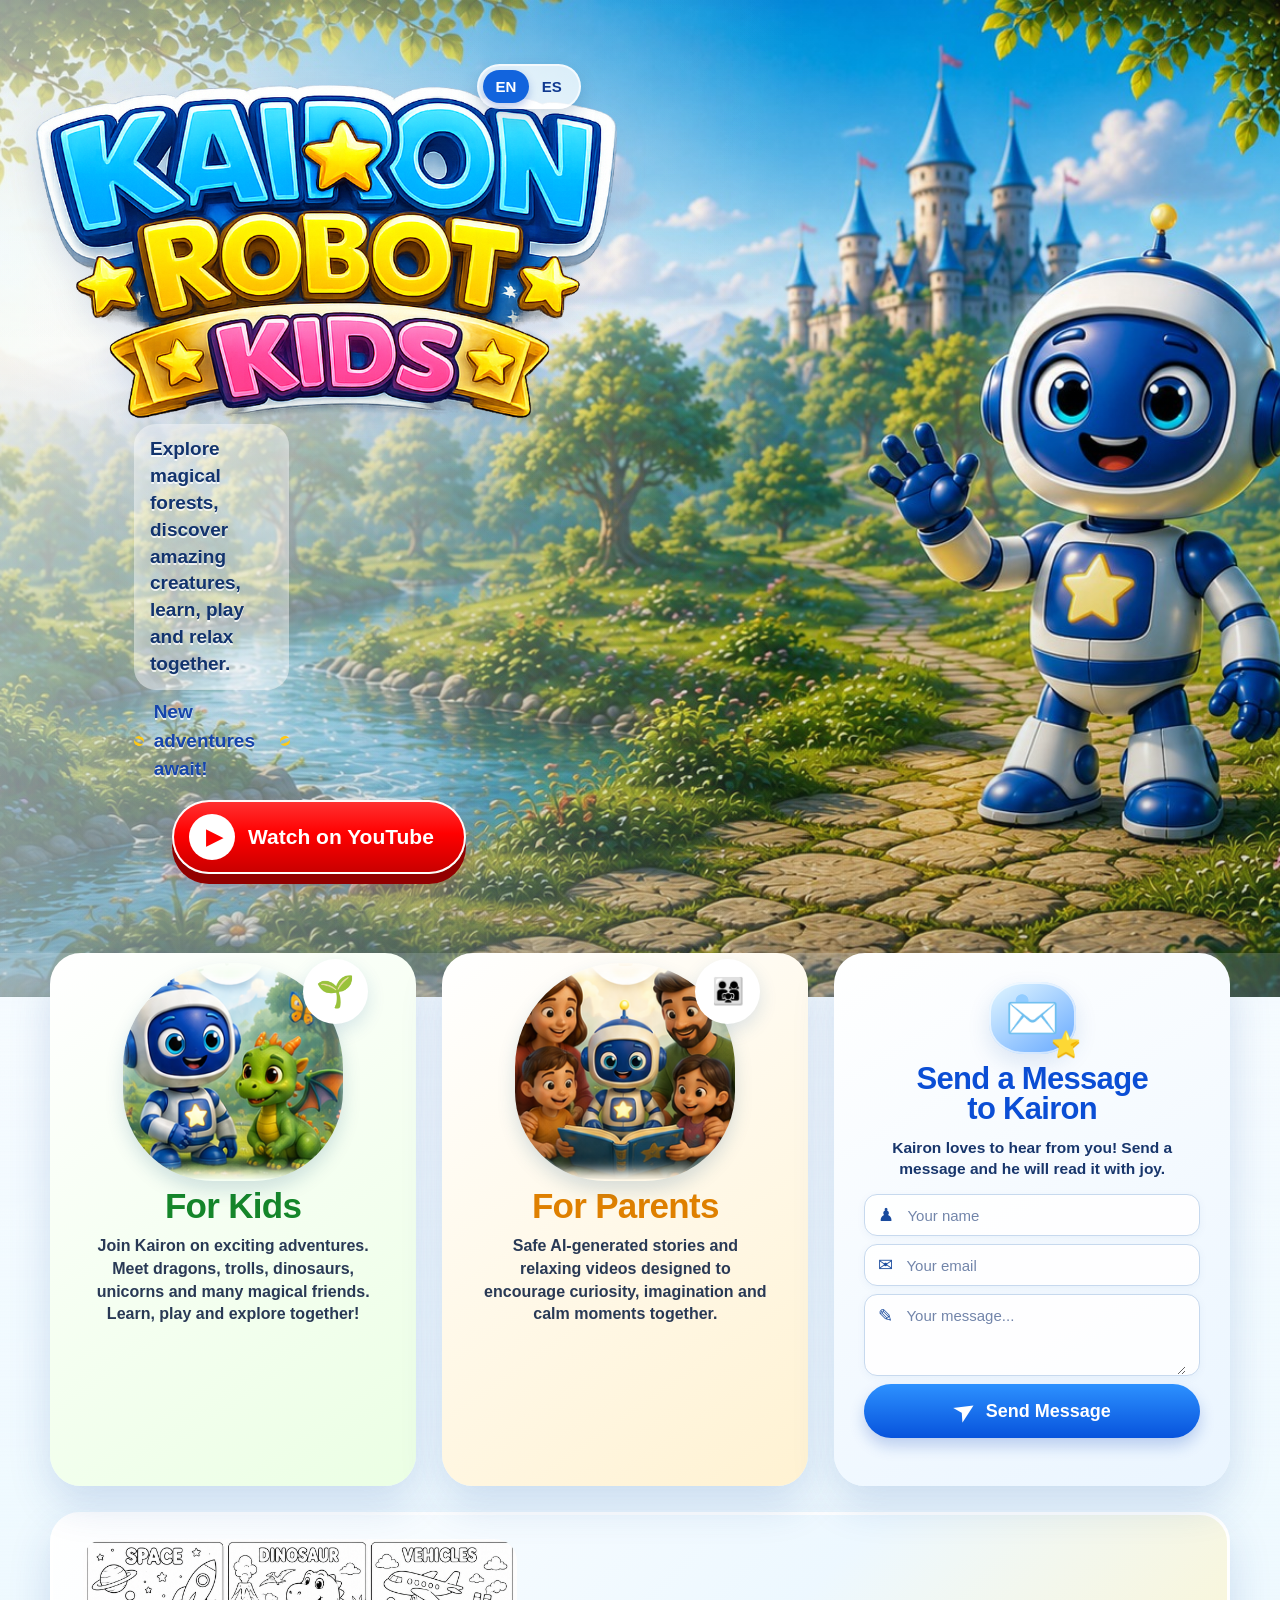
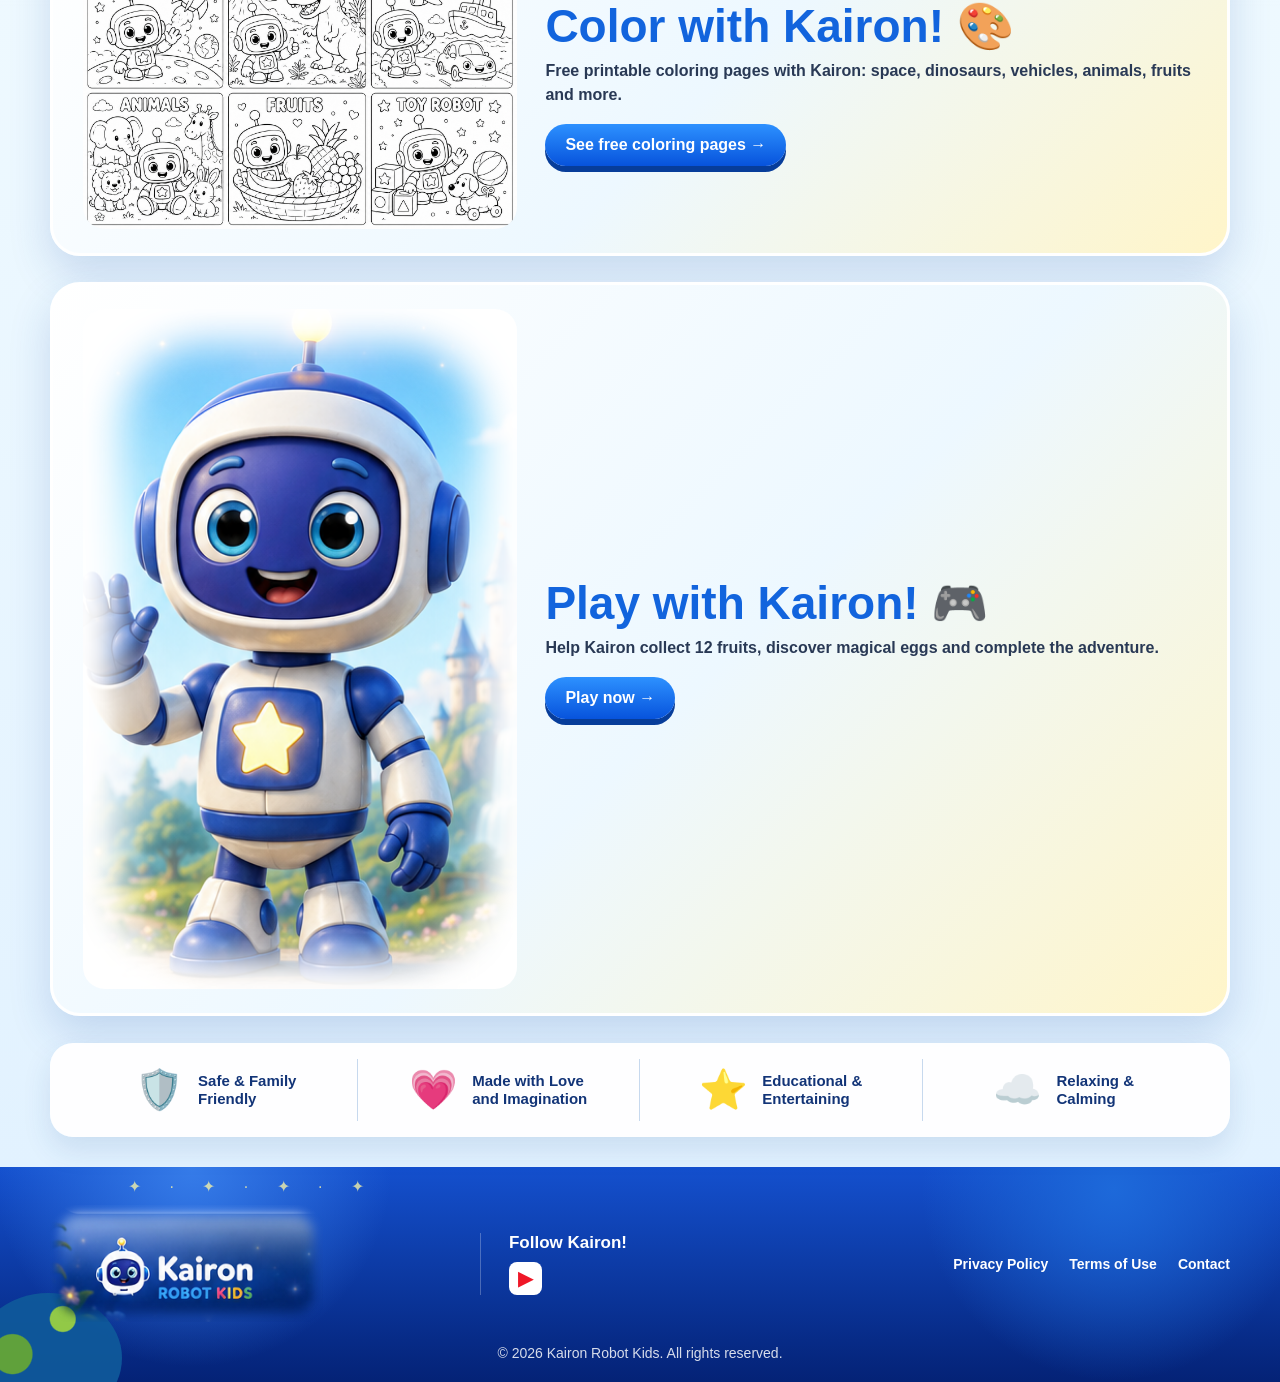
==== commit fd3e4f4a: "Add coloring and game cards" ====
--- a/index.html
+++ b/index.html
@@ -1,21 +1,13 @@
 <!doctype html>
 <html lang="en">
 <head>
-<!-- Google tag (gtag.js) -->
-<script async src="https://www.googletagmanager.com/gtag/js?id=G-DNQTW6FMEQ"></script>
-<script>
-  window.dataLayer = window.dataLayer || [];
-  function gtag(){dataLayer.push(arguments);}
-  gtag('js', new Date());
-
-  gtag('config', 'G-DNQTW6FMEQ');
-</script>
   <meta charset="utf-8">
   <meta name="viewport" content="width=device-width,initial-scale=1">
   <meta name="theme-color" content="#1b80df">
   <meta name="description" content="Kairon Robot Kids — magical stories, gentle learning and calm adventures.">
   <title>Kairon Robot Kids</title>
   <link rel="stylesheet" href="assets/styles.css">
+  <link rel="stylesheet" href="assets/coloring.css">
 </head>
 <body>
   <a class="skip-link" href="#content">Skip to content</a>
@@ -71,7 +63,7 @@
           <p data-i18n="parentsText">Safe AI-generated stories and relaxing videos designed to encourage curiosity, imagination and calm moments together.</p>
         </article>
 
-        <section class="message-card" aria-labelledby="message-title">
+        <section class="message-card" id="message" aria-labelledby="message-title">
           <div class="message-icon" aria-hidden="true">✉️<b>⭐</b></div>
           <h2 id="message-title" data-i18n-html="messageTitle">Send a Message<br>to Kairon</h2>
           <p data-i18n="messageText">Kairon loves to hear from you! Send a message and he will read it with joy.</p>
@@ -94,7 +86,36 @@
           </form>
         </section>
       </section>
+<!-- Kairon activities -->
 
+<a class="coloring-home-card" href="coloring.html" aria-label="Free coloring pages with Kairon">
+  <div class="coloring-home-art" aria-hidden="true">
+    <img src="assets/coloring/coloring-preview.png" alt="">
+  </div>
+
+  <div class="coloring-home-copy">
+    <h2>Color with Kairon! 🎨</h2>
+    <p>Free printable coloring pages with Kairon: space, dinosaurs, vehicles, animals, fruits and more.</p>
+    <span class="coloring-home-button">See free coloring pages →</span>
+  </div>
+</a>
+
+<a class="coloring-home-card"
+   href="https://xavirisco-jpg.github.io/kairon-magic-egg-rush/"
+   target="_blank"
+   rel="noopener"
+   aria-label="Play Kairon's Magic Fruit Hunt">
+
+  <div class="coloring-home-art">
+    <img src="assets/kairon-hero.png" alt="Kairon">
+  </div>
+
+  <div class="coloring-home-copy">
+    <h2>Play with Kairon! 🎮</h2>
+    <p>Help Kairon collect 12 fruits, discover magical eggs and complete the adventure.</p>
+    <span class="coloring-home-button">Play now →</span>
+  </div>
+</a>
       <section class="values" aria-label="Kairon values">
         <div class="value"><span aria-hidden="true">🛡️</span><p data-i18n-html="value1">Safe &amp; Family<br>Friendly</p></div>
         <div class="value"><span aria-hidden="true">💗</span><p data-i18n-html="value2">Made with Love<br>and Imagination</p></div>
@@ -117,7 +138,7 @@
       <nav class="footer-links" aria-label="Footer">
         <a href="privacy.html" data-i18n="privacy">Privacy Policy</a>
         <a href="terms.html" data-i18n="terms">Terms of Use</a>
-        <a href="mailto:xavirisco@gmail.com" data-i18n="contact">Contact</a>
+        <a href="#message" data-i18n="contact">Contact</a>
       </nav>
     </div>
     <p class="copyright">© <span id="year">2026</span> Kairon Robot Kids. <span data-i18n="rights">All rights reserved.</span></p>
--- a/assets/coloring.css
+++ b/assets/coloring.css
@@ -0,0 +1,14 @@
+/* Kairon Robot Kids - Coloring Pages */
+:root{--blue:#1264dd;--deep:#0b378f;--ink:#173563;--yellow:#ffd43b;--soft:#eef8ff;--paper:#fff}
+*{box-sizing:border-box}
+body{margin:0;font-family:"Trebuchet MS","Arial Rounded MT Bold",Arial,sans-serif;color:var(--ink);background:linear-gradient(180deg,#dff4ff,#f9fcff 35%,#edf8ff)}
+a{color:inherit;text-decoration:none}
+.wrap{width:min(1180px,calc(100% - 40px));margin:auto}
+.top{padding:22px 0 52px;background:radial-gradient(circle at 15% 5%,rgba(255,255,255,.9),transparent 26%),linear-gradient(145deg,#78caff,#e8f9ff 64%,#fff2ad)}
+.nav{display:flex;justify-content:space-between;align-items:center;gap:16px}.back{padding:10px 15px;border-radius:999px;background:#ffffffe6;color:var(--deep);font-weight:900;box-shadow:0 7px 18px #164e7a1c}.langs{display:flex;gap:4px;padding:4px;border-radius:999px;background:#ffffffe6}.langs button{border:0;border-radius:999px;background:transparent;padding:8px 12px;color:var(--deep);font:inherit;font-weight:900;cursor:pointer}.langs button.active{background:var(--blue);color:#fff}
+.hero{display:grid;grid-template-columns:.82fr 1.18fr;gap:34px;align-items:center;padding-top:30px}.hero h1{margin:0 0 12px;color:var(--blue);font-family:"Arial Rounded MT Bold","Trebuchet MS",Arial,sans-serif;font-size:clamp(48px,7vw,76px);line-height:.95;letter-spacing:-2px;text-shadow:0 3px #fff}.hero p{margin:0;max-width:620px;font-size:19px;line-height:1.5;font-weight:800}.hero img{display:block;width:100%;border:5px solid #fff;border-radius:26px;box-shadow:0 18px 34px #144f8a28}
+main{padding:34px 0 56px}.intro{margin:0 auto 28px;text-align:center;font-weight:800}.grid{display:grid;grid-template-columns:repeat(3,1fr);gap:22px}.card{overflow:hidden;border-radius:24px;background:#fff;box-shadow:0 15px 30px #1a4b8e20;border:2px solid #fff}.preview{aspect-ratio:1/1;display:grid;place-items:center;padding:8px;background:#fff}.preview img{display:block;width:100%;height:100%;object-fit:contain}.body{padding:17px 17px 19px}.body h2{margin:0 0 6px;color:var(--deep);font-size:24px}.body p{min-height:40px;margin:0 0 14px;color:#53647e;font-size:14px;line-height:1.4;font-weight:700}.actions{display:grid;grid-template-columns:1fr 1fr;gap:9px}.btn{display:flex;align-items:center;justify-content:center;min-height:45px;padding:9px 11px;border-radius:999px;background:linear-gradient(#2d91ff,#0753dc);color:#fff;font-size:13px;font-weight:900;box-shadow:0 5px 0 #073d9a}.btn.alt{background:#eef7ff;color:var(--blue);box-shadow:none;border:1px solid #d1e5fb}.note{margin:30px auto 0;padding:17px 20px;border-radius:18px;background:#fff;text-align:center;font-weight:800;box-shadow:0 10px 24px #1a4b8e18}.footer{padding:27px 0;background:linear-gradient(#1450ce,#05236f);color:#fff;text-align:center;font-weight:800}
+/* Add this class to the new home card. It is isolated from the existing site CSS. */
+.coloring-home-card{display:grid;grid-template-columns:minmax(230px,.8fr) 1.2fr;gap:28px;align-items:center;margin-top:26px;padding:24px 30px;border:3px solid #fff;border-radius:30px;background:linear-gradient(135deg,#fff,#edf8ff 55%,#fff5c9);box-shadow:0 18px 42px #2155a62e;overflow:hidden}.coloring-home-art{overflow:hidden;border-radius:22px;background:#fff}.coloring-home-art img{display:block;width:100%;height:auto}.coloring-home-copy h2{margin:0 0 10px;color:var(--blue);font-family:"Arial Rounded MT Bold","Trebuchet MS",Arial,sans-serif;font-size:clamp(32px,4vw,46px);line-height:1}.coloring-home-copy p{margin:0 0 17px;color:#293955;font-size:16px;line-height:1.5;font-weight:800}.coloring-home-button{display:inline-flex;padding:12px 20px;border-radius:999px;background:linear-gradient(#2d91ff,#0753dc);color:#fff;font-weight:900;box-shadow:0 6px 0 #073d9a}
+@media(max-width:850px){.hero,.coloring-home-card{grid-template-columns:1fr;text-align:center}.hero p,.coloring-home-copy p{margin-left:auto;margin-right:auto}.grid{grid-template-columns:1fr 1fr}.hero img{max-width:700px;margin:auto}}
+@media(max-width:560px){.wrap{width:calc(100% - 26px)}.grid{grid-template-columns:1fr}.actions{grid-template-columns:1fr}.hero h1{font-size:48px}.hero p{font-size:17px}.coloring-home-card{padding:18px}}
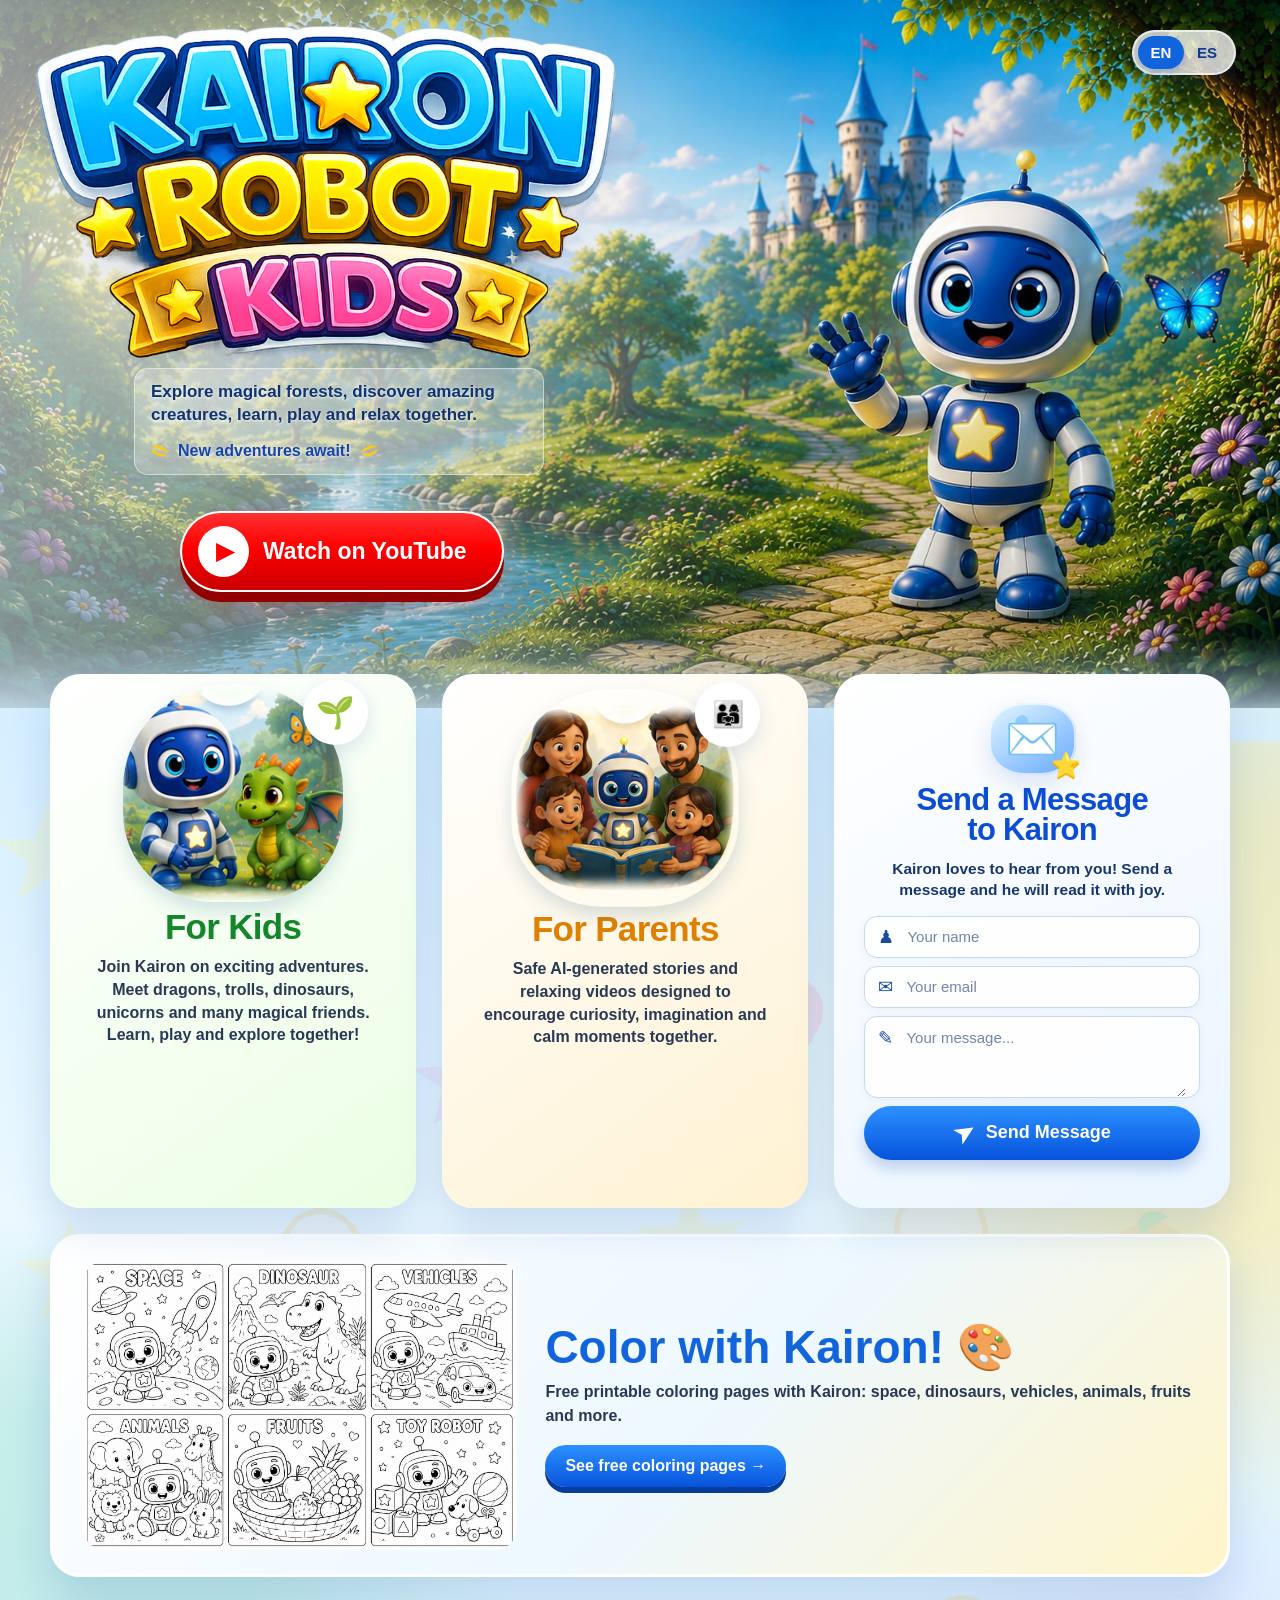
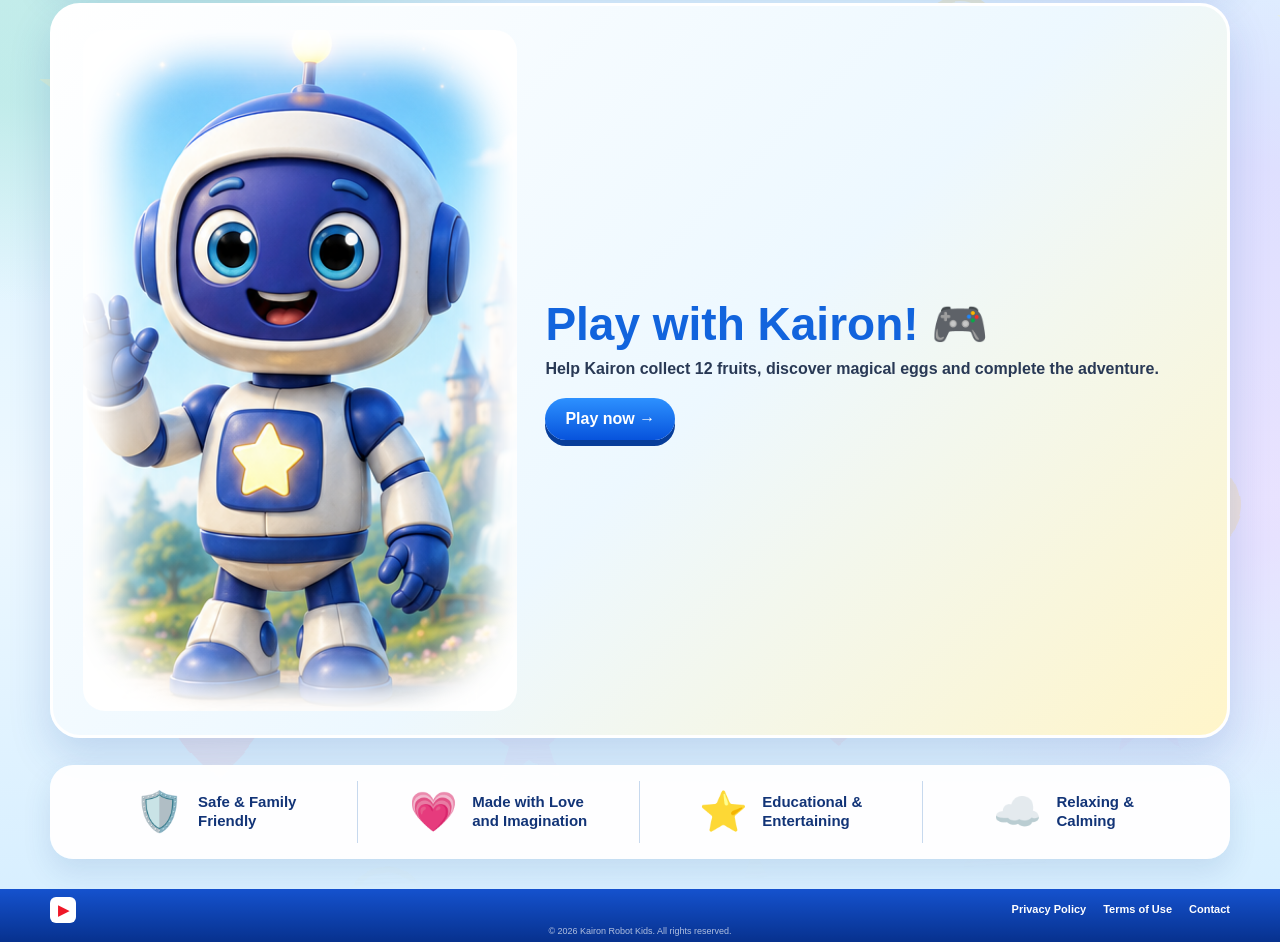
==== commit a6e7c824: "Load consented Google Analytics on pages Restore Google Analytics loading through assets/analytics.j" ====
--- a/index.html
+++ b/index.html
@@ -1,149 +1,150 @@
-<!doctype html>
-<html lang="en">
-<head>
-  <meta charset="utf-8">
-  <meta name="viewport" content="width=device-width,initial-scale=1">
-  <meta name="theme-color" content="#1b80df">
+<!doctype html>
+<html lang="en">
+<head>
+  <meta charset="utf-8">
+  <meta name="viewport" content="width=device-width,initial-scale=1">
+  <meta name="theme-color" content="#1b80df">
   <meta name="description" content="Kairon Robot Kids — magical stories, gentle learning and calm adventures.">
   <title>Kairon Robot Kids</title>
+  <script src="assets/analytics.js"></script>
   <link rel="stylesheet" href="assets/styles.css">
   <link rel="stylesheet" href="assets/coloring.css">
 </head>
-<body>
-  <a class="skip-link" href="#content">Skip to content</a>
-
-  <section class="hero" aria-label="Welcome to Kairon's magical world">
-    <div class="hero-shade" aria-hidden="true"></div>
-    <div class="wrap hero-inner">
-      <header class="site-header">
-        <div aria-hidden="true"></div>
-        <div class="language-switch" aria-label="Language">
-          <button class="lang active" type="button" data-lang="en" aria-pressed="true">EN</button>
-          <button class="lang" type="button" data-lang="es" aria-pressed="false">ES</button>
-        </div>
-      </header>
-
-      <div class="hero-content">
-        <div class="hero-copy">
-          <p class="eyebrow"><span>⭐</span> <span data-i18n="welcome">Welcome to the</span> <span>⭐</span></p>
-          <h1 data-i18n-html="heroTitle">magical<br>world of<br><strong>Kairon!</strong></h1>
-          <p class="hero-description" data-i18n="heroDescription">Explore magical forests, discover amazing creatures, learn, play and relax together.</p>
-          <p class="adventure-note"><i></i><span data-i18n="adventure">New adventures await!</span><i></i></p>
-          <a class="youtube-button" href="https://www.youtube.com/@KaironRobotKids" target="_blank" rel="noopener">
-            <span class="play-icon">▶</span>
-            <span data-i18n="watchYoutube">Watch on YouTube</span>
-          </a>
-        </div>
-
-        <div class="hero-character">
-          <img src="assets/kairon-hero.png" alt="Kairon waving in a magical forest">
-        </div>
-      </div>
-    </div>
-  </section>
-
-  <main id="content" class="content-section">
-    <div class="wrap">
-      <section class="cards" aria-label="About Kairon">
-        <article class="feature-card kids-card">
-          <div class="card-image-frame">
-            <img src="assets/kids-card.png" alt="Kairon meeting a friendly green dragon in the forest">
-            <span class="floating-icon" aria-hidden="true">🌱</span>
-          </div>
-          <h2 data-i18n="kidsTitle">For Kids</h2>
-          <p data-i18n="kidsText">Join Kairon on exciting adventures. Meet dragons, trolls, dinosaurs, unicorns and many magical friends. Learn, play and explore together!</p>
-        </article>
-
-        <article class="feature-card parents-card">
-          <div class="card-image-frame">
-            <img src="assets/parents-card.png" alt="A family reading with Kairon">
-            <span class="floating-icon family" aria-hidden="true">👨‍👩‍👧</span>
-          </div>
-          <h2 data-i18n="parentsTitle">For Parents</h2>
-          <p data-i18n="parentsText">Safe AI-generated stories and relaxing videos designed to encourage curiosity, imagination and calm moments together.</p>
-        </article>
-
-        <section class="message-card" id="message" aria-labelledby="message-title">
-          <div class="message-icon" aria-hidden="true">✉️<b>⭐</b></div>
-          <h2 id="message-title" data-i18n-html="messageTitle">Send a Message<br>to Kairon</h2>
-          <p data-i18n="messageText">Kairon loves to hear from you! Send a message and he will read it with joy.</p>
-
-          <form id="contact-form" novalidate>
-            <label class="field">
-              <span aria-hidden="true">♟</span>
-              <input id="contact-name" type="text" autocomplete="name" data-i18n-placeholder="namePlaceholder" placeholder="Your name" aria-label="Your name">
-            </label>
-            <label class="field">
-              <span aria-hidden="true">✉</span>
-              <input id="contact-email" type="email" autocomplete="email" data-i18n-placeholder="emailPlaceholder" placeholder="Your email" aria-label="Your email">
-            </label>
-            <label class="field text-area">
-              <span aria-hidden="true">✎</span>
-              <textarea id="contact-message" rows="3" data-i18n-placeholder="messagePlaceholder" placeholder="Your message..." aria-label="Your message"></textarea>
-            </label>
-            <button class="send-button" type="submit"><span aria-hidden="true">➤</span><span data-i18n="send">Send Message</span></button>
-            <p class="form-status" id="form-status" aria-live="polite"></p>
-          </form>
-        </section>
-      </section>
-<!-- Kairon activities -->
-
-<a class="coloring-home-card" href="coloring.html" aria-label="Free coloring pages with Kairon">
-  <div class="coloring-home-art" aria-hidden="true">
-    <img src="assets/coloring/coloring-preview.png" alt="">
-  </div>
-
-  <div class="coloring-home-copy">
-    <h2>Color with Kairon! 🎨</h2>
-    <p>Free printable coloring pages with Kairon: space, dinosaurs, vehicles, animals, fruits and more.</p>
-    <span class="coloring-home-button">See free coloring pages →</span>
-  </div>
-</a>
-
-<a class="coloring-home-card"
-   href="https://xavirisco-jpg.github.io/kairon-magic-egg-rush/"
-   target="_blank"
-   rel="noopener"
-   aria-label="Play Kairon's Magic Fruit Hunt">
-
-  <div class="coloring-home-art">
-    <img src="assets/kairon-hero.png" alt="Kairon">
-  </div>
-
-  <div class="coloring-home-copy">
-    <h2>Play with Kairon! 🎮</h2>
-    <p>Help Kairon collect 12 fruits, discover magical eggs and complete the adventure.</p>
-    <span class="coloring-home-button">Play now →</span>
-  </div>
-</a>
-      <section class="values" aria-label="Kairon values">
-        <div class="value"><span aria-hidden="true">🛡️</span><p data-i18n-html="value1">Safe &amp; Family<br>Friendly</p></div>
-        <div class="value"><span aria-hidden="true">💗</span><p data-i18n-html="value2">Made with Love<br>and Imagination</p></div>
-        <div class="value"><span aria-hidden="true">⭐</span><p data-i18n-html="value3">Educational &amp;<br>Entertaining</p></div>
-        <div class="value"><span aria-hidden="true">☁️</span><p data-i18n-html="value4">Relaxing &amp;<br>Calming</p></div>
-      </section>
-    </div>
-  </main>
-
-  <footer class="site-footer">
-    <div class="footer-stars" aria-hidden="true">✦ · ✦ · ✦ · ✦</div>
-    <div class="wrap footer-row">
-      <img class="footer-brand" src="assets/footer-logo.png" alt="Kairon Robot Kids">
-      <div class="footer-social">
-        <strong data-i18n="follow">Follow Kairon!</strong>
-        <div>
-          <a href="https://www.youtube.com/@KaironRobotKids" target="_blank" rel="noopener" aria-label="Kairon Robot Kids on YouTube">▶</a>
-        </div>
-      </div>
-      <nav class="footer-links" aria-label="Footer">
-        <a href="privacy.html" data-i18n="privacy">Privacy Policy</a>
-        <a href="terms.html" data-i18n="terms">Terms of Use</a>
-        <a href="#message" data-i18n="contact">Contact</a>
-      </nav>
-    </div>
-    <p class="copyright">© <span id="year">2026</span> Kairon Robot Kids. <span data-i18n="rights">All rights reserved.</span></p>
-  </footer>
-
-  <script src="assets/script.js"></script>
-</body>
-</html>
+<body>
+  <a class="skip-link" href="#content">Skip to content</a>
+
+  <section class="hero" aria-label="Welcome to Kairon's magical world">
+    <div class="hero-shade" aria-hidden="true"></div>
+    <div class="wrap hero-inner">
+      <header class="site-header">
+        <div aria-hidden="true"></div>
+        <div class="language-switch" aria-label="Language">
+          <button class="lang active" type="button" data-lang="en" aria-pressed="true">EN</button>
+          <button class="lang" type="button" data-lang="es" aria-pressed="false">ES</button>
+        </div>
+      </header>
+
+      <div class="hero-content">
+        <div class="hero-copy">
+          <p class="eyebrow"><span>⭐</span> <span data-i18n="welcome">Welcome to the</span> <span>⭐</span></p>
+          <h1 data-i18n-html="heroTitle">magical<br>world of<br><strong>Kairon!</strong></h1>
+          <p class="hero-description" data-i18n="heroDescription">Explore magical forests, discover amazing creatures, learn, play and relax together.</p>
+          <p class="adventure-note"><i></i><span data-i18n="adventure">New adventures await!</span><i></i></p>
+          <a class="youtube-button" href="https://www.youtube.com/@KaironRobotKids" target="_blank" rel="noopener">
+            <span class="play-icon">▶</span>
+            <span data-i18n="watchYoutube">Watch on YouTube</span>
+          </a>
+        </div>
+
+        <div class="hero-character">
+          <img src="assets/kairon-hero.png" alt="Kairon waving in a magical forest">
+        </div>
+      </div>
+    </div>
+  </section>
+
+  <main id="content" class="content-section">
+    <div class="wrap">
+      <section class="cards" aria-label="About Kairon">
+        <article class="feature-card kids-card">
+          <div class="card-image-frame">
+            <img src="assets/kids-card.png" alt="Kairon meeting a friendly green dragon in the forest">
+            <span class="floating-icon" aria-hidden="true">🌱</span>
+          </div>
+          <h2 data-i18n="kidsTitle">For Kids</h2>
+          <p data-i18n="kidsText">Join Kairon on exciting adventures. Meet dragons, trolls, dinosaurs, unicorns and many magical friends. Learn, play and explore together!</p>
+        </article>
+
+        <article class="feature-card parents-card">
+          <div class="card-image-frame">
+            <img src="assets/parents-card.png" alt="A family reading with Kairon">
+            <span class="floating-icon family" aria-hidden="true">👨‍👩‍👧</span>
+          </div>
+          <h2 data-i18n="parentsTitle">For Parents</h2>
+          <p data-i18n="parentsText">Safe AI-generated stories and relaxing videos designed to encourage curiosity, imagination and calm moments together.</p>
+        </article>
+
+        <section class="message-card" id="message" aria-labelledby="message-title">
+          <div class="message-icon" aria-hidden="true">✉️<b>⭐</b></div>
+          <h2 id="message-title" data-i18n-html="messageTitle">Send a Message<br>to Kairon</h2>
+          <p data-i18n="messageText">Kairon loves to hear from you! Send a message and he will read it with joy.</p>
+
+          <form id="contact-form" novalidate>
+            <label class="field">
+              <span aria-hidden="true">♟</span>
+              <input id="contact-name" type="text" autocomplete="name" data-i18n-placeholder="namePlaceholder" placeholder="Your name" aria-label="Your name">
+            </label>
+            <label class="field">
+              <span aria-hidden="true">✉</span>
+              <input id="contact-email" type="email" autocomplete="email" data-i18n-placeholder="emailPlaceholder" placeholder="Your email" aria-label="Your email">
+            </label>
+            <label class="field text-area">
+              <span aria-hidden="true">✎</span>
+              <textarea id="contact-message" rows="3" data-i18n-placeholder="messagePlaceholder" placeholder="Your message..." aria-label="Your message"></textarea>
+            </label>
+            <button class="send-button" type="submit"><span aria-hidden="true">➤</span><span data-i18n="send">Send Message</span></button>
+            <p class="form-status" id="form-status" aria-live="polite"></p>
+          </form>
+        </section>
+      </section>
+<!-- Kairon activities -->
+
+<a class="coloring-home-card" href="coloring.html" aria-label="Free coloring pages with Kairon">
+  <div class="coloring-home-art" aria-hidden="true">
+    <img src="assets/coloring/coloring-preview.png" alt="">
+  </div>
+
+  <div class="coloring-home-copy">
+    <h2>Color with Kairon! 🎨</h2>
+    <p>Free printable coloring pages with Kairon: space, dinosaurs, vehicles, animals, fruits and more.</p>
+    <span class="coloring-home-button">See free coloring pages →</span>
+  </div>
+</a>
+
+<a class="coloring-home-card"
+   href="https://xavirisco-jpg.github.io/kairon-magic-egg-rush/"
+   target="_blank"
+   rel="noopener"
+   aria-label="Play Kairon's Magic Fruit Hunt">
+
+  <div class="coloring-home-art">
+    <img src="assets/kairon-hero.png" alt="Kairon">
+  </div>
+
+  <div class="coloring-home-copy">
+    <h2>Play with Kairon! 🎮</h2>
+    <p>Help Kairon collect 12 fruits, discover magical eggs and complete the adventure.</p>
+    <span class="coloring-home-button">Play now →</span>
+  </div>
+</a>
+      <section class="values" aria-label="Kairon values">
+        <div class="value"><span aria-hidden="true">🛡️</span><p data-i18n-html="value1">Safe &amp; Family<br>Friendly</p></div>
+        <div class="value"><span aria-hidden="true">💗</span><p data-i18n-html="value2">Made with Love<br>and Imagination</p></div>
+        <div class="value"><span aria-hidden="true">⭐</span><p data-i18n-html="value3">Educational &amp;<br>Entertaining</p></div>
+        <div class="value"><span aria-hidden="true">☁️</span><p data-i18n-html="value4">Relaxing &amp;<br>Calming</p></div>
+      </section>
+    </div>
+  </main>
+
+  <footer class="site-footer">
+    <div class="footer-stars" aria-hidden="true">✦ · ✦ · ✦ · ✦</div>
+    <div class="wrap footer-row">
+      <img class="footer-brand" src="assets/footer-logo.png" alt="Kairon Robot Kids">
+      <div class="footer-social">
+        <strong data-i18n="follow">Follow Kairon!</strong>
+        <div>
+          <a href="https://www.youtube.com/@KaironRobotKids" target="_blank" rel="noopener" aria-label="Kairon Robot Kids on YouTube">▶</a>
+        </div>
+      </div>
+      <nav class="footer-links" aria-label="Footer">
+        <a href="privacy.html" data-i18n="privacy">Privacy Policy</a>
+        <a href="terms.html" data-i18n="terms">Terms of Use</a>
+        <a href="#message" data-i18n="contact">Contact</a>
+      </nav>
+    </div>
+    <p class="copyright">© <span id="year">2026</span> Kairon Robot Kids. <span data-i18n="rights">All rights reserved.</span></p>
+  </footer>
+
+  <script src="assets/script.js"></script>
+</body>
+</html>
--- a/assets/styles.css
+++ b/assets/styles.css
@@ -836,3 +836,877 @@
     margin-top: 0 !important;
   }
 }
+
+/* =========================================================
+   Kairon Robot Kids — FAMILY CARD CROP FIX
+   Keeps the parents/family card safely readable by showing more
+   of the original image instead of cropping too tight.
+   ========================================================= */
+
+.parents-card .card-image-frame {
+  height: 222px !important;
+  margin-top: -12px !important;
+  margin-bottom: 4px !important;
+}
+
+.parents-card .card-image-frame img {
+  width: 232px !important;
+  height: 222px !important;
+  object-fit: contain !important;
+  object-position: center center !important;
+  border-radius: 44% 44% 40% 40% !important;
+  transform: translateY(1px) scale(0.98) !important;
+  background: rgba(255, 255, 255, 0.22) !important;
+}
+
+@media (max-width: 850px) {
+  .parents-card .card-image-frame img {
+    width: 238px !important;
+    height: 226px !important;
+  }
+}
+
+/* =========================================================
+   Kairon Robot Kids — LANGUAGE SWITCH POSITION LOCK
+   Keeps EN/ES anchored to the top-right of the hero.
+   ========================================================= */
+.hero-inner {
+  position: relative !important;
+}
+
+.site-header {
+  position: absolute !important;
+  top: 0 !important;
+  right: 0 !important;
+  left: 0 !important;
+  width: 100% !important;
+  padding-top: 30px !important;
+  pointer-events: none !important;
+}
+
+.language-switch {
+  position: absolute !important;
+  top: 30px !important;
+  right: 0 !important;
+  margin: 0 !important;
+  pointer-events: auto !important;
+  z-index: 10 !important;
+}
+
+@media (max-width: 850px) {
+  .site-header {
+    padding-top: 19px !important;
+  }
+
+  .language-switch {
+    top: 19px !important;
+    right: 0 !important;
+  }
+}
+
+@media (max-width: 430px) {
+  .language-switch {
+    transform: scale(.94) !important;
+    transform-origin: right top !important;
+  }
+}
+/* EN / ES - posición REALMENTE definitiva */
+.hero {
+  position: relative !important;
+}
+
+.hero-inner {
+  position: static !important;
+}
+
+.site-header {
+  position: static !important;
+  width: auto !important;
+  padding: 0 !important;
+  pointer-events: none !important;
+}
+
+.hero .language-switch {
+  position: absolute !important;
+  top: 30px !important;
+  right: 44px !important;
+  left: auto !important;
+  margin: 0 !important;
+  transform: none !important;
+  z-index: 100 !important;
+  pointer-events: auto !important;
+}
+
+@media (max-width: 850px) {
+  .hero .language-switch {
+    top: 18px !important;
+    right: 18px !important;
+  }
+}
+/* DESCRIPCIÓN BAJO EL LOGO - ajuste final */
+.hero-description {
+  width: 430px !important;
+  max-width: 430px !important;
+  box-sizing: border-box !important;
+
+  margin: 4px 0 10px 66px !important;
+  padding: 13px 18px !important;
+
+  color: #12336d !important;
+  font-size: 18px !important;
+  line-height: 1.38 !important;
+  font-weight: 800 !important;
+
+  background: rgba(255, 255, 255, 0.38) !important;
+  border: 1px solid rgba(255, 255, 255, 0.55) !important;
+  border-radius: 18px !important;
+
+  backdrop-filter: blur(6px) !important;
+  -webkit-backdrop-filter: blur(6px) !important;
+
+  box-shadow:
+    0 8px 22px rgba(12, 54, 125, 0.10),
+    inset 0 1px 0 rgba(255, 255, 255, 0.55) !important;
+
+  text-shadow: 0 1px 3px rgba(255, 255, 255, 0.75) !important;
+}
+
+@media (max-width: 850px) {
+  .hero-description {
+    width: min(390px, 88vw) !important;
+    max-width: min(390px, 88vw) !important;
+    margin: 4px auto 10px !important;
+    padding: 12px 16px !important;
+    font-size: 17px !important;
+  }
+}
+/* HERO TEXT BLOCK - descripción + adventures */
+
+.hero-description {
+  width: 410px !important;
+  max-width: 410px !important;
+  min-width: 0 !important;
+
+  margin: 6px 0 0 66px !important;
+  padding: 12px 16px 7px !important;
+
+  box-sizing: border-box !important;
+
+  color: #12336d !important;
+  font-size: 17px !important;
+  line-height: 1.35 !important;
+  font-weight: 800 !important;
+
+  background: rgba(255,255,255,.25) !important;
+  border: 1px solid rgba(255,255,255,.48) !important;
+  border-bottom: 0 !important;
+
+  border-radius: 14px 14px 0 0 !important;
+
+  box-shadow: none !important;
+  backdrop-filter: blur(4px) !important;
+  -webkit-backdrop-filter: blur(4px) !important;
+
+  text-shadow: 0 1px 3px rgba(255,255,255,.85) !important;
+}
+
+.adventure-note,
+.adventure {
+  width: 410px !important;
+  max-width: 410px !important;
+  min-height: 0 !important;
+
+  box-sizing: border-box !important;
+
+  margin: 0 0 18px 66px !important;
+  padding: 5px 16px 11px !important;
+
+  justify-content: flex-start !important;
+
+  color: #1544ac !important;
+  font-size: 16px !important;
+  font-weight: 900 !important;
+
+  background: rgba(255,255,255,.25) !important;
+  border: 1px solid rgba(255,255,255,.48) !important;
+  border-top: 0 !important;
+
+  border-radius: 0 0 14px 14px !important;
+
+  backdrop-filter: blur(4px) !important;
+  -webkit-backdrop-filter: blur(4px) !important;
+
+  text-shadow: 0 1px 3px rgba(255,255,255,.85) !important;
+}
+
+@media (max-width: 850px) {
+  .hero-description,
+  .adventure-note,
+  .adventure {
+    width: min(390px, 88vw) !important;
+    max-width: 390px !important;
+    margin-left: auto !important;
+    margin-right: auto !important;
+  }
+}
+/* =========================================================
+   FOOTER COMPACTO V1 - LIMPIO
+   ========================================================= */
+
+.site-footer {
+  position: relative !important;
+  overflow: hidden !important;
+
+  padding: 14px 0 10px !important;
+  min-height: 0 !important;
+
+  background: linear-gradient(180deg, #1450ce, #082b8f) !important;
+}
+
+/* Quitamos decoraciones */
+.site-footer::before {
+  display: none !important;
+}
+
+.footer-stars {
+  display: none !important;
+}
+
+/* Quitamos logo del footer */
+.footer-brand {
+  display: none !important;
+}
+
+/* Fila principal */
+.footer-row {
+  display: grid !important;
+  grid-template-columns: auto 1fr !important;
+  align-items: center !important;
+
+  gap: 24px !important;
+  min-height: 0 !important;
+}
+
+/* Bloque social */
+.footer-social {
+  padding: 0 !important;
+  border-left: 0 !important;
+}
+
+/* Quitamos "Follow Kairon!" */
+.footer-social strong {
+  display: none !important;
+}
+
+.footer-social div {
+  display: flex !important;
+  align-items: center !important;
+  gap: 8px !important;
+}
+
+/* Botón YouTube */
+.footer-social a {
+  display: grid !important;
+  width: 30px !important;
+  height: 30px !important;
+  place-items: center !important;
+
+  border-radius: 8px !important;
+
+  color: #ef1727 !important;
+  background: #fff !important;
+
+  font-size: 17px !important;
+  font-weight: 900 !important;
+}
+
+/* Enlaces legales/contacto */
+.footer-links {
+  display: flex !important;
+  align-items: center !important;
+  justify-content: flex-end !important;
+
+  gap: 18px !important;
+
+  font-size: 13px !important;
+  font-weight: 800 !important;
+}
+
+.footer-links a {
+  white-space: nowrap !important;
+}
+
+.footer-links a:hover,
+.footer-links a:focus-visible {
+  text-decoration: underline !important;
+}
+
+/* Copyright */
+.copyright {
+  margin: 8px 0 0 !important;
+
+  color: rgba(255,255,255,.72) !important;
+  text-align: center !important;
+
+  font-size: 11px !important;
+  line-height: 1.2 !important;
+}
+
+/* Móvil */
+@media (max-width: 650px) {
+
+  .site-footer {
+    padding: 12px 0 10px !important;
+  }
+
+  .footer-row {
+    grid-template-columns: 1fr !important;
+    justify-items: center !important;
+
+    gap: 10px !important;
+  }
+
+  .footer-links {
+    justify-content: center !important;
+    flex-wrap: wrap !important;
+
+    gap: 8px 14px !important;
+  }
+
+  .copyright {
+    margin-top: 8px !important;
+  }
+}
+/* =========================================================
+   FONDO GENERAL V1 - CAMBIO VISIBLE
+   ========================================================= */
+
+body {
+  background: #cfeeff !important;
+}
+
+/* Toda la zona bajo el hero */
+.content-section {
+  position: relative !important;
+
+  background:
+
+    /* gran nube blanca arriba izquierda */
+    radial-gradient(
+      ellipse at 0% 10%,
+      rgba(255,255,255,.95) 0 180px,
+      rgba(255,255,255,.45) 300px,
+      transparent 480px
+    ),
+
+    /* resplandor amarillo arriba derecha */
+    radial-gradient(
+      ellipse at 100% 20%,
+      rgba(255,225,105,.48) 0 170px,
+      rgba(255,240,180,.25) 300px,
+      transparent 470px
+    ),
+
+    /* mancha verde pastel */
+    radial-gradient(
+      ellipse at 5% 52%,
+      rgba(110,225,180,.38) 0 190px,
+      rgba(160,240,210,.18) 330px,
+      transparent 500px
+    ),
+
+    /* mancha rosa/lila */
+    radial-gradient(
+      ellipse at 96% 58%,
+      rgba(230,160,255,.30) 0 180px,
+      rgba(240,200,255,.15) 320px,
+      transparent 500px
+    ),
+
+    /* azul más vivo abajo */
+    radial-gradient(
+      ellipse at 20% 90%,
+      rgba(80,180,255,.38) 0 180px,
+      transparent 460px
+    ),
+
+    /* luz cálida final */
+    radial-gradient(
+      ellipse at 85% 92%,
+      rgba(255,205,100,.34) 0 170px,
+      transparent 430px
+    ),
+
+    /* base */
+    linear-gradient(
+      180deg,
+      #cfeeff 0%,
+      #e8f8ff 24%,
+      #d9f4ff 48%,
+      #eef9ff 72%,
+      #d8efff 100%
+    ) !important;
+}
+
+/* Las zonas interiores no tapan el fondo */
+.content-section > .wrap {
+  position: relative !important;
+  z-index: 1 !important;
+}
+/* =========================================================
+   TRANSICIÓN HERO + DECORACIÓN CARTOON PASTEL
+   ========================================================= */
+
+.content-section {
+  position: relative !important;
+  isolation: isolate !important;
+  overflow: hidden !important;
+}
+
+/* Franja que suaviza el corte bosque → fondo */
+.content-section::after {
+  content: "" !important;
+  position: absolute !important;
+
+  top: -85px !important;
+  left: 0 !important;
+  right: 0 !important;
+  height: 135px !important;
+
+  pointer-events: none !important;
+  z-index: 0 !important;
+
+  background:
+    linear-gradient(
+      180deg,
+      rgba(215, 241, 255, 0) 0%,
+      rgba(215, 241, 255, .22) 25%,
+      rgba(215, 241, 255, .65) 62%,
+      #d9efff 100%
+    ) !important;
+}
+
+/* Decoración grande del fondo */
+.content-section::before {
+  content:
+    "⭐        🍓          🥚        ⭐          🍊\A"
+    "      🥚          🍎              ⭐        🍉\A"
+    "  🍌             ⭐         🥚          🍓\A"
+    "        ⭐            🍊          🥚            ⭐"
+    !important;
+
+  white-space: pre-wrap !important;
+
+  position: absolute !important;
+  inset: 100px -50px 0 -50px !important;
+
+  z-index: 0 !important;
+  pointer-events: none !important;
+
+  font-size: clamp(70px, 7vw, 115px) !important;
+  line-height: 3.1 !important;
+  letter-spacing: 18px !important;
+  word-spacing: 50px !important;
+
+  opacity: .11 !important;
+
+  filter:
+    saturate(.65)
+    brightness(1.18)
+    contrast(.90) !important;
+
+  transform: rotate(-3deg) !important;
+}
+
+/* Todo el contenido real queda encima */
+.content-section > .wrap {
+  position: relative !important;
+  z-index: 2 !important;
+}
+
+/* En móvil, algo menos bestia */
+@media (max-width: 700px) {
+
+  .content-section::before {
+    inset: 90px -30px 0 -30px !important;
+
+    font-size: 65px !important;
+    line-height: 3.5 !important;
+    word-spacing: 25px !important;
+
+    opacity: .09 !important;
+  }
+
+  .content-section::after {
+    top: -60px !important;
+    height: 105px !important;
+  }
+}
+/* =========================================================
+   YOUTUBE CTA - MÁS GRANDE Y MEJOR CENTRADO
+   ========================================================= */
+
+.youtube-button {
+  min-width: 324px !important;   /* aprox. +10% */
+  padding: 13px 28px 13px 16px !important;
+
+  margin-left: 112px !important;
+  margin-top: 18px !important;
+
+  gap: 14px !important;
+
+  font-size: 23px !important;
+}
+
+.play-icon {
+  width: 51px !important;
+  height: 51px !important;
+
+  font-size: 23px !important;
+}
+
+/* móvil */
+@media (max-width: 850px) {
+  .youtube-button {
+    min-width: 300px !important;
+    margin-left: auto !important;
+    margin-right: auto !important;
+
+    font-size: 21px !important;
+  }
+
+  .play-icon {
+    width: 47px !important;
+    height: 47px !important;
+  }
+}
+/* =========================================================
+   FONDO CARTOON + TRANSICIÓN + SEPARACIÓN TARJETAS
+   ========================================================= */
+
+.content-section {
+  position: relative !important;
+
+  /* eliminamos el solapamiento antiguo con el hero */
+  margin-top: 0 !important;
+
+  /* aprox. 7 mm de aire antes de las tarjetas */
+  padding-top: 26px !important;
+  padding-bottom: 30px !important;
+
+  overflow: visible !important;
+  isolation: isolate !important;
+
+  background:
+    radial-gradient(
+      ellipse at 95% 18%,
+      rgba(255, 226, 120, .42) 0 170px,
+      transparent 430px
+    ),
+
+    radial-gradient(
+      ellipse at 5% 48%,
+      rgba(135, 220, 190, .32) 0 190px,
+      transparent 450px
+    ),
+
+    radial-gradient(
+      ellipse at 94% 70%,
+      rgba(220, 170, 255, .28) 0 190px,
+      transparent 450px
+    ),
+
+    linear-gradient(
+      180deg,
+      #d5efff 0%,
+      #eaf8ff 28%,
+      #dcf3ff 55%,
+      #edf8ff 78%,
+      #d8efff 100%
+    ) !important;
+}
+
+
+/* =========================================================
+   TRANSICIÓN BOSQUE → CIELO
+   Se mete ligeramente encima del final del hero
+   ========================================================= */
+
+.content-section::after {
+  content: "" !important;
+
+  position: absolute !important;
+
+  top: -72px !important;
+  left: 0 !important;
+  right: 0 !important;
+
+  height: 105px !important;
+
+  z-index: 0 !important;
+  pointer-events: none !important;
+
+  background: linear-gradient(
+    180deg,
+    rgba(213, 239, 255, 0) 0%,
+    rgba(213, 239, 255, .18) 22%,
+    rgba(213, 239, 255, .48) 52%,
+    rgba(213, 239, 255, .82) 78%,
+    #d5efff 100%
+  ) !important;
+}
+
+
+/* =========================================================
+   DIBUJOS CARTOON PASTEL DE FONDO
+   estrellas + huevos + frutas
+   ========================================================= */
+
+.content-section::before {
+  content: "" !important;
+
+  position: absolute !important;
+  inset: 15px 0 0 0 !important;
+
+  z-index: 0 !important;
+  pointer-events: none !important;
+
+  opacity: .55 !important;
+
+  background-image:
+    url("data:image/svg+xml,%3Csvg xmlns='http://www.w3.org/2000/svg' width='620' height='420' viewBox='0 0 620 420'%3E%3Cg opacity='.72'%3E%3Cpolygon points='70,18 84,55 124,55 92,78 104,116 70,93 36,116 48,78 16,55 56,55' fill='%23ffe48a'/%3E%3Cellipse cx='320' cy='78' rx='44' ry='56' fill='%23fff3c4' stroke='%23f5c46c' stroke-width='6'/%3E%3Ccircle cx='528' cy='122' r='46' fill='%23ffc17a'/%3E%3Cpath d='M515 78 Q528 56 548 72 Q533 79 521 89Z' fill='%237fd9a8'/%3E%3Cpath d='M112 286 C92 252 122 224 160 236 C198 224 228 252 208 286 C190 320 160 342 160 342 C160 342 130 320 112 286Z' fill='%23ff9fb6'/%3E%3Cpath d='M128 238 Q160 210 192 238 Q160 246 128 238Z' fill='%237fd9a8'/%3E%3Cpolygon points='470,270 483,304 520,304 490,326 501,362 470,340 439,362 450,326 420,304 457,304' fill='%23d7b5ff'/%3E%3C/g%3E%3C/svg%3E") !important;
+
+  background-size: 620px 420px !important;
+  background-repeat: repeat !important;
+  background-position: 20px 30px !important;
+}
+
+
+/* El contenido real siempre por encima de los dibujos */
+.content-section > .wrap {
+  position: relative !important;
+  z-index: 2 !important;
+}
+
+
+/* Tarjetas con separación clara respecto al hero */
+.cards {
+  margin-top: 0 !important;
+}
+
+
+/* =========================================================
+   MÓVIL
+   ========================================================= */
+
+@media (max-width: 700px) {
+
+  .content-section {
+    padding-top: 22px !important;
+  }
+
+  .content-section::after {
+    top: -55px !important;
+    height: 82px !important;
+  }
+
+  .content-section::before {
+    opacity: .42 !important;
+    background-size: 470px 320px !important;
+  }
+}
+/* =========================================================
+   TARJETAS - SOLAPE SUAVE CON EL HERO
+   Aproximadamente 0,7 cm
+   ========================================================= */
+
+.content-section {
+  margin-top: 0 !important;
+  padding-top: 0 !important;
+  overflow: visible !important;
+}
+
+.cards {
+  position: relative !important;
+  z-index: 3 !important;
+
+  margin-top: -27px !important;
+}
+
+/* En móvil, un poco menos de solape */
+@media (max-width: 700px) {
+  .cards {
+    margin-top: -18px !important;
+  }
+}
+/* =========================================================
+   REMATE FINAL V1
+   Fondo limpio antes del footer + footer más fino
+   ========================================================= */
+
+
+/* Los dibujos desaparecen suavemente antes del pie */
+.content-section::before {
+  -webkit-mask-image: linear-gradient(
+    to bottom,
+    #000 0%,
+    #000 82%,
+    rgba(0,0,0,.75) 89%,
+    rgba(0,0,0,.25) 95%,
+    transparent 100%
+  ) !important;
+
+  mask-image: linear-gradient(
+    to bottom,
+    #000 0%,
+    #000 82%,
+    rgba(0,0,0,.75) 89%,
+    rgba(0,0,0,.25) 95%,
+    transparent 100%
+  ) !important;
+}
+
+
+/* =========================================================
+   FOOTER ULTRACOMPACTO
+   ========================================================= */
+
+.site-footer {
+  position: relative !important;
+  z-index: 10 !important;
+
+  min-height: 0 !important;
+  padding: 7px 0 5px !important;
+
+  color: #fff !important;
+  background: linear-gradient(
+    180deg,
+    #1552ce 0%,
+    #07318e 100%
+  ) !important;
+}
+
+
+/* absolutamente nada decorativo dentro del pie */
+.site-footer::before,
+.site-footer::after,
+.footer-stars,
+.footer-brand {
+  display: none !important;
+}
+
+
+/* fila única */
+.footer-row {
+  display: grid !important;
+  grid-template-columns: auto 1fr !important;
+
+  align-items: center !important;
+
+  min-height: 28px !important;
+  gap: 20px !important;
+}
+
+
+/* YouTube */
+.footer-social {
+  padding: 0 !important;
+  margin: 0 !important;
+  border: 0 !important;
+}
+
+.footer-social strong {
+  display: none !important;
+}
+
+.footer-social div {
+  display: flex !important;
+  align-items: center !important;
+}
+
+.footer-social a {
+  display: grid !important;
+
+  width: 26px !important;
+  height: 26px !important;
+
+  place-items: center !important;
+
+  border-radius: 6px !important;
+
+  color: #ef1727 !important;
+  background: #fff !important;
+
+  font-size: 14px !important;
+}
+
+
+/* enlaces */
+.footer-links {
+  display: flex !important;
+
+  justify-content: flex-end !important;
+  align-items: center !important;
+
+  gap: 17px !important;
+
+  font-size: 11px !important;
+  line-height: 1 !important;
+  font-weight: 800 !important;
+}
+
+
+/* copyright mínimo */
+.copyright {
+  margin: 3px 0 0 !important;
+
+  color: rgba(255,255,255,.68) !important;
+
+  font-size: 9px !important;
+  line-height: 1.1 !important;
+  text-align: center !important;
+}
+
+
+/* móvil */
+@media (max-width: 650px) {
+
+  .site-footer {
+    padding: 8px 0 6px !important;
+  }
+
+  .footer-row {
+    grid-template-columns: auto 1fr !important;
+    gap: 12px !important;
+  }
+
+  .footer-links {
+    justify-content: flex-end !important;
+    gap: 10px !important;
+
+    font-size: 10px !important;
+  }
+
+  .copyright {
+    font-size: 8px !important;
+  }
+}
+/* =========================================================
+   TARJETAS - SOLAPE REAL SOBRE EL HERO
+   ========================================================= */
+
+.cards {
+  position: relative !important;
+  z-index: 20 !important;
+
+  transform: translateY(-34px) !important;
+  margin-bottom: -34px !important;
+}
+
+/* móvil: algo menos de invasión */
+@media (max-width: 700px) {
+  .cards {
+    transform: translateY(-22px) !important;
+    margin-bottom: -22px !important;
+  }
+}
